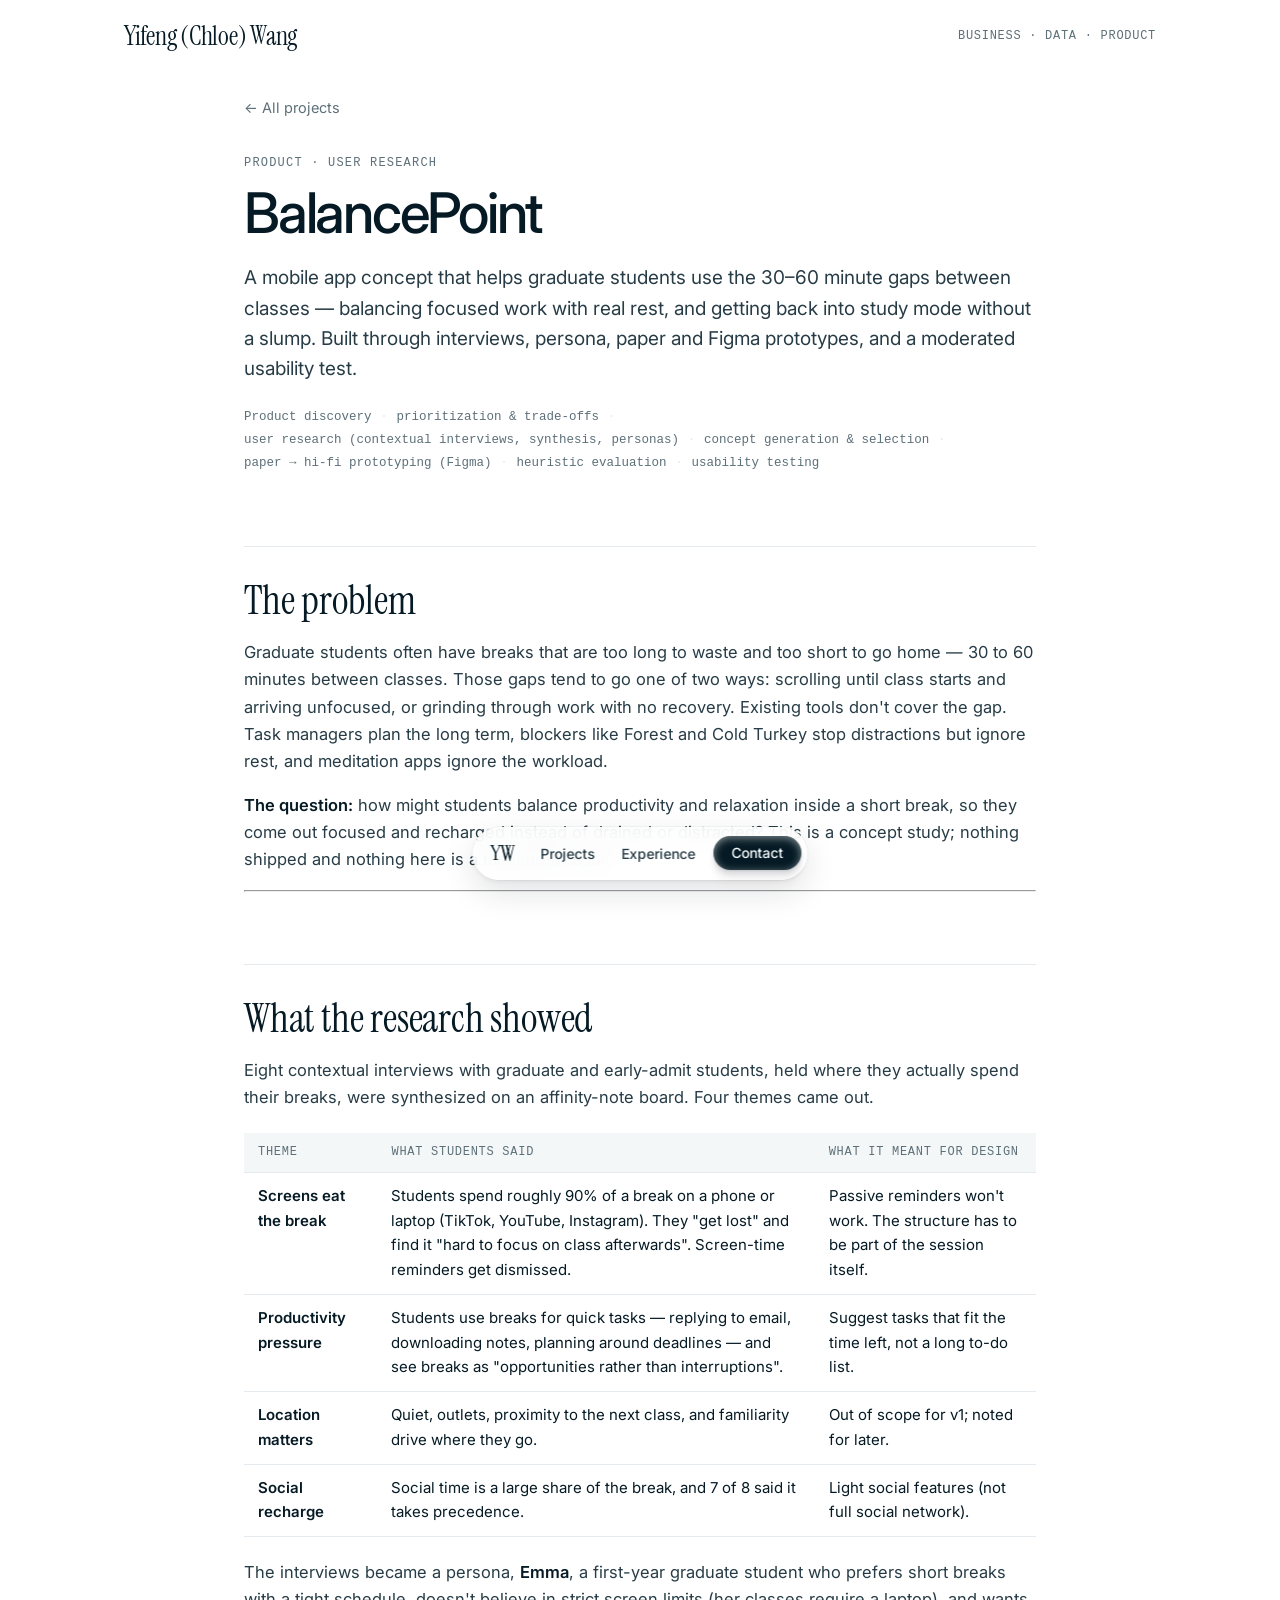
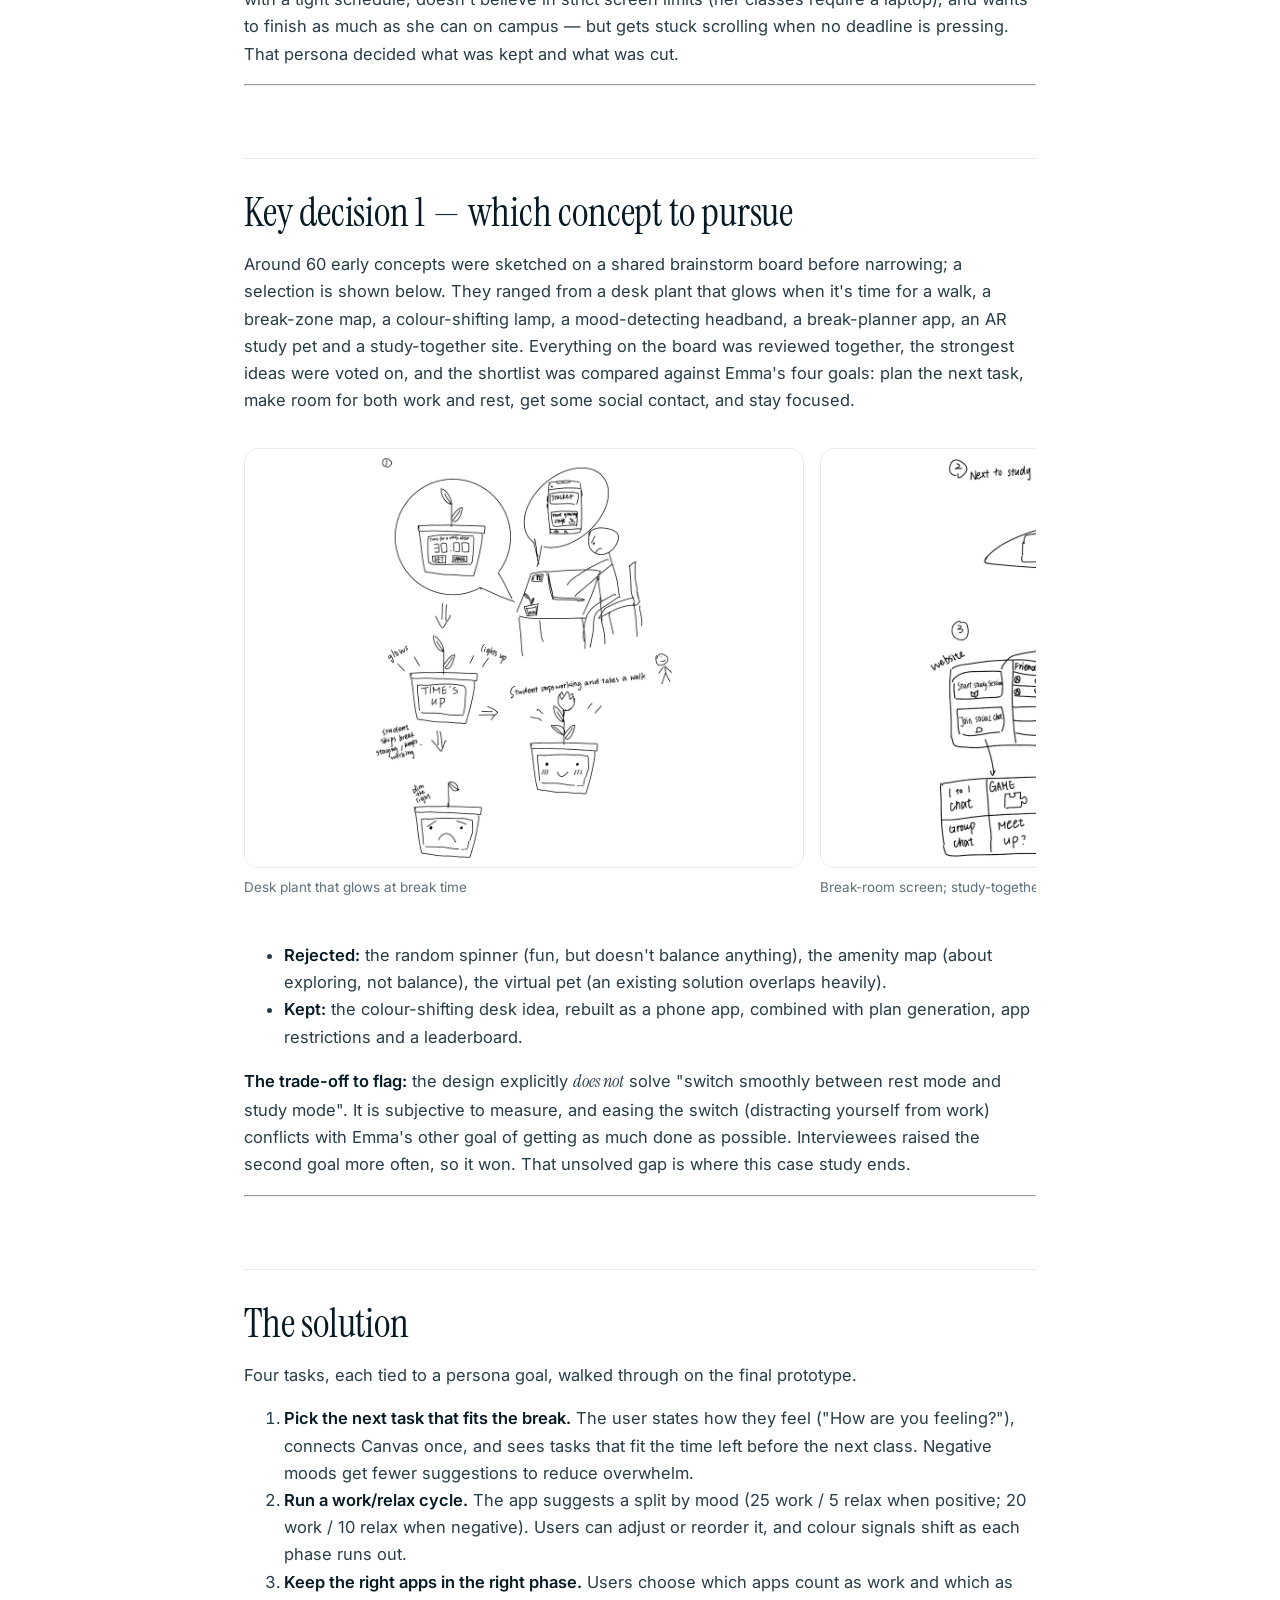
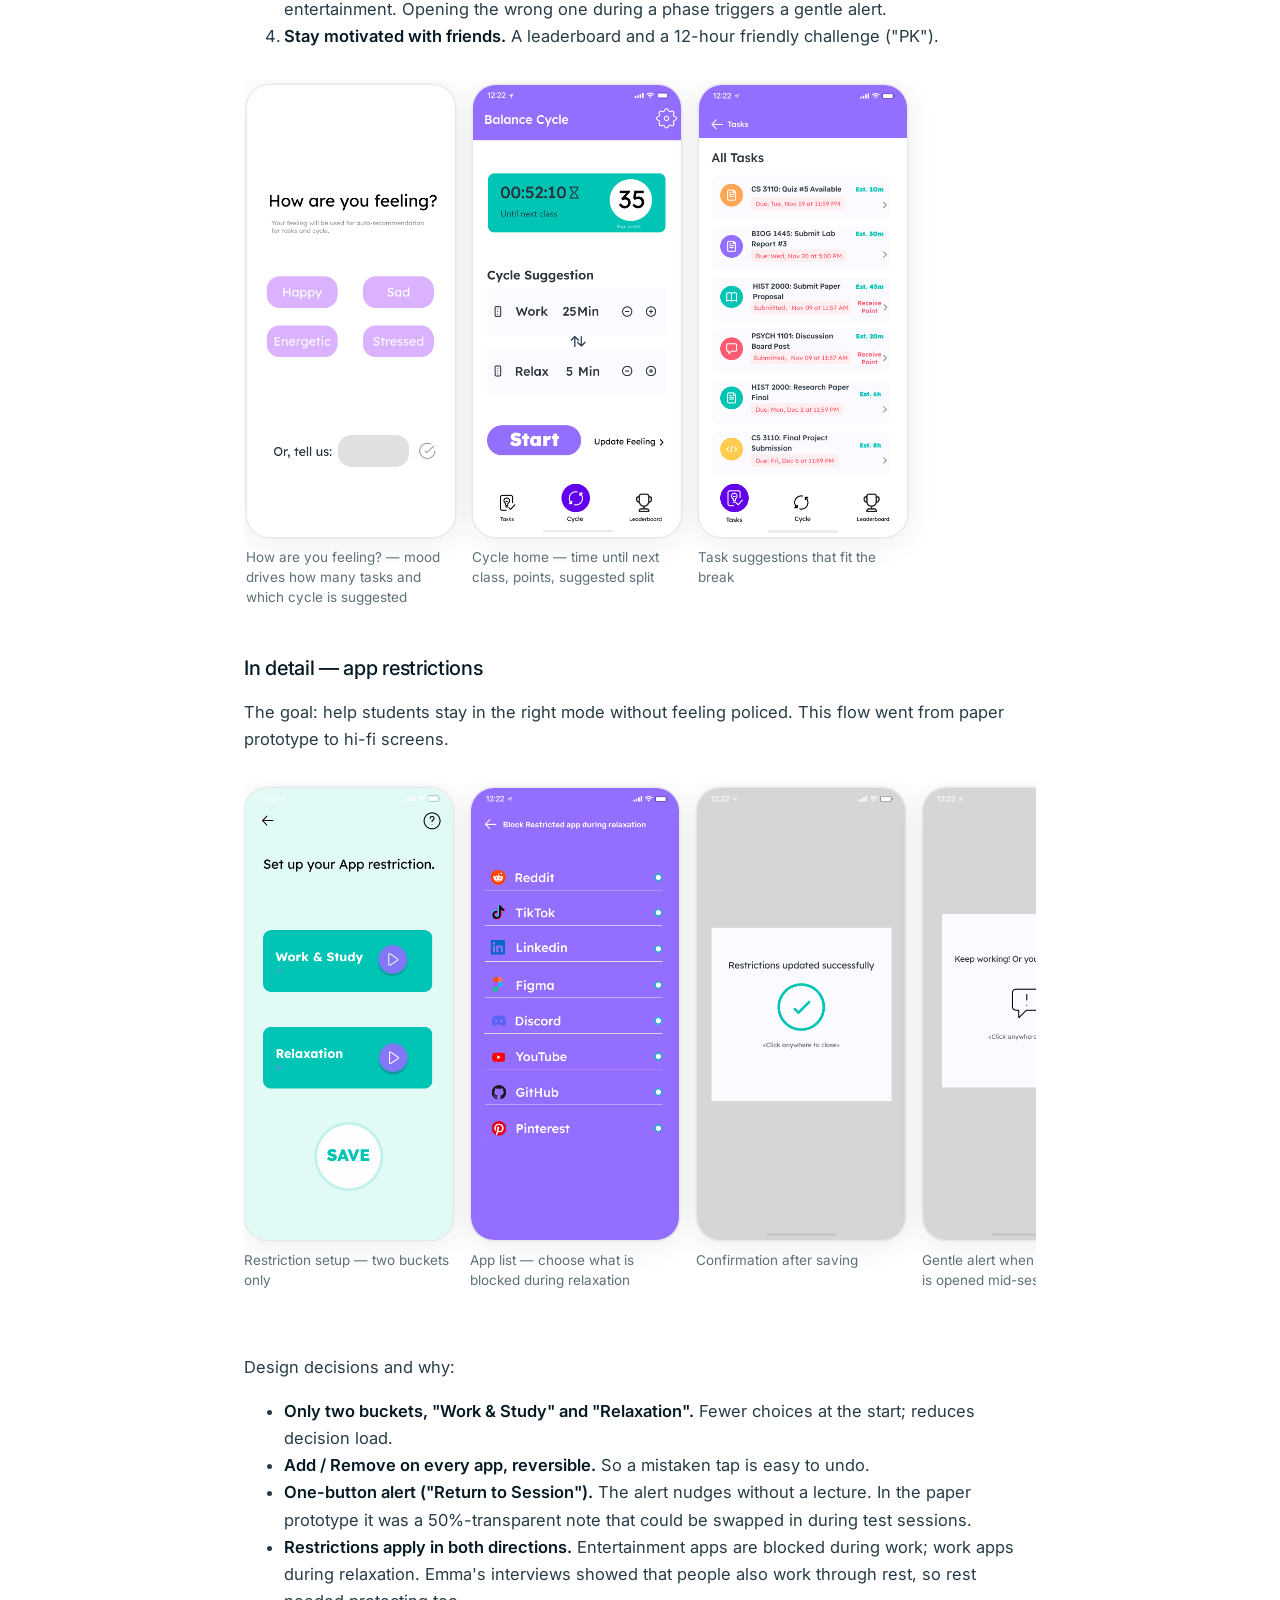
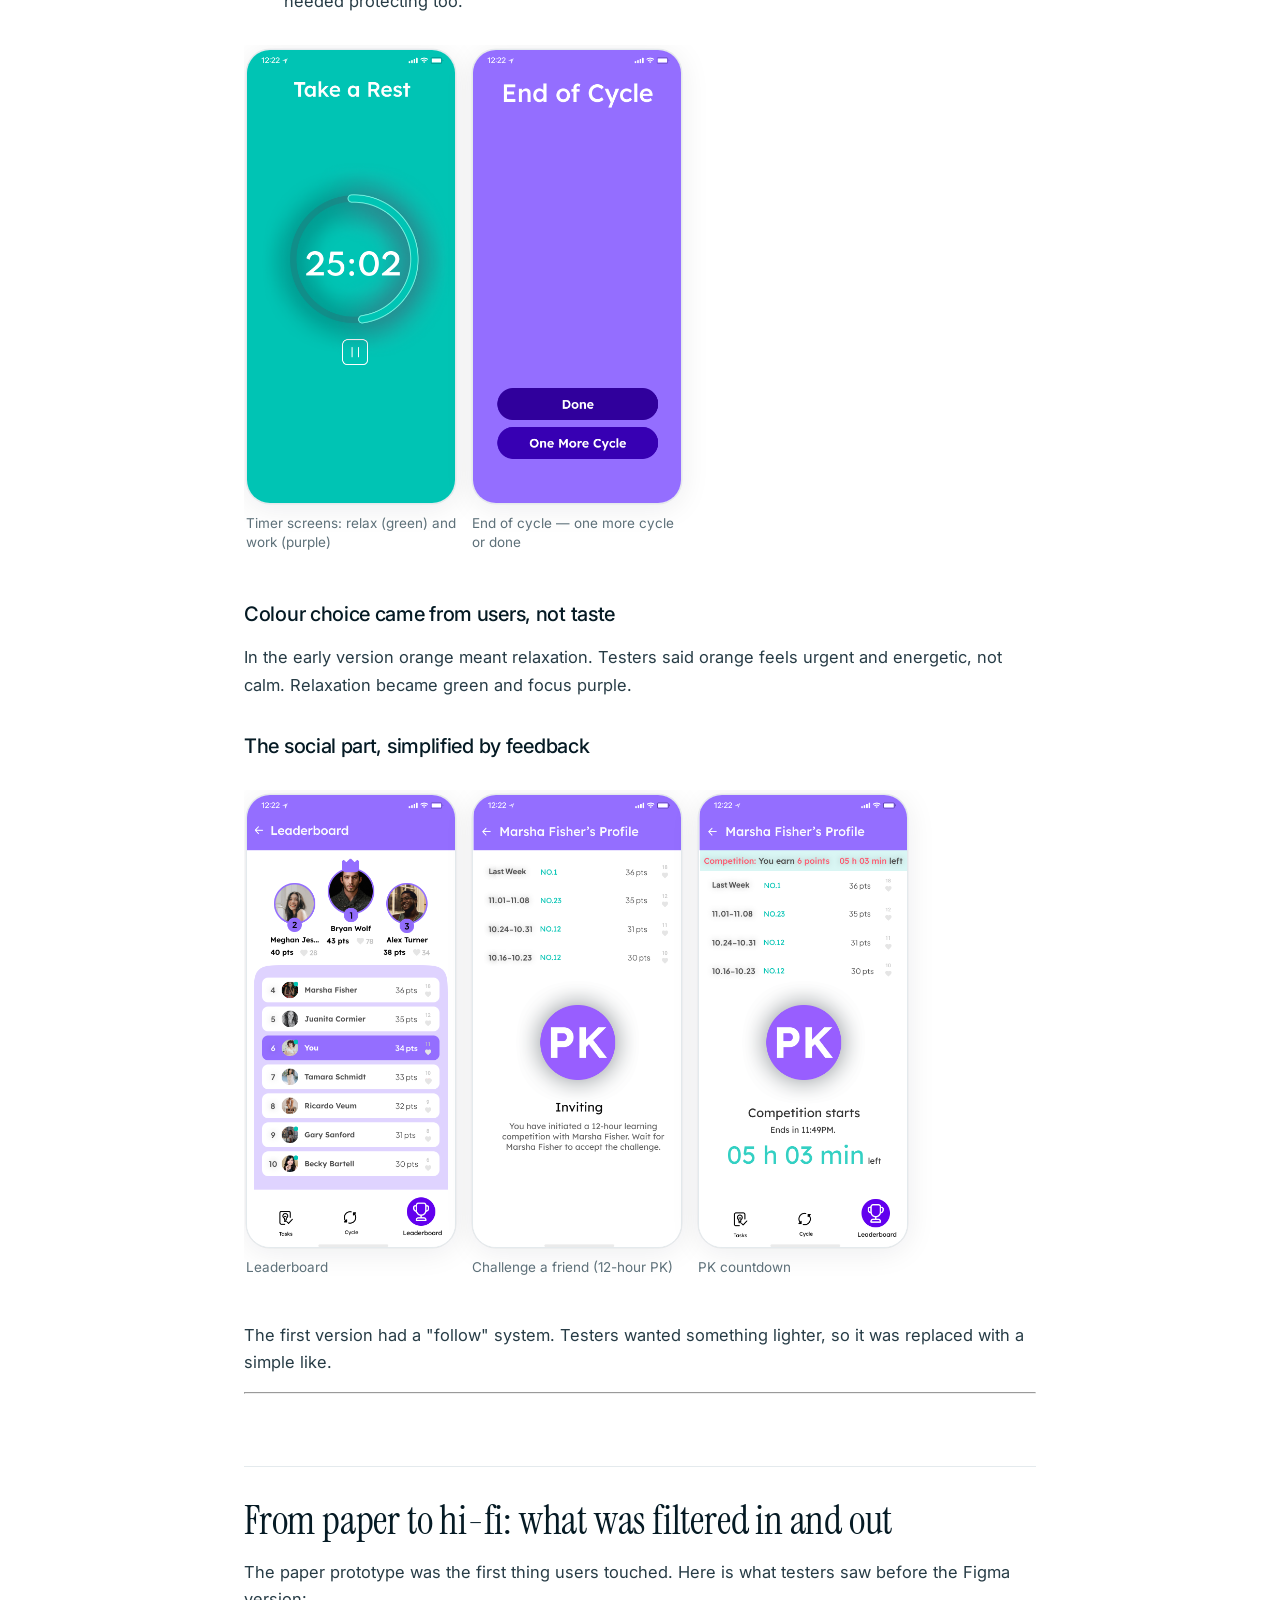
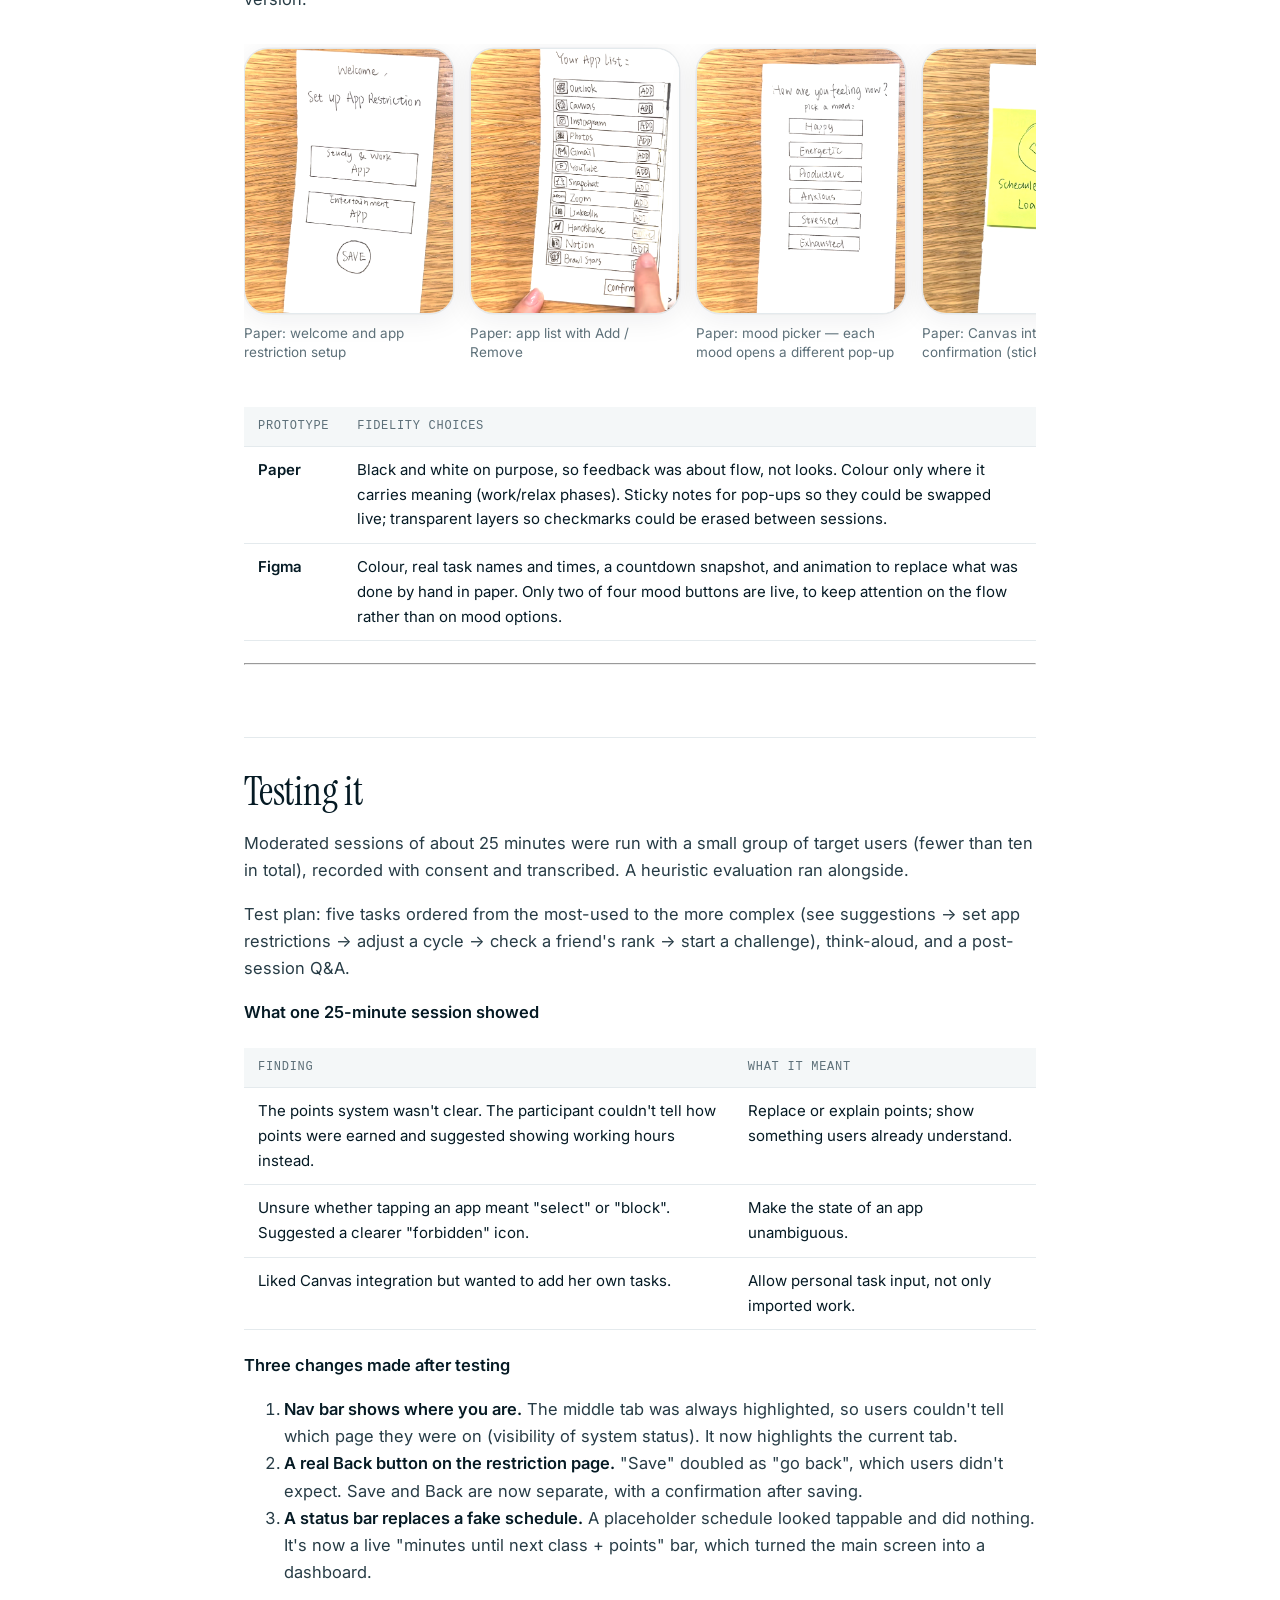
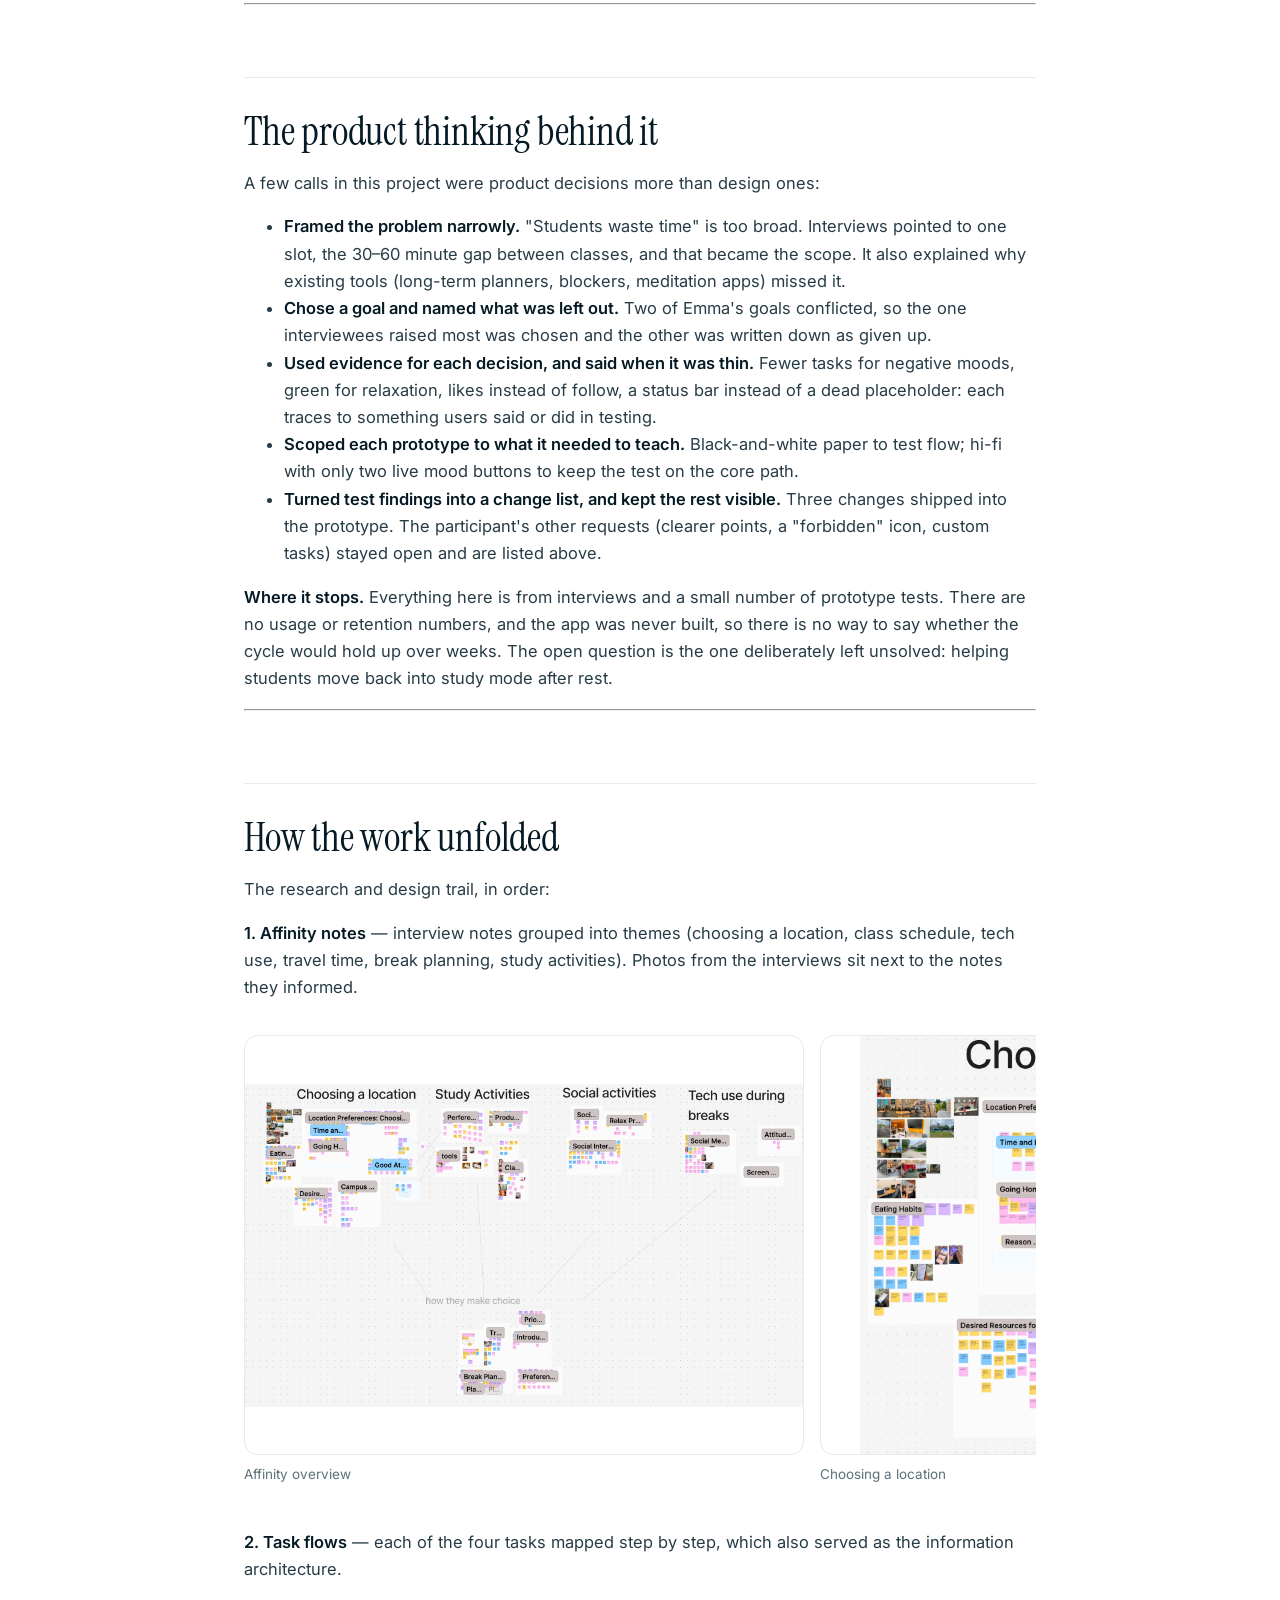
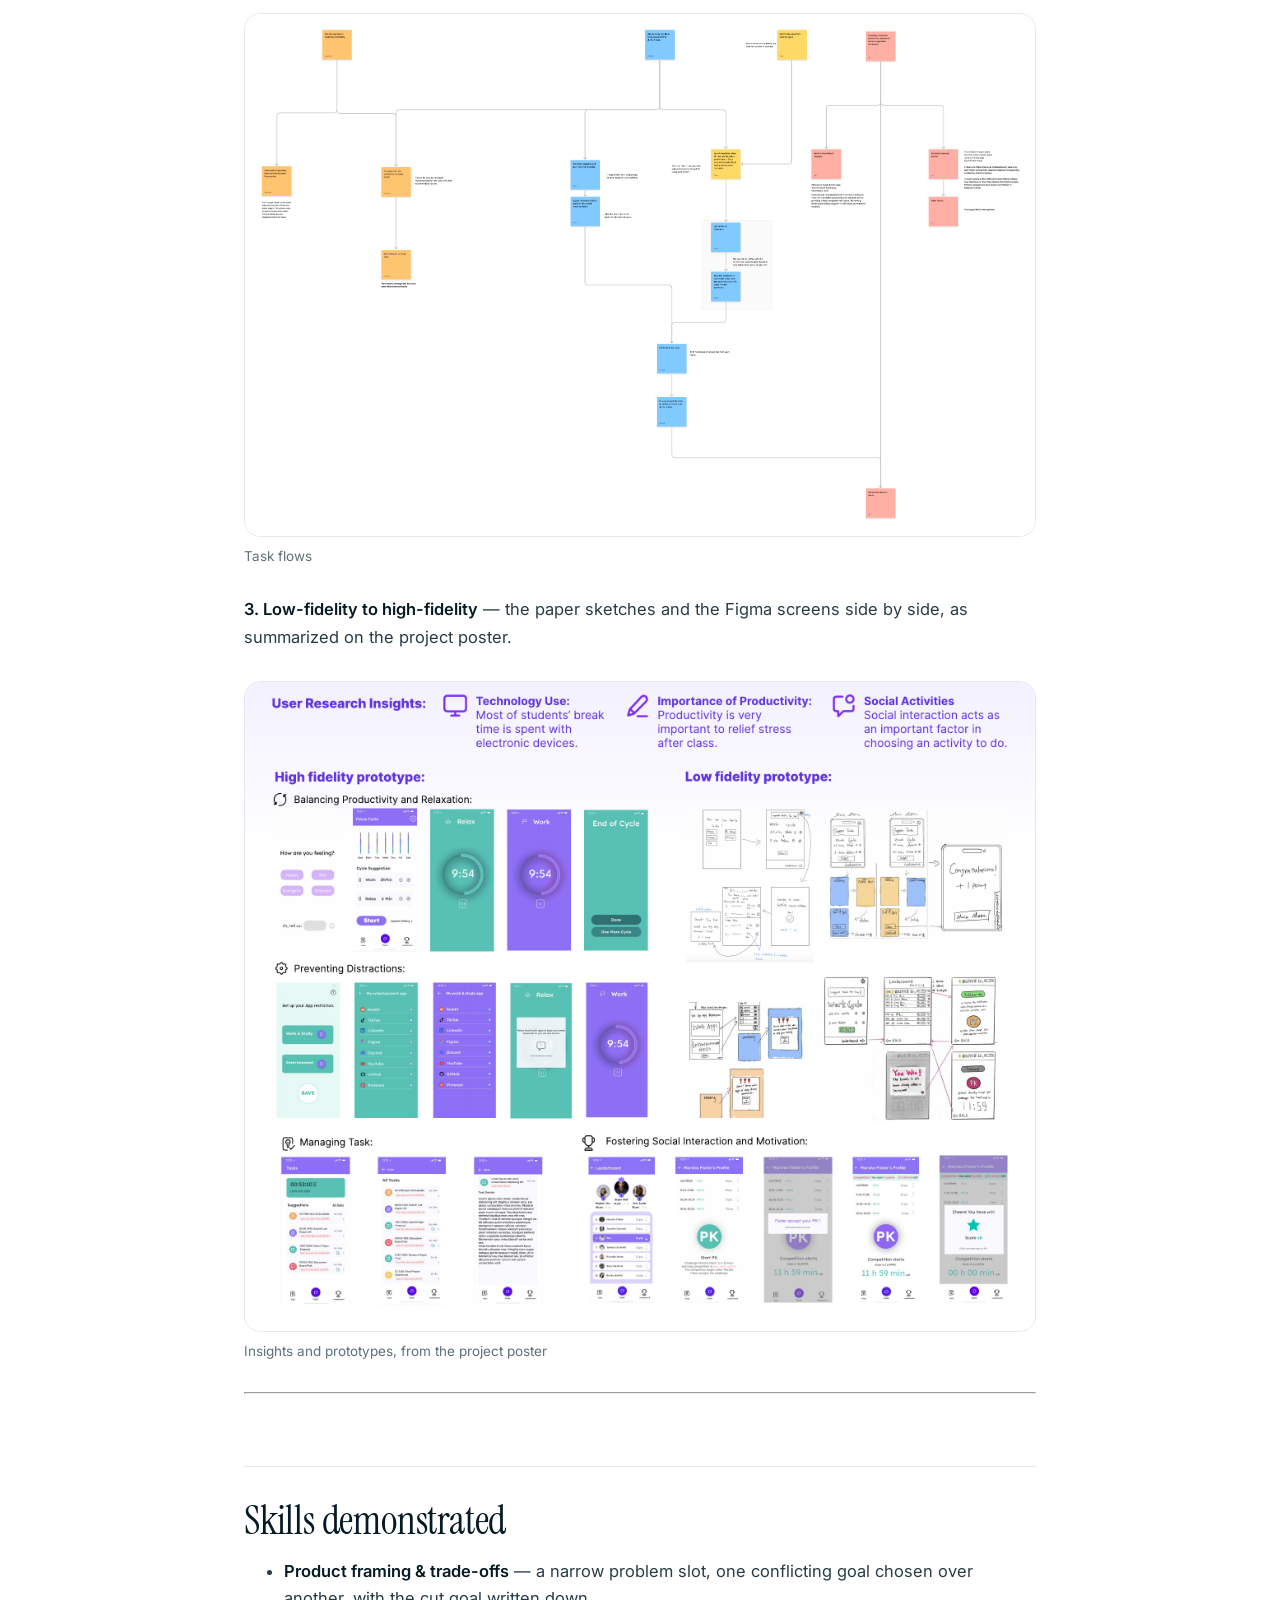
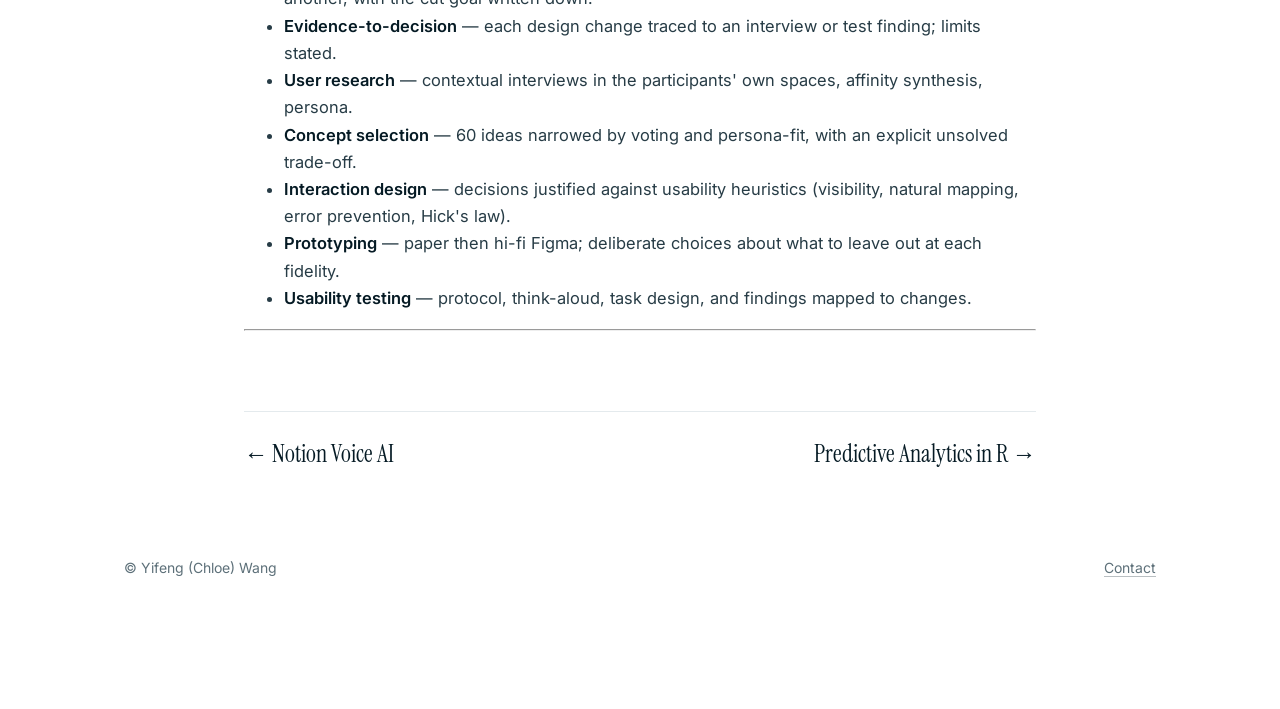
==== projects/balancepoint.html @ a1a8a7e7 "Portfolio site: editorial redesign, 8 case studies Co-Authored-By: Claude Sonnet 5.5 <noreply@anthro" ====
<!doctype html>
<html lang="en">
<head>
<meta charset="utf-8"><meta name="viewport" content="width=device-width, initial-scale=1">
<title>BalancePoint · Yifeng (Chloe) Wang</title>
<meta name="description" content="A mobile app concept that helps graduate students use the 30–60 minute gaps between classes — balancing focused work with real rest, and getting back into study mode without a slump. Built through int">
<link rel="preconnect" href="https://fonts.googleapis.com"><link rel="preconnect" href="https://fonts.gstatic.com" crossorigin>
<link rel="stylesheet" href="https://fonts.googleapis.com/css2?family=Inter:wght@400;500;600&family=Instrument+Serif:ital@0;1&display=swap">
<link rel="stylesheet" href="../css/style.css">
<script>document.documentElement.classList.add('js');setTimeout(function(){if(!window.__revealReady)document.documentElement.classList.add('reveal-fallback')},3000)</script>
</head>
<body>
<header class="site-header"><div class="wrap bar">
<a class="brand" href="../index.html">Yifeng (Chloe) Wang</a>
<span class="top-note">Business · Data · Product</span>
</div></header>
<main class="wrap article">
<p class="back"><a href="../index.html#projects">← All projects</a></p>
<p class="kicker reveal">Product · User research</p>
<h1 class="reveal" style="--d:.08s">BalancePoint</h1>
<div class="lead reveal" style="--d:.16s"><p>A mobile app concept that helps graduate students use the 30–60 minute gaps between classes — balancing focused work with real rest, and getting back into study mode without a slump. Built through interviews, persona, paper and Figma prototypes, and a moderated usability test.</p></div>
<ul class="chips reveal" style="--d:.24s"><li>Product discovery</li><li>prioritization &amp; trade-offs</li><li>user research (contextual interviews, synthesis, personas)</li><li>concept generation &amp; selection</li><li>paper → hi-fi prototyping (Figma)</li><li>heuristic evaluation</li><li>usability testing</li></ul>
<div class="prose">
<h2>The problem</h2>
<p>Graduate students often have breaks that are too long to waste and too short to go home — 30 to 60 minutes between classes. Those gaps tend to go one of two ways: scrolling until class starts and arriving unfocused, or grinding through work with no recovery. Existing tools don't cover the gap. Task managers plan the long term, blockers like Forest and Cold Turkey stop distractions but ignore rest, and meditation apps ignore the workload.</p>
<p><strong>The question:</strong> how might students balance productivity and relaxation inside a short break, so they come out focused and recharged instead of drained or distracted? This is a concept study; nothing shipped and nothing here is a measured result.</p>
<hr />
<h2>What the research showed</h2>
<p>Eight contextual interviews with graduate and early-admit students, held where they actually spend their breaks, were synthesized on an affinity-note board. Four themes came out.</p>
<div class="table-scroll"><table>
<thead>
<tr>
<th>Theme</th>
<th>What students said</th>
<th>What it meant for design</th>
</tr>
</thead>
<tbody>
<tr>
<td><strong>Screens eat the break</strong></td>
<td>Students spend roughly 90% of a break on a phone or laptop (TikTok, YouTube, Instagram). They "get lost" and find it "hard to focus on class afterwards". Screen-time reminders get dismissed.</td>
<td>Passive reminders won't work. The structure has to be part of the session itself.</td>
</tr>
<tr>
<td><strong>Productivity pressure</strong></td>
<td>Students use breaks for quick tasks — replying to email, downloading notes, planning around deadlines — and see breaks as "opportunities rather than interruptions".</td>
<td>Suggest tasks that fit the time left, not a long to-do list.</td>
</tr>
<tr>
<td><strong>Location matters</strong></td>
<td>Quiet, outlets, proximity to the next class, and familiarity drive where they go.</td>
<td>Out of scope for v1; noted for later.</td>
</tr>
<tr>
<td><strong>Social recharge</strong></td>
<td>Social time is a large share of the break, and 7 of 8 said it takes precedence.</td>
<td>Light social features (not full social network).</td>
</tr>
</tbody>
</table></div>
<p>The interviews became a persona, <strong>Emma</strong>, a first-year graduate student who prefers short breaks with a tight schedule, doesn't believe in strict screen limits (her classes require a laptop), and wants to finish as much as she can on campus — but gets stuck scrolling when no deadline is pressing. That persona decided what was kept and what was cut.</p>
<hr />
<h2>Key decision 1 — which concept to pursue</h2>
<p>Around 60 early concepts were sketched on a shared brainstorm board before narrowing; a selection is shown below. They ranged from a desk plant that glows when it's time for a walk, a break-zone map, a colour-shifting lamp, a mood-detecting headband, a break-planner app, an AR study pet and a study-together site. Everything on the board was reviewed together, the strongest ideas were voted on, and the shortlist was compared against Emma's four goals: plan the next task, make room for both work and rest, get some social contact, and stay focused.</p>
<div class="gallery" tabindex="0" aria-label="Scrollable image gallery"><figure><img loading="lazy" loading="lazy" src="../assets/info5355/sketches/sketch-01.png" alt="Desk plant that glows at break time" width="1200" height="900"><figcaption>Desk plant that glows at break time</figcaption></figure><figure><img loading="lazy" loading="lazy" src="../assets/info5355/sketches/sketch-02.png" alt="Break-room screen; study-together site" width="1200" height="900"><figcaption>Break-room screen; study-together site</figcaption></figure><figure><img loading="lazy" loading="lazy" src="../assets/info5355/sketches/sketch-03.png" alt="Dynamic wall; headphone modes; relax-activity extension" width="1200" height="900"><figcaption>Dynamic wall; headphone modes; relax-activity extension</figcaption></figure><figure><img loading="lazy" loading="lazy" src="../assets/info5355/sketches/sketch-04.png" alt="Break-planner app; task prioritization" width="1200" height="900"><figcaption>Break-planner app; task prioritization</figcaption></figure><figure><img loading="lazy" loading="lazy" src="../assets/info5355/sketches/sketch-05.png" alt="VR scenes; bathroom mirror" width="1200" height="900"><figcaption>VR scenes; bathroom mirror</figcaption></figure><figure><img loading="lazy" loading="lazy" src="../assets/info5355/sketches/sketch-06.png" alt="Smart desk; colour-shifting lamp" width="1200" height="900"><figcaption>Smart desk; colour-shifting lamp</figcaption></figure><figure><img loading="lazy" loading="lazy" src="../assets/info5355/sketches/sketch-07.png" alt="Reclining chair; mood-detection headband" width="1200" height="900"><figcaption>Reclining chair; mood-detection headband</figcaption></figure><figure><img loading="lazy" loading="lazy" src="../assets/info5355/sketches/sketch-08.png" alt="Campus map of break zones" width="1200" height="900"><figcaption>Campus map of break zones</figcaption></figure><figure><img loading="lazy" loading="lazy" src="../assets/info5355/sketches/sketch-09.png" alt="Power nap, focus session, playlist" width="1200" height="900"><figcaption>Power nap, focus session, playlist</figcaption></figure><figure><img loading="lazy" loading="lazy" src="../assets/info5355/sketches/sketch-10.png" alt="Meditation humidifier; AR study pet" width="1200" height="900"><figcaption>Meditation humidifier; AR study pet</figcaption></figure><figure><img loading="lazy" loading="lazy" src="../assets/info5355/sketches/sketch-11.png" alt="Social-mode study timer; sensor board" width="1200" height="900"><figcaption>Social-mode study timer; sensor board</figcaption></figure></div>
<ul>
<li><strong>Rejected:</strong> the random spinner (fun, but doesn't balance anything), the amenity map (about exploring, not balance), the virtual pet (an existing solution overlaps heavily).</li>
<li><strong>Kept:</strong> the colour-shifting desk idea, rebuilt as a phone app, combined with plan generation, app restrictions and a leaderboard.</li>
</ul>
<p><strong>The trade-off to flag:</strong> the design explicitly <em>does not</em> solve "switch smoothly between rest mode and study mode". It is subjective to measure, and easing the switch (distracting yourself from work) conflicts with Emma's other goal of getting as much done as possible. Interviewees raised the second goal more often, so it won. That unsolved gap is where this case study ends.</p>
<hr />
<h2>The solution</h2>
<p>Four tasks, each tied to a persona goal, walked through on the final prototype.</p>
<ol>
<li><strong>Pick the next task that fits the break.</strong> The user states how they feel ("How are you feeling?"), connects Canvas once, and sees tasks that fit the time left before the next class. Negative moods get fewer suggestions to reduce overwhelm.</li>
<li><strong>Run a work/relax cycle.</strong> The app suggests a split by mood (25 work / 5 relax when positive; 20 work / 10 relax when negative). Users can adjust or reorder it, and colour signals shift as each phase runs out.</li>
<li><strong>Keep the right apps in the right phase.</strong> Users choose which apps count as work and which as entertainment. Opening the wrong one during a phase triggers a gentle alert.</li>
<li><strong>Stay motivated with friends.</strong> A leaderboard and a 12-hour friendly challenge ("PK").</li>
</ol>
<div class="gallery phones" tabindex="0" aria-label="Scrollable image gallery"><figure><img loading="lazy" loading="lazy" src="../assets/info5355/figma/01-feeling.png" alt="How are you feeling? — mood drives how many tasks and which cycle is suggested" width="804" height="1748"><figcaption>How are you feeling? — mood drives how many tasks and which cycle is suggested</figcaption></figure><figure><img loading="lazy" loading="lazy" src="../assets/info5355/figma/03-cycle-home-happy.png" alt="Cycle home — time until next class, points, suggested split" width="804" height="1748"><figcaption>Cycle home — time until next class, points, suggested split</figcaption></figure><figure><img loading="lazy" loading="lazy" src="../assets/info5355/figma/06-tasks-all.png" alt="Task suggestions that fit the break" width="804" height="1748"><figcaption>Task suggestions that fit the break</figcaption></figure></div>
<h3>In detail — app restrictions</h3>
<p>The goal: help students stay in the right mode without feeling policed. This flow went from paper prototype to hi-fi screens.</p>
<div class="gallery phones" tabindex="0" aria-label="Scrollable image gallery"><figure><img loading="lazy" loading="lazy" src="../assets/info5355/figma/08-restriction-setup.png" alt="Restriction setup — two buckets only" width="804" height="1748"><figcaption>Restriction setup — two buckets only</figcaption></figure><figure><img loading="lazy" loading="lazy" src="../assets/info5355/figma/09-app-list-block-during-relax.png" alt="App list — choose what is blocked during relaxation" width="804" height="1748"><figcaption>App list — choose what is blocked during relaxation</figcaption></figure><figure><img loading="lazy" loading="lazy" src="../assets/info5355/figma/11-restriction-saved.png" alt="Confirmation after saving" width="804" height="1748"><figcaption>Confirmation after saving</figcaption></figure><figure><img loading="lazy" loading="lazy" src="../assets/info5355/figma/14-alert-work.png" alt="Gentle alert when a blocked app is opened mid-session" width="804" height="1748"><figcaption>Gentle alert when a blocked app is opened mid-session</figcaption></figure><figure><img loading="lazy" loading="lazy" src="../assets/info5355/figma/15-alert-relax.png" alt="The same rule applies the other way — work apps during a break" width="804" height="1748"><figcaption>The same rule applies the other way — work apps during a break</figcaption></figure></div>
<p>Design decisions and why:</p>
<ul>
<li><strong>Only two buckets, "Work &amp; Study" and "Relaxation".</strong> Fewer choices at the start; reduces decision load.</li>
<li><strong>Add / Remove on every app, reversible.</strong> So a mistaken tap is easy to undo.</li>
<li><strong>One-button alert ("Return to Session").</strong> The alert nudges without a lecture. In the paper prototype it was a 50%-transparent note that could be swapped in during test sessions.</li>
<li><strong>Restrictions apply in both directions.</strong> Entertainment apps are blocked during work; work apps during relaxation. Emma's interviews showed that people also work through rest, so rest needed protecting too.</li>
</ul>
<div class="gallery phones" tabindex="0" aria-label="Scrollable image gallery"><figure><img loading="lazy" loading="lazy" src="../assets/info5355/figma/12-relax-timer.png" alt="Timer screens: relax (green) and work (purple)" width="804" height="1748"><figcaption>Timer screens: relax (green) and work (purple)</figcaption></figure><figure><img loading="lazy" loading="lazy" src="../assets/info5355/figma/16-end-of-cycle.png" alt="End of cycle — one more cycle or done" width="804" height="1748"><figcaption>End of cycle — one more cycle or done</figcaption></figure></div>
<h3>Colour choice came from users, not taste</h3>
<p>In the early version orange meant relaxation. Testers said orange feels urgent and energetic, not calm. Relaxation became green and focus purple.</p>
<h3>The social part, simplified by feedback</h3>
<div class="gallery phones" tabindex="0" aria-label="Scrollable image gallery"><figure><img loading="lazy" loading="lazy" src="../assets/info5355/figma/PROFILE.png" alt="Leaderboard" width="804" height="1748"><figcaption>Leaderboard</figcaption></figure><figure><img loading="lazy" loading="lazy" src="../assets/info5355/figma/PK.png" alt="Challenge a friend (12-hour PK)" width="804" height="1748"><figcaption>Challenge a friend (12-hour PK)</figcaption></figure><figure><img loading="lazy" loading="lazy" src="../assets/info5355/figma/PK---02.png" alt="PK countdown" width="804" height="1748"><figcaption>PK countdown</figcaption></figure></div>
<p>The first version had a "follow" system. Testers wanted something lighter, so it was replaced with a simple like.</p>
<hr />
<h2>From paper to hi-fi: what was filtered in and out</h2>
<p>The paper prototype was the first thing users touched. Here is what testers saw before the Figma version:</p>
<div class="gallery phones" tabindex="0" aria-label="Scrollable image gallery"><figure><img loading="lazy" loading="lazy" src="../assets/info5355/paper/01-restriction-setup.png" alt="Paper: welcome and app restriction setup" width="640" height="813"><figcaption>Paper: welcome and app restriction setup</figcaption></figure><figure><img loading="lazy" loading="lazy" src="../assets/info5355/paper/02-app-list.png" alt="Paper: app list with Add / Remove" width="640" height="813"><figcaption>Paper: app list with Add / Remove</figcaption></figure><figure><img loading="lazy" loading="lazy" src="../assets/info5355/paper/03-mood.png" alt="Paper: mood picker — each mood opens a different pop-up" width="640" height="813"><figcaption>Paper: mood picker — each mood opens a different pop-up</figcaption></figure><figure><img loading="lazy" loading="lazy" src="../assets/info5355/paper/05-canvas-loaded.png" alt="Paper: Canvas integration confirmation (sticky note)" width="640" height="813"><figcaption>Paper: Canvas integration confirmation (sticky note)</figcaption></figure><figure><img loading="lazy" loading="lazy" src="../assets/info5355/paper/06-task-suggestions.png" alt="Paper: task suggestions — short vs. longer tasks" width="640" height="813"><figcaption>Paper: task suggestions — short vs. longer tasks</figcaption></figure><figure><img loading="lazy" loading="lazy" src="../assets/info5355/paper/07-work-cycle.png" alt="Paper: work cycle with adjustable durations" width="640" height="813"><figcaption>Paper: work cycle with adjustable durations</figcaption></figure><figure><img loading="lazy" loading="lazy" src="../assets/info5355/paper/08-colour-shift.png" alt="Paper: colour shift simulated by sliding a pink sheet" width="640" height="813"><figcaption>Paper: colour shift simulated by sliding a pink sheet</figcaption></figure><figure><img loading="lazy" loading="lazy" src="../assets/info5355/paper/09-end-of-cycle.png" alt="Paper: end of cycle — Done or Need more" width="640" height="813"><figcaption>Paper: end of cycle — Done or Need more</figcaption></figure></div>
<div class="table-scroll"><table>
<thead>
<tr>
<th>Prototype</th>
<th>Fidelity choices</th>
</tr>
</thead>
<tbody>
<tr>
<td><strong>Paper</strong></td>
<td>Black and white on purpose, so feedback was about flow, not looks. Colour only where it carries meaning (work/relax phases). Sticky notes for pop-ups so they could be swapped live; transparent layers so checkmarks could be erased between sessions.</td>
</tr>
<tr>
<td><strong>Figma</strong></td>
<td>Colour, real task names and times, a countdown snapshot, and animation to replace what was done by hand in paper. Only two of four mood buttons are live, to keep attention on the flow rather than on mood options.</td>
</tr>
</tbody>
</table></div>
<hr />
<h2>Testing it</h2>
<p>Moderated sessions of about 25 minutes were run with a small group of target users (fewer than ten in total), recorded with consent and transcribed. A heuristic evaluation ran alongside.</p>
<p>Test plan: five tasks ordered from the most-used to the more complex (see suggestions → set app restrictions → adjust a cycle → check a friend's rank → start a challenge), think-aloud, and a post-session Q&amp;A.</p>
<p><strong>What one 25-minute session showed</strong></p>
<div class="table-scroll"><table>
<thead>
<tr>
<th>Finding</th>
<th>What it meant</th>
</tr>
</thead>
<tbody>
<tr>
<td>The points system wasn't clear. The participant couldn't tell how points were earned and suggested showing working hours instead.</td>
<td>Replace or explain points; show something users already understand.</td>
</tr>
<tr>
<td>Unsure whether tapping an app meant "select" or "block". Suggested a clearer "forbidden" icon.</td>
<td>Make the state of an app unambiguous.</td>
</tr>
<tr>
<td>Liked Canvas integration but wanted to add her own tasks.</td>
<td>Allow personal task input, not only imported work.</td>
</tr>
</tbody>
</table></div>
<p><strong>Three changes made after testing</strong></p>
<ol>
<li><strong>Nav bar shows where you are.</strong> The middle tab was always highlighted, so users couldn't tell which page they were on (visibility of system status). It now highlights the current tab.</li>
<li><strong>A real Back button on the restriction page.</strong> "Save" doubled as "go back", which users didn't expect. Save and Back are now separate, with a confirmation after saving.</li>
<li><strong>A status bar replaces a fake schedule.</strong> A placeholder schedule looked tappable and did nothing. It's now a live "minutes until next class + points" bar, which turned the main screen into a dashboard.</li>
</ol>
<hr />
<h2>The product thinking behind it</h2>
<p>A few calls in this project were product decisions more than design ones:</p>
<ul>
<li><strong>Framed the problem narrowly.</strong> "Students waste time" is too broad. Interviews pointed to one slot, the 30–60 minute gap between classes, and that became the scope. It also explained why existing tools (long-term planners, blockers, meditation apps) missed it.</li>
<li><strong>Chose a goal and named what was left out.</strong> Two of Emma's goals conflicted, so the one interviewees raised most was chosen and the other was written down as given up.</li>
<li><strong>Used evidence for each decision, and said when it was thin.</strong> Fewer tasks for negative moods, green for relaxation, likes instead of follow, a status bar instead of a dead placeholder: each traces to something users said or did in testing.</li>
<li><strong>Scoped each prototype to what it needed to teach.</strong> Black-and-white paper to test flow; hi-fi with only two live mood buttons to keep the test on the core path.</li>
<li><strong>Turned test findings into a change list, and kept the rest visible.</strong> Three changes shipped into the prototype. The participant's other requests (clearer points, a "forbidden" icon, custom tasks) stayed open and are listed above.</li>
</ul>
<p><strong>Where it stops.</strong> Everything here is from interviews and a small number of prototype tests. There are no usage or retention numbers, and the app was never built, so there is no way to say whether the cycle would hold up over weeks. The open question is the one deliberately left unsolved: helping students move back into study mode after rest.</p>
<hr />
<h2>How the work unfolded</h2>
<p>The research and design trail, in order:</p>
<p><strong>1. Affinity notes</strong> — interview notes grouped into themes (choosing a location, class schedule, tech use, travel time, break planning, study activities). Photos from the interviews sit next to the notes they informed.</p>
<div class="gallery" tabindex="0" aria-label="Scrollable image gallery"><figure><img loading="lazy" loading="lazy" src="../assets/info5355/process/notes-01-affinity-overview.png" alt="Affinity overview" width="1854" height="1072"><figcaption>Affinity overview</figcaption></figure><figure><img loading="lazy" loading="lazy" src="../assets/info5355/process/notes-02-choosing-a-location.png" alt="Choosing a location" width="1432" height="1248"><figcaption>Choosing a location</figcaption></figure><figure><img loading="lazy" loading="lazy" src="../assets/info5355/process/notes-03-class-schedule.png" alt="Class schedule" width="994" height="1262"><figcaption>Class schedule</figcaption></figure><figure><img loading="lazy" loading="lazy" src="../assets/info5355/process/notes-04-study-tools.png" alt="Study tools" width="1932" height="986"><figcaption>Study tools</figcaption></figure><figure><img loading="lazy" loading="lazy" src="../assets/info5355/process/notes-05-tech-use.png" alt="Tech use during breaks" width="1496" height="1232"><figcaption>Tech use during breaks</figcaption></figure><figure><img loading="lazy" loading="lazy" src="../assets/info5355/process/notes-06-travel-and-transport.png" alt="Travel and transportation" width="756" height="1230"><figcaption>Travel and transportation</figcaption></figure><figure><img loading="lazy" loading="lazy" src="../assets/info5355/process/notes-07-break-planning.png" alt="Break-planning considerations" width="1548" height="1202"><figcaption>Break-planning considerations</figcaption></figure><figure><img loading="lazy" loading="lazy" src="../assets/info5355/process/notes-08-study-activities.png" alt="Study activities" width="1300" height="1276"><figcaption>Study activities</figcaption></figure></div>
<p><strong>2. Task flows</strong> — each of the four tasks mapped step by step, which also served as the information architecture.</p>
<div class="figwrap"><figure><img loading="lazy" loading="lazy" src="../assets/info5355/process/ia-task-flow.png" alt="Task flows" width="2139" height="1412"><figcaption>Task flows</figcaption></figure></div>
<p><strong>3. Low-fidelity to high-fidelity</strong> — the paper sketches and the Figma screens side by side, as summarized on the project poster.</p>
<div class="figwrap"><figure><img loading="lazy" loading="lazy" src="../assets/info5355/process/poster-insights-and-prototypes.png" alt="Insights and prototypes, from the project poster" width="1920" height="1578"><figcaption>Insights and prototypes, from the project poster</figcaption></figure></div>
<hr />
<h2>Skills demonstrated</h2>
<ul>
<li><strong>Product framing &amp; trade-offs</strong> — a narrow problem slot, one conflicting goal chosen over another, with the cut goal written down.</li>
<li><strong>Evidence-to-decision</strong> — each design change traced to an interview or test finding; limits stated.</li>
<li><strong>User research</strong> — contextual interviews in the participants' own spaces, affinity synthesis, persona.</li>
<li><strong>Concept selection</strong> — 60 ideas narrowed by voting and persona-fit, with an explicit unsolved trade-off.</li>
<li><strong>Interaction design</strong> — decisions justified against usability heuristics (visibility, natural mapping, error prevention, Hick's law).</li>
<li><strong>Prototyping</strong> — paper then hi-fi Figma; deliberate choices about what to leave out at each fidelity.</li>
<li><strong>Usability testing</strong> — protocol, think-aloud, task design, and findings mapped to changes.</li>
</ul>
<hr />
</div>
<nav class="pager"><a href="notion-voice-ai.html">← Notion Voice AI</a><a href="pta-r-analytics.html">Predictive Analytics in R →</a></nav>
</main>
<footer class="site-footer"><div class="wrap"><span>© Yifeng (Chloe) Wang</span><a href="../index.html#contact">Contact</a></div></footer>
<nav class="dock" aria-label="Sections">
<a class="mark" href="../index.html" aria-label="Home">YW</a>
<a href="../index.html#projects">Projects</a>
<a class="hide-sm" href="../index.html#experience">Experience</a>
<a class="btn primary small" href="../index.html#contact">Contact</a>
</nav>
<script src="../js/main.js" defer></script>
</body>
</html>
---- css/style.css ----
/* Quiet editorial: ink on white, serif-italic accents, restrained motion. */
:root{
  --bg:#ffffff; --ink:#051a24; --ink-2:#273c46; --muted:#5d7079; --line:#e4eaed; --tint:#f4f7f8;
  --btn-bg:#051a24; --btn-ink:#f6fcff;
  --shadow-primary:0 1px 2px 0 rgba(5,26,36,.1),0 4px 4px 0 rgba(5,26,36,.09),0 9px 6px 0 rgba(5,26,36,.05),0 17px 7px 0 rgba(5,26,36,.01),0 26px 7px 0 rgba(5,26,36,0),inset 0 2px 8px 0 rgba(255,255,255,.5);
  --shadow-soft:0 0 0 .5px rgba(5,26,36,.06),0 4px 30px rgba(5,26,36,.08);
  --shadow-photo:0 1px 2px rgba(5,26,36,.06),0 24px 60px rgba(5,26,36,.14);
  --serif:"Instrument Serif","Iowan Old Style",Georgia,"Times New Roman",serif;
  --sans:"Inter",-apple-system,BlinkMacSystemFont,"Segoe UI",Roboto,Helvetica,Arial,sans-serif;
  --mono:ui-monospace,"SF Mono","JetBrains Mono",Menlo,Consolas,monospace;
  --ease:cubic-bezier(.2,.7,.2,1);
}
@media (prefers-color-scheme:dark){
  :root{--bg:#061018; --ink:#eef6f9; --ink-2:#c3d2d8; --muted:#8fa4ad; --line:#1b2c35; --tint:#0c1a22;
    --btn-bg:#eef6f9; --btn-ink:#051a24;
    --shadow-primary:0 1px 2px rgba(0,0,0,.4),0 6px 18px rgba(0,0,0,.35);
    --shadow-soft:0 0 0 .5px rgba(255,255,255,.08),0 4px 30px rgba(0,0,0,.4);
    --shadow-photo:0 1px 2px rgba(0,0,0,.4),0 24px 60px rgba(0,0,0,.5);}
}
*{box-sizing:border-box}
html{scroll-behavior:smooth;scroll-padding-top:24px}
body{margin:0;background:var(--bg);color:var(--ink);font:400 16.5px/1.65 var(--sans);
  -webkit-font-smoothing:antialiased;text-rendering:optimizeLegibility}
a{color:var(--ink);text-decoration:underline;text-decoration-color:color-mix(in srgb,var(--ink) 28%,transparent);
  text-underline-offset:3px;transition:opacity .2s,text-decoration-color .2s}
a:hover{text-decoration-color:currentColor}
img{max-width:100%;height:auto;display:block}
em{font-family:var(--serif);font-style:italic;font-weight:400;font-size:1.08em;letter-spacing:0}
:focus-visible{outline:2px solid var(--ink);outline-offset:3px;border-radius:6px}
.wrap{max-width:1080px;margin:0 auto;padding:0 24px}

/* top bar (static, quiet) */
.site-header .bar{display:flex;align-items:center;justify-content:space-between;height:72px;gap:16px}
.brand{font:400 26px/1 var(--serif);letter-spacing:-.01em;text-decoration:none}
.brand:hover{opacity:.7}
.top-note{font:12px/1 var(--mono);letter-spacing:.06em;color:var(--muted);text-transform:uppercase}
@media(max-width:560px){.top-note{display:none}}

/* eyebrow + kicker labels */
.eyebrow,.kicker{font:12px/1.2 var(--mono);letter-spacing:.1em;text-transform:uppercase;color:var(--muted);margin:0 0 14px}

/* buttons */
.btn{display:inline-flex;align-items:center;gap:8px;padding:12px 24px;border-radius:999px;border:0;font:500 15px/1 var(--sans);
  color:var(--ink);background:var(--bg);box-shadow:var(--shadow-soft);text-decoration:none;
  transition:transform .25s var(--ease),box-shadow .25s,opacity .2s}
.btn:hover{transform:translateY(-1px);opacity:.92;text-decoration:none}
.btn.primary{background:var(--btn-bg);color:var(--btn-ink);box-shadow:var(--shadow-primary)}
.btn.small{padding:10px 18px;font-size:14px}
.btn .avatar{width:32px;height:32px;margin:-8px 2px -8px -14px;border-radius:50%;object-fit:cover;object-position:50% 18%}
.btn.has-avatar{padding-left:20px}

/* hero */
.hero{padding:40px 24px 56px;display:grid;grid-template-columns:minmax(0,1.2fr) minmax(0,.8fr);gap:64px;align-items:center}
.hero h1{font:500 clamp(36px,5.6vw,60px)/1.06 var(--sans);letter-spacing:-.04em;margin:0 0 22px;max-width:17ch;text-wrap:balance}
.hero h1 em{font-weight:400}
.hero p.sub{font-size:clamp(17px,1.9vw,19px);color:var(--ink-2);max-width:56ch;margin:0 0 30px}
.cta{display:flex;flex-wrap:wrap;gap:12px}
.facts{display:grid;gap:6px;margin-top:40px;padding-top:22px;border-top:1px solid var(--line);color:var(--muted);font-size:14.5px;max-width:56ch}
.facts b{color:var(--ink);font-weight:500}
.hero-photo{margin:0;border-radius:28px;overflow:hidden;box-shadow:var(--shadow-photo);aspect-ratio:4/5;background:var(--tint)}
.hero-photo img{width:100%;height:100%;object-fit:cover;object-position:50% 30%;transform:scale(1.08);will-change:transform}
@media(max-width:860px){
  .hero{grid-template-columns:1fr;gap:36px;padding-top:12px}
  .hero-photo{order:-1;max-width:320px;aspect-ratio:1/1;border-radius:24px}
  .hero-photo img{object-position:50% 22%}
}

/* skill marquee */
.marquee{overflow:hidden;border-block:1px solid var(--line);padding:22px 0;
  -webkit-mask-image:linear-gradient(90deg,transparent,#000 8%,#000 92%,transparent);
  mask-image:linear-gradient(90deg,transparent,#000 8%,#000 92%,transparent)}
.marquee .track{display:flex;width:max-content;animation:marquee 70s linear infinite}
.marquee:hover .track{animation-play-state:paused}
.marquee ul{display:flex;gap:44px;margin:0;padding:0 44px 0 0;list-style:none;white-space:nowrap}
.marquee li{font:italic 400 clamp(26px,3.4vw,38px)/1 var(--serif);color:var(--ink-2);display:flex;align-items:center;gap:44px}
.marquee li::after{content:"";width:6px;height:6px;border-radius:50%;background:var(--line);flex:none}
@keyframes marquee{to{transform:translateX(-50%)}}

/* sections */
section{padding:88px 0 8px}
section h2{font:500 clamp(32px,4.6vw,46px)/1.05 var(--sans);letter-spacing:-.035em;margin:0 0 14px}
section h2 em{font-weight:400}
section .section-sub{color:var(--ink-2);margin:0 0 36px;max-width:60ch}

/* filters */
.filters{display:flex;flex-wrap:wrap;gap:8px;margin-bottom:40px}
.filters button{font:500 13.5px/1 var(--sans);padding:10px 16px;border-radius:999px;border:0;cursor:pointer;
  background:var(--bg);color:var(--ink-2);box-shadow:var(--shadow-soft);transition:background .2s,color .2s}
.filters button:hover{color:var(--ink)}
.filters button[aria-pressed="true"]{background:var(--btn-bg);color:var(--btn-ink);box-shadow:var(--shadow-primary)}

/* projects: editorial, borderless */
.grid{display:grid;grid-template-columns:repeat(2,minmax(0,1fr));gap:64px 40px;counter-reset:proj}
.card{display:flex;flex-direction:column;gap:20px;color:inherit;text-decoration:none;counter-increment:proj}
.card[hidden]{display:none}
.card .thumb{aspect-ratio:16/10;border-radius:22px;overflow:hidden;background:var(--tint);
  box-shadow:0 0 0 1px var(--line);transition:box-shadow .4s var(--ease)}
.card .thumb img{width:100%;height:100%;object-fit:cover;object-position:top left;transition:transform .7s var(--ease)}
a.card:hover .thumb{box-shadow:0 0 0 1px var(--line),0 18px 44px rgba(5,26,36,.12)}
a.card:hover .thumb img{transform:scale(1.045)}
.card .body{display:flex;flex-direction:column;gap:10px;flex:1}
.card .kicker{margin:0}
.card .kicker::before{content:counter(proj,decimal-leading-zero) "  /  ";color:var(--ink)}
.card h3{margin:0;font:400 clamp(28px,3.2vw,36px)/1.05 var(--serif);letter-spacing:-.005em}
.card p{margin:0;color:var(--ink-2);font-size:15.5px;line-height:1.6}
.card .more{margin-top:auto;padding-top:6px;font-weight:500;font-size:15px;display:inline-flex;gap:8px;align-items:center}
.card .more::after{content:"→";transition:transform .3s var(--ease)}
a.card:hover .more::after{transform:translateX(5px)}
@media(max-width:760px){.grid{grid-template-columns:1fr;gap:52px}}

/* skills */
.skill-rows{margin:0}
.skill-rows>div{display:grid;grid-template-columns:220px 1fr;gap:6px 32px;padding:22px 0;border-top:1px solid var(--line)}
.skill-rows>div:last-child{border-bottom:1px solid var(--line)}
.skill-rows dt{font:12px/1.5 var(--mono);letter-spacing:.08em;text-transform:uppercase;color:var(--muted);padding-top:4px}
.skill-rows dd{margin:0;display:flex;flex-wrap:wrap;gap:2px 0;color:var(--ink-2);font-size:16px}
.skill-rows dd span:not(:last-child)::after{content:"/";margin:0 .7em;color:var(--line)}
@media(max-width:700px){.skill-rows>div{grid-template-columns:1fr}}

/* experience */
.timeline{list-style:none;margin:0;padding:0}
.timeline li{display:grid;grid-template-columns:170px 1fr;gap:6px 32px;padding:28px 0;border-top:1px solid var(--line)}
.timeline li:last-child{border-bottom:1px solid var(--line)}
.timeline .when{font:12px/1.6 var(--mono);letter-spacing:.06em;text-transform:uppercase;color:var(--muted);padding-top:6px}
.timeline h3{margin:0;font:500 19px/1.35 var(--sans);letter-spacing:-.015em}
.timeline .org{color:var(--muted);font-weight:400}
.timeline p{margin:8px 0 0;color:var(--ink-2);font-size:15.5px;max-width:68ch}
.timeline .tags{display:flex;flex-wrap:wrap;gap:2px 0;margin-top:12px;font:12.5px/1.7 var(--mono);color:var(--muted)}
.timeline .tags span:not(:last-child)::after{content:"·";margin:0 .7em;color:var(--line)}
.timeline p .more{font-weight:500;white-space:nowrap}
@media(max-width:700px){.timeline li{grid-template-columns:1fr}}

/* contact */
#contact{padding-bottom:40px}
#contact .wrap{text-align:center;padding-block:32px 24px}
#contact h2{font-size:clamp(44px,8vw,88px);letter-spacing:-.04em;margin-bottom:18px}
#contact .section-sub{margin-inline:auto}
.contact-row{display:flex;flex-wrap:wrap;gap:12px;justify-content:center}
.site-footer{padding:48px 0 130px;color:var(--muted);font-size:14px}
.site-footer .wrap{display:flex;justify-content:space-between;gap:16px;flex-wrap:wrap}
.site-footer a{color:var(--muted)}

/* floating dock */
.dock{position:fixed;z-index:50;left:50%;bottom:20px;transform:translateX(-50%);display:flex;align-items:center;gap:2px;
  padding:6px 6px 6px 8px;border-radius:999px;background:color-mix(in srgb,var(--bg) 88%,transparent);
  -webkit-backdrop-filter:blur(14px);backdrop-filter:blur(14px);
  box-shadow:0 0 0 .5px rgba(5,26,36,.08),0 2px 4px rgba(5,26,36,.05),0 12px 32px rgba(5,26,36,.12);white-space:nowrap}
.dock .mark{font:400 22px/1 var(--serif);padding:6px 12px 6px 10px;text-decoration:none;letter-spacing:-.02em}
.dock a:not(.mark):not(.btn){font-size:14px;font-weight:500;color:var(--ink-2);text-decoration:none;padding:9px 12px;border-radius:999px;transition:background .2s,color .2s}
.dock a:not(.mark):not(.btn):hover{background:var(--tint);color:var(--ink)}
.dock a[aria-current="true"]:not(.btn){color:var(--ink);background:var(--tint)}
.dock .btn{box-shadow:var(--shadow-primary);margin-left:4px}
@media(max-width:520px){.dock .hide-sm{display:none}.dock{bottom:14px}.dock a:not(.mark):not(.btn){padding:9px 10px}}

/* scroll reveal (only when JS is on; content stays visible without it) */
.js .reveal{opacity:0}
.js .reveal.in{animation:fadeUp .9s var(--ease) both;animation-delay:var(--d,0s)}
.js .hero-photo.reveal.in{animation-name:fadeIn}
/* fail-safes: never leave content hidden if the animation clock stalls or main.js is missing */
.js .reveal.done{opacity:1;animation:none;transform:none}
.reveal-fallback .reveal{opacity:1 !important;animation:none !important;transform:none !important}
@keyframes fadeUp{from{opacity:0;transform:translateY(28px)}to{opacity:1;transform:none}}
@keyframes fadeIn{from{opacity:0}to{opacity:1}}
@media(prefers-reduced-motion:reduce){
  html{scroll-behavior:auto}
  .js .reveal{opacity:1}
  .js .reveal.in{animation:none}
  .marquee .track{animation:none}
  .marquee{overflow-x:auto;-webkit-mask-image:none;mask-image:none}
  .hero-photo img{transform:none}
  *{transition-duration:.01ms !important}
}

/* project/article pages */
.article{max-width:800px;padding-top:24px;padding-bottom:40px}
.back{margin:0 0 36px;font-size:14.5px}
.back a{color:var(--muted);text-decoration:none}
.back a:hover{color:var(--ink)}
.article h1{font:500 clamp(34px,5.4vw,56px)/1.05 var(--sans);letter-spacing:-.04em;margin:0 0 20px;text-wrap:balance}
.lead{font-size:19px;color:var(--ink-2);line-height:1.6}
.lead p{margin:0 0 14px}
.chips{display:flex;flex-wrap:wrap;gap:2px 0;list-style:none;padding:0;margin:22px 0 8px;font:12.5px/1.7 var(--mono);color:var(--muted)}
.chips li:not(:last-child)::after{content:"·";margin:0 .7em;color:var(--line)}
.prose{margin-top:32px}
.prose h2{font:400 clamp(30px,4vw,40px)/1.08 var(--serif);letter-spacing:-.005em;margin:72px 0 14px;padding-top:32px;border-top:1px solid var(--line)}
.prose h3{font:500 20px/1.35 var(--sans);letter-spacing:-.015em;margin:34px 0 8px}
.prose p,.prose li{color:var(--ink-2)}
.prose strong{color:var(--ink);font-weight:600}
.prose a{color:var(--ink)}
.prose img{margin:26px 0;border:1px solid var(--line);border-radius:16px;background:#fff}
.prose code{font:.88em var(--mono);background:var(--tint);padding:2px 6px;border-radius:6px}
.prose pre{overflow:auto;padding:18px;border-radius:14px;background:var(--tint)}
.prose blockquote{margin:22px 0;padding:2px 0 2px 20px;border-left:2px solid var(--ink)}
.table-scroll{overflow-x:auto;margin:22px 0}
.prose table{border-collapse:collapse;width:100%;font-size:15px;min-width:520px}
.prose th,.prose td{text-align:left;padding:11px 14px;border-bottom:1px solid var(--line);vertical-align:top}
.prose th{font:12px/1.4 var(--mono);letter-spacing:.06em;text-transform:uppercase;color:var(--muted);font-weight:500;background:var(--tint)}
.pager{display:flex;justify-content:space-between;gap:16px;margin-top:80px;padding-top:28px;border-top:1px solid var(--line);font:400 24px/1.2 var(--serif)}
.pager a{text-decoration:none}
.pager a:hover{opacity:.6}
@media(max-width:560px){.pager{flex-direction:column}}

/* image galleries (opt-in per project page) */
.prose .figwrap{margin:30px 0}
.prose figure{margin:0}
.prose figcaption{font-size:13.5px;line-height:1.45;color:var(--muted);margin-top:10px}
.prose .figwrap img{margin:0;width:100%}
.gallery{display:flex;gap:16px;overflow-x:auto;scroll-snap-type:x mandatory;margin:30px 0;padding:4px 2px 14px;
  -webkit-overflow-scrolling:touch;scrollbar-width:thin;scrollbar-color:var(--line) transparent;outline-offset:4px}
.gallery figure{flex:0 0 min(88%,560px);scroll-snap-align:start}
.gallery img{margin:0 !important;width:100%;aspect-ratio:4/3;object-fit:contain;border-radius:14px}
.gallery.phones figure{flex:0 0 auto;width:210px}
.gallery.phones img{aspect-ratio:auto;height:auto;border-radius:24px;box-shadow:var(--shadow-soft)}
.gallery::after{content:"";flex:0 0 1px}
@media(min-width:900px){.article{max-width:840px}}

/* in-progress project */
.badge{display:inline-block;font-size:11.5px;font-weight:700;letter-spacing:.06em;text-transform:uppercase;
  padding:3px 10px;border-radius:999px;background:color-mix(in srgb,var(--warm) 16%,transparent);color:var(--warm);margin-left:8px;vertical-align:middle}
.card .thumb.empty span{font-weight:650;letter-spacing:-.01em}
.card .thumb.empty{display:grid;place-items:center;color:var(--muted);font-size:15px}
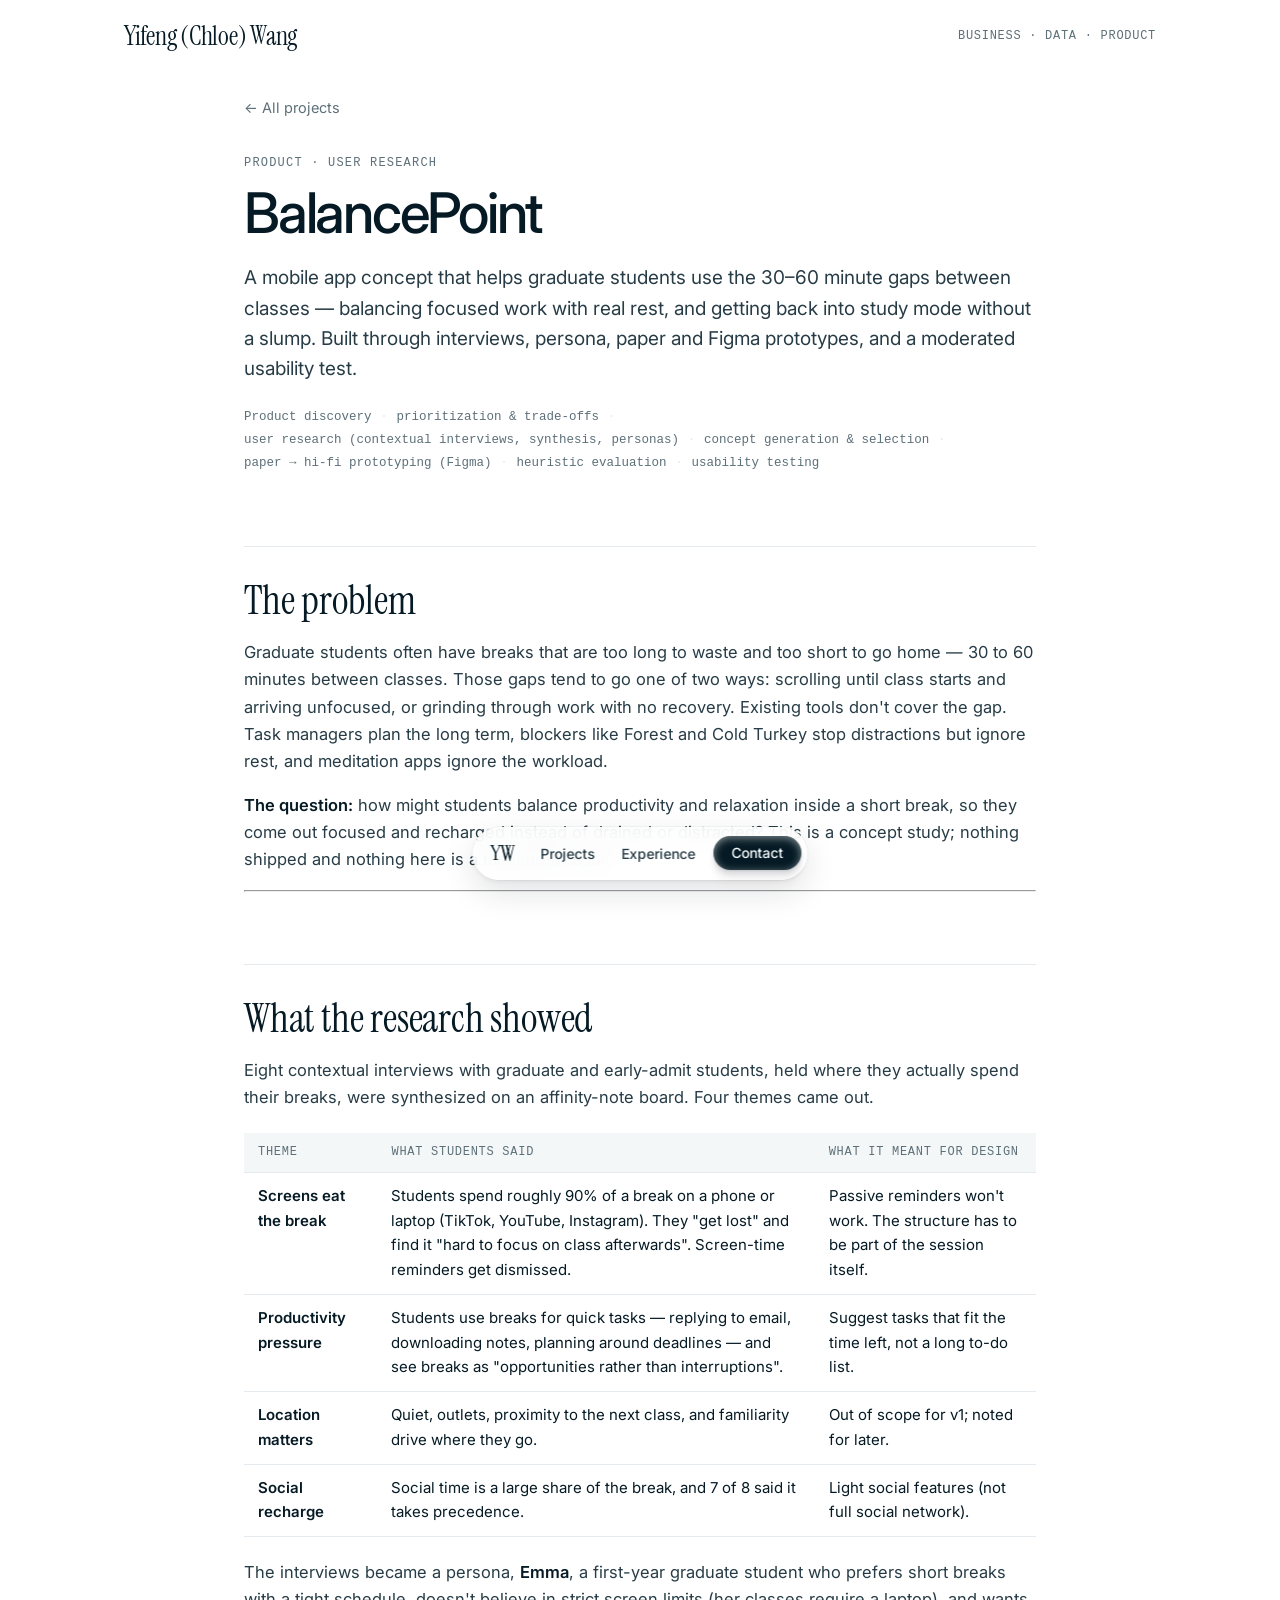
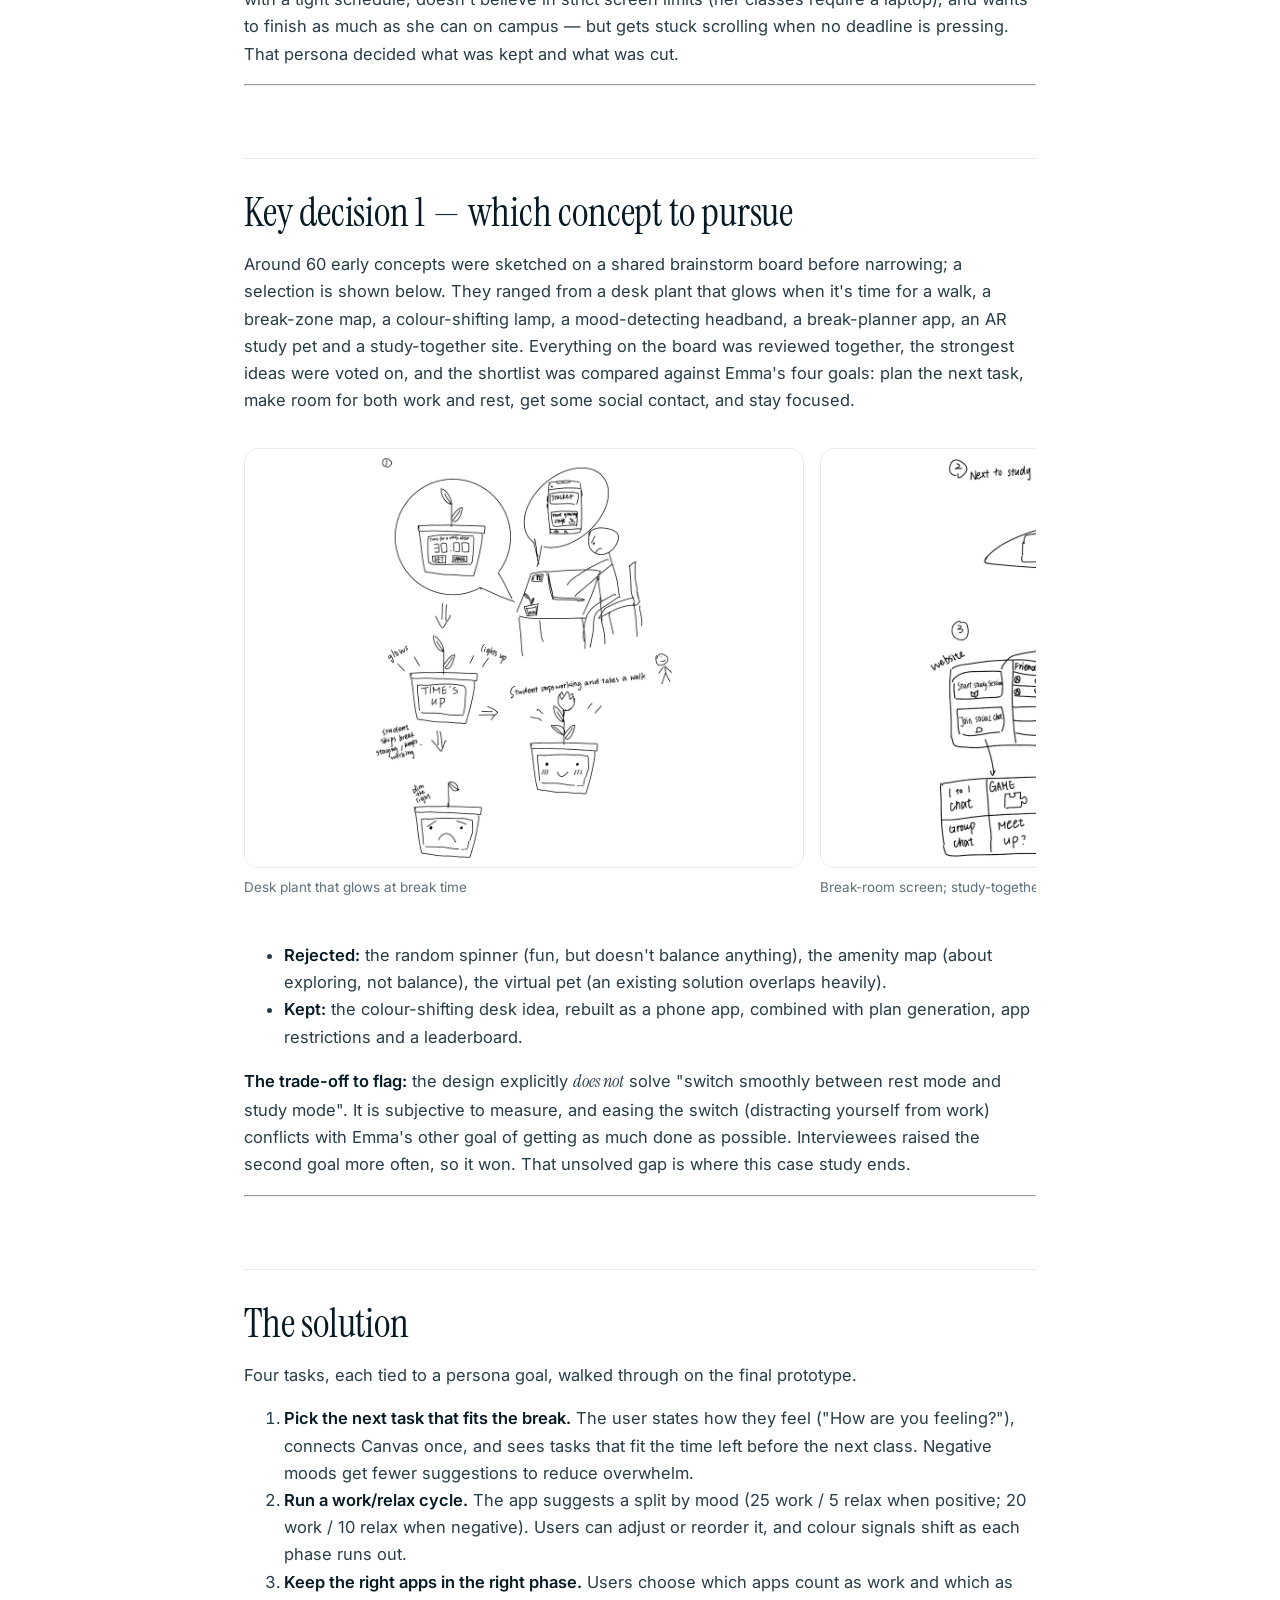
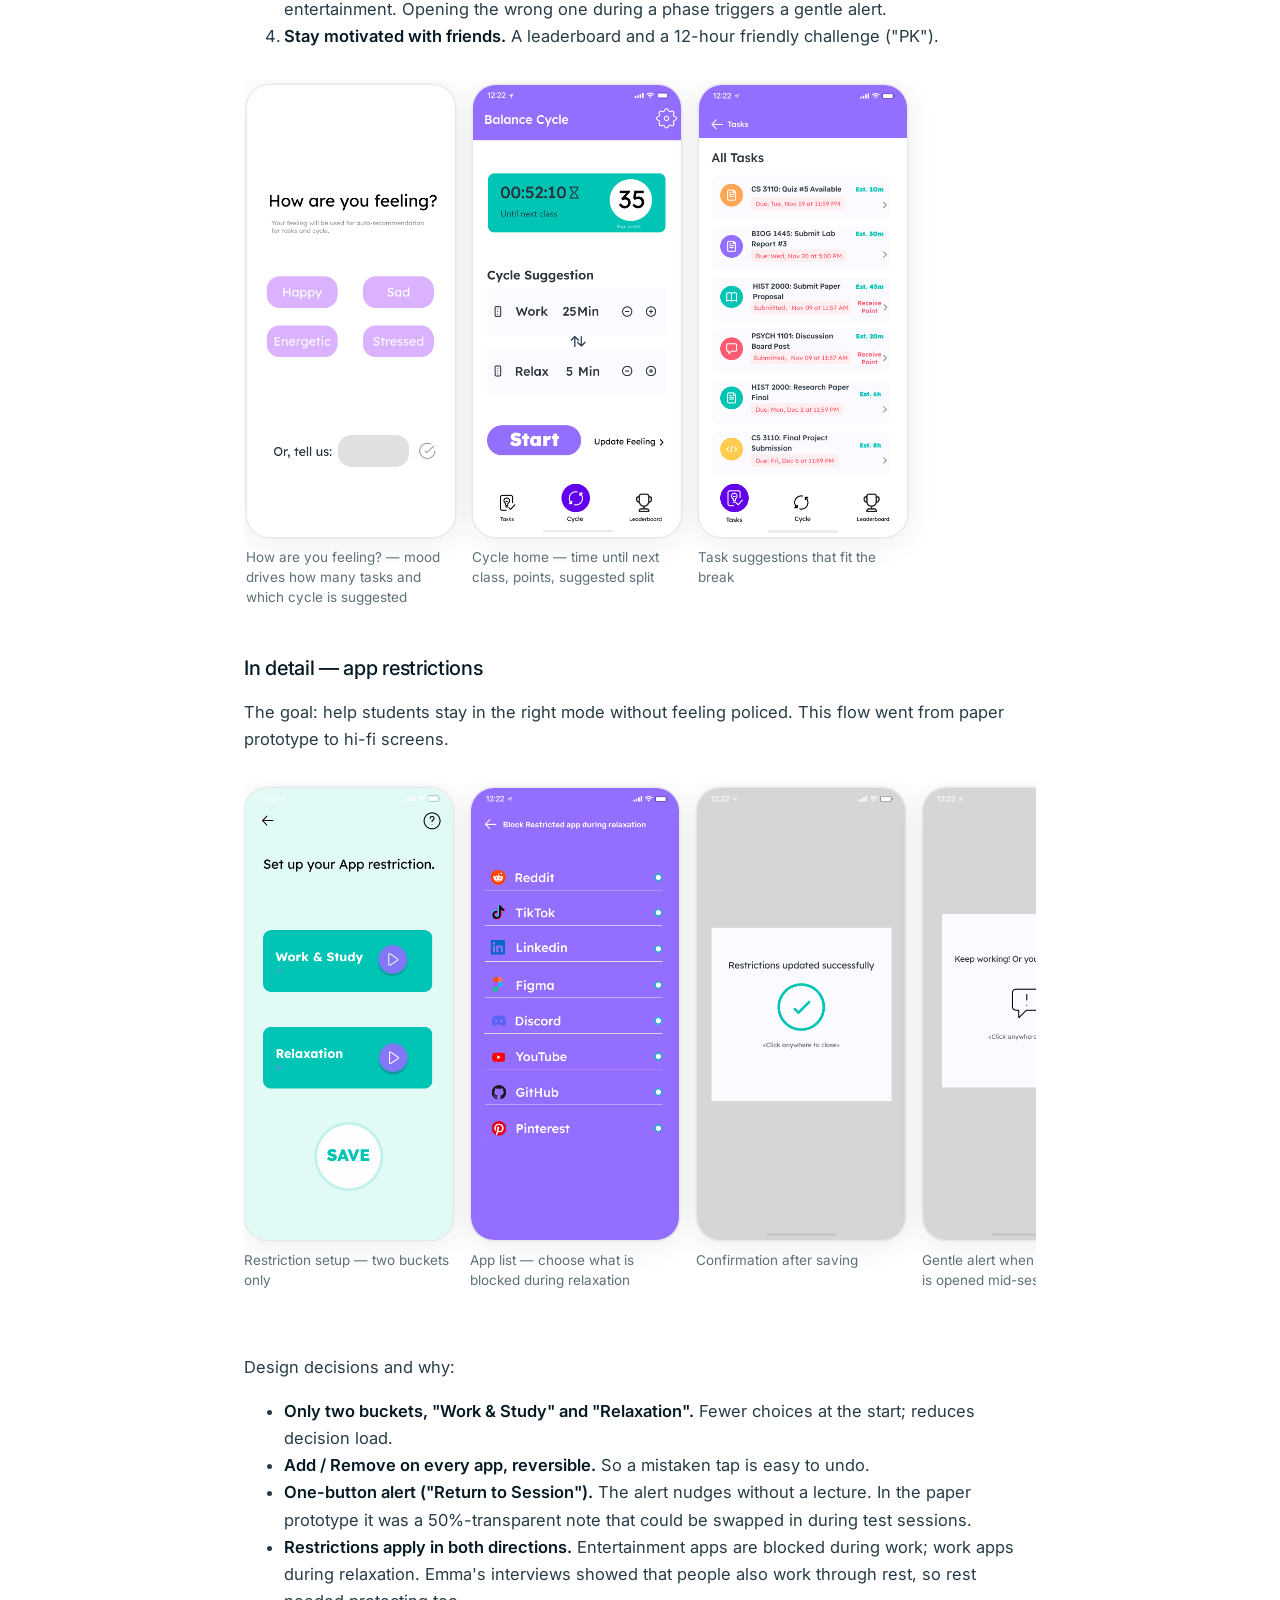
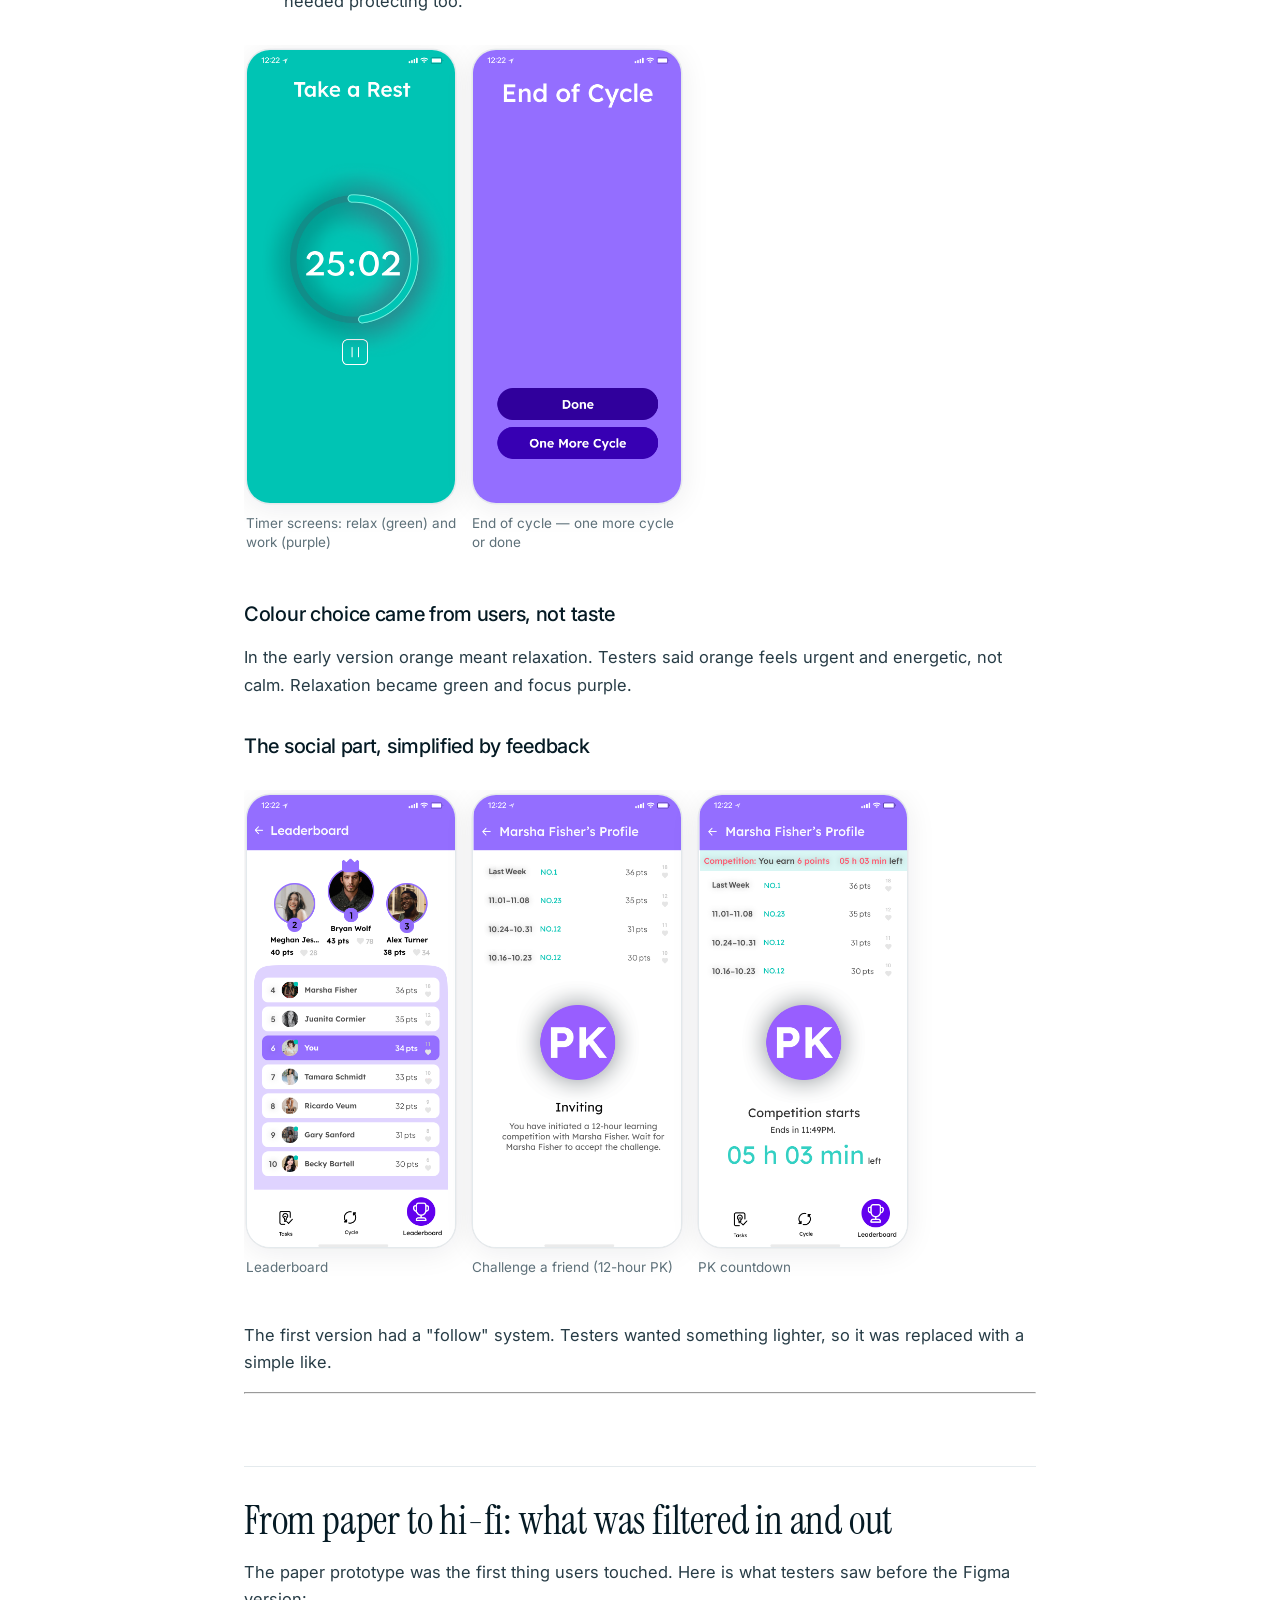
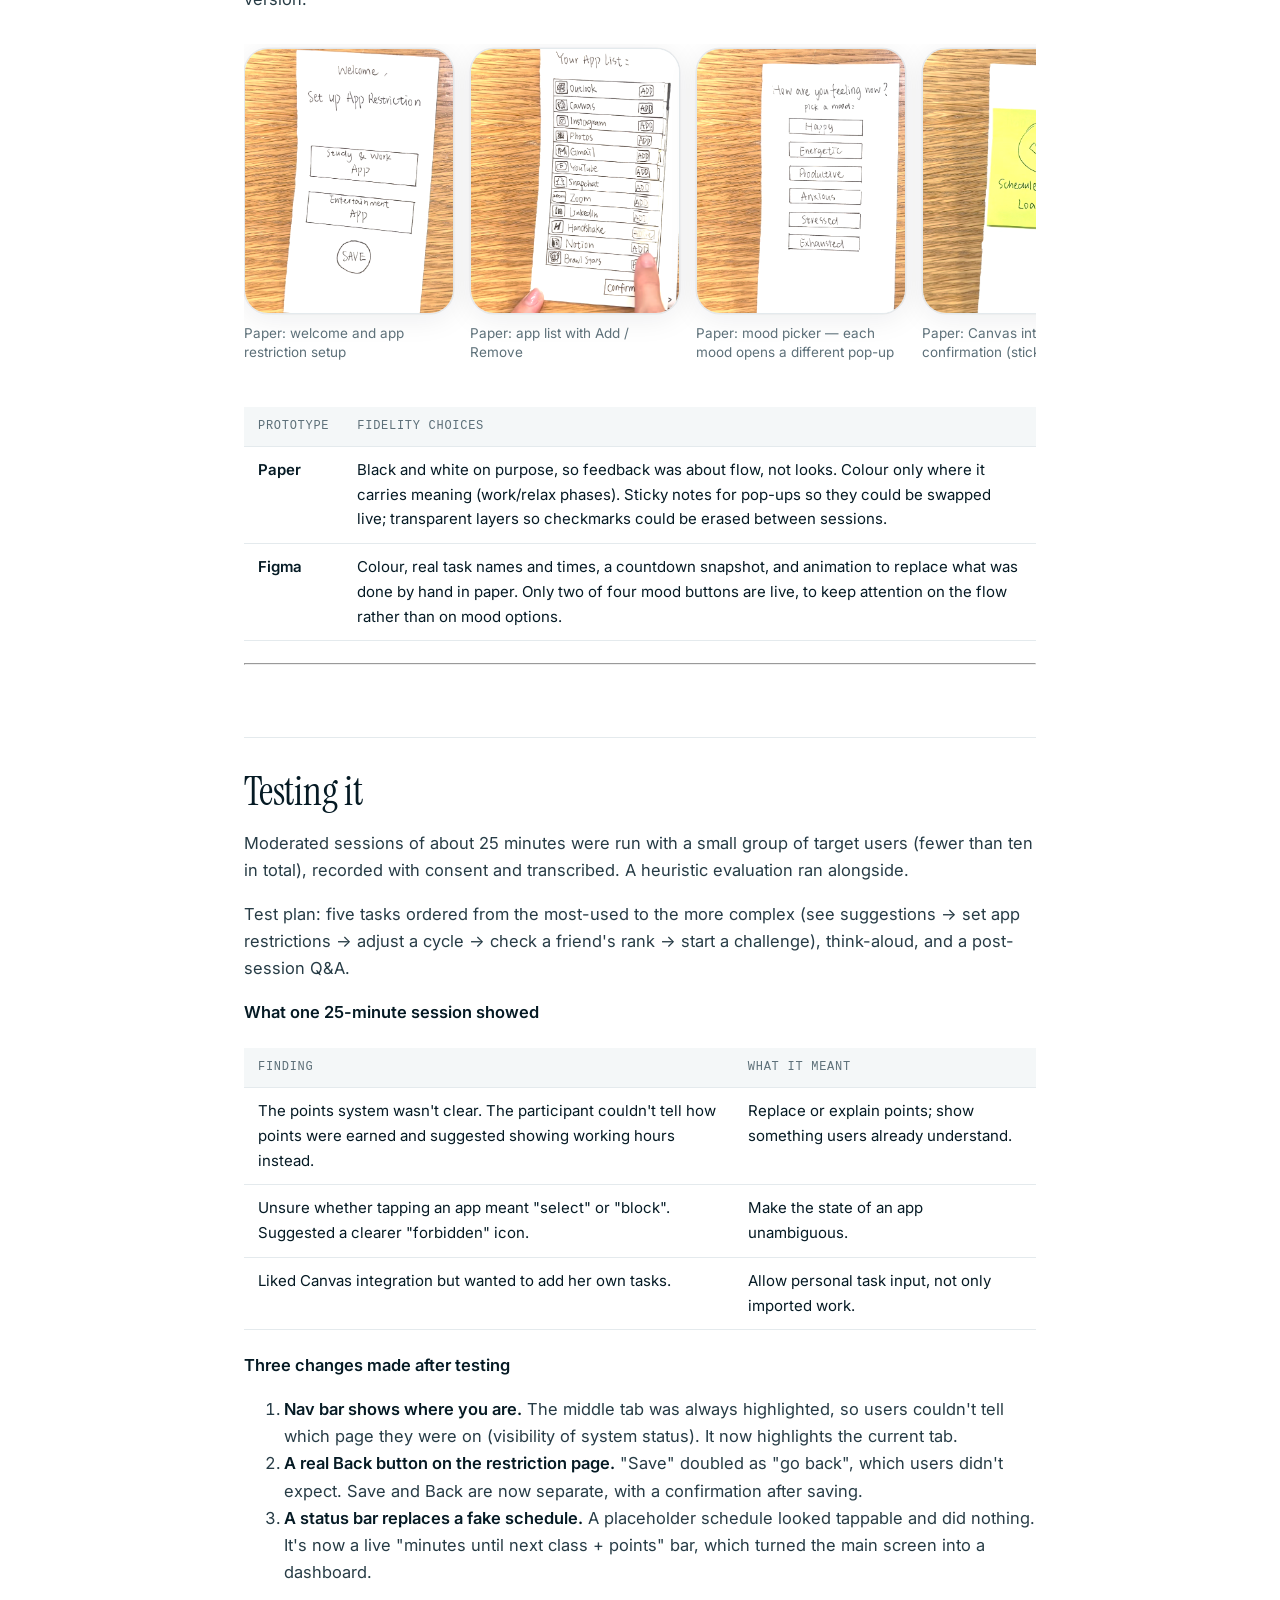
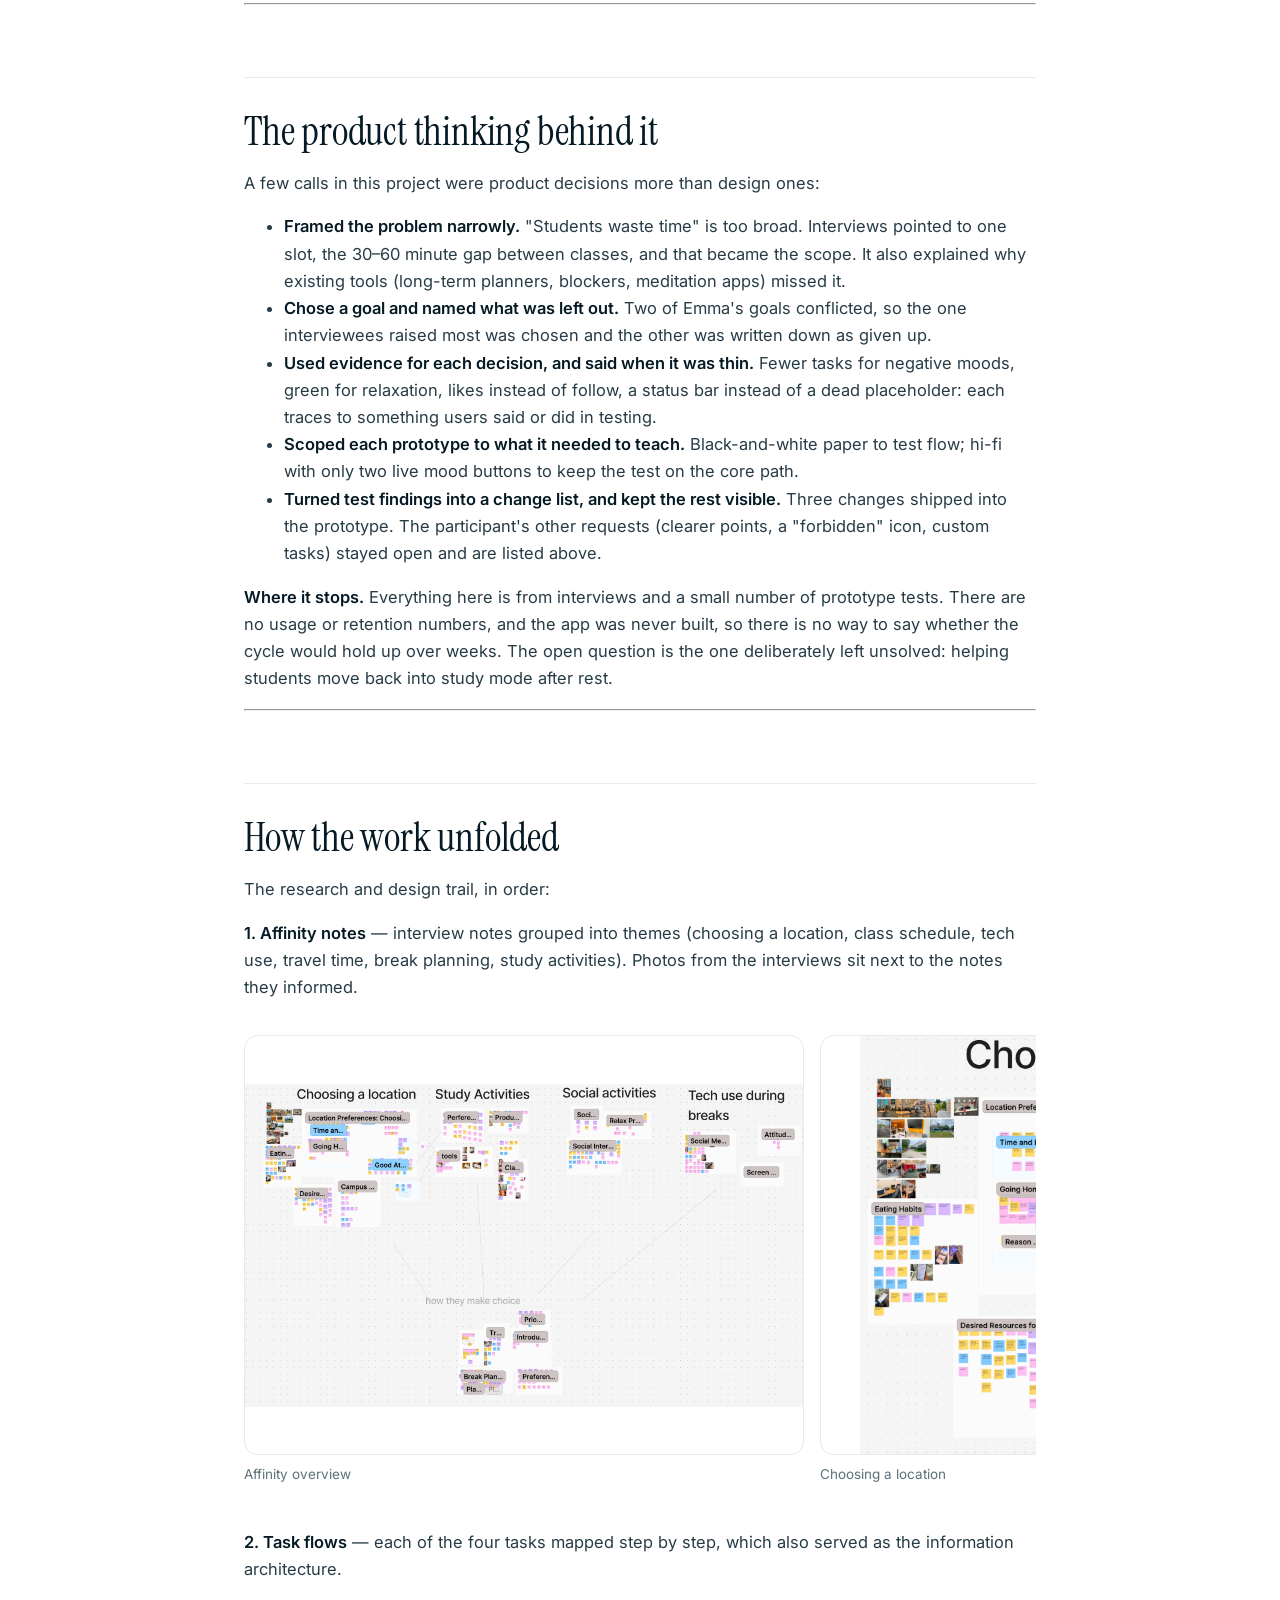
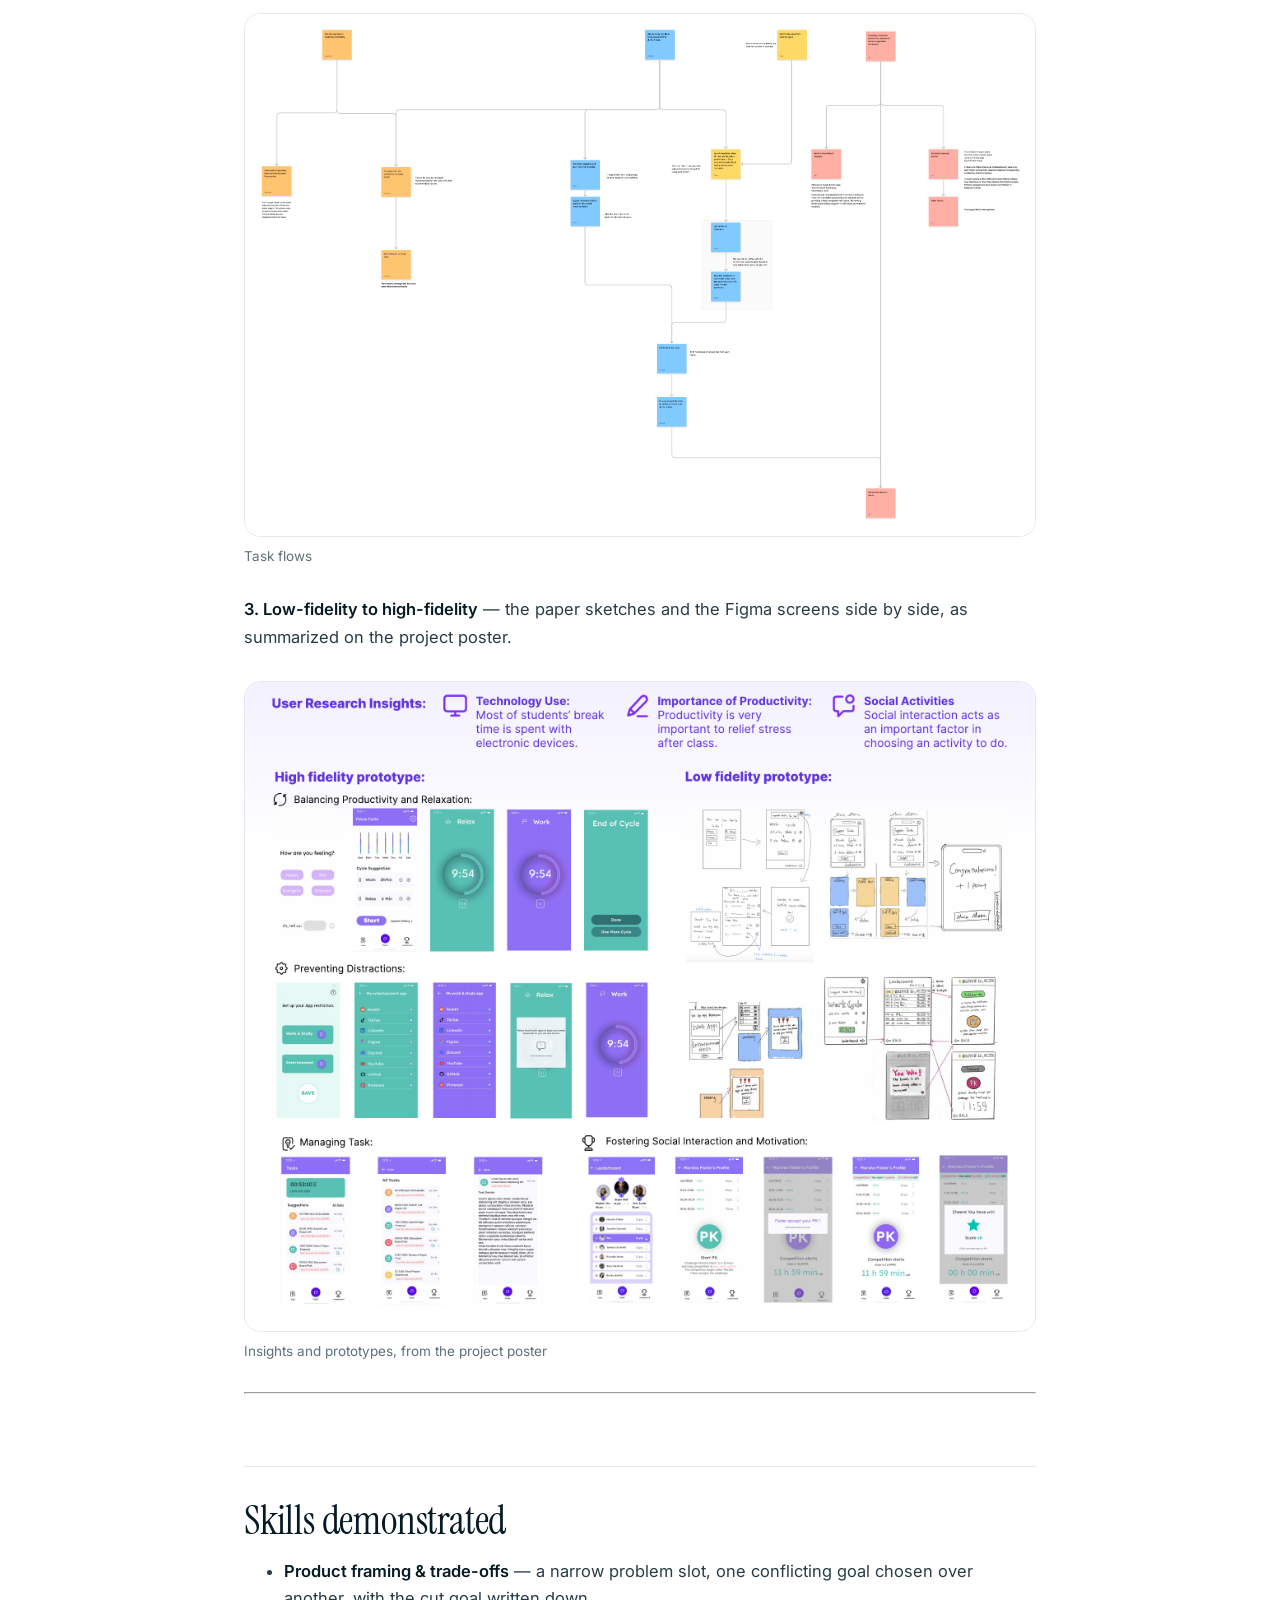
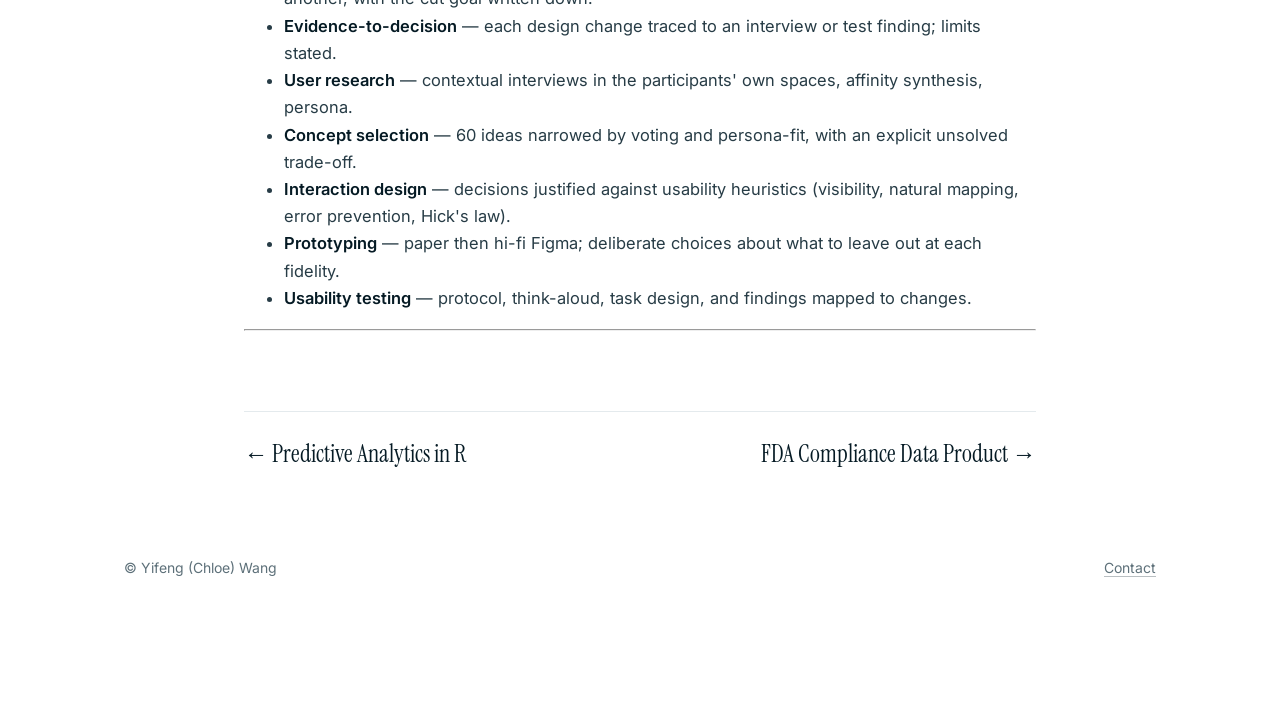
==== commit 7a5198a8: "Add Growth & Retention Analytics project; reorder projects; rewrite card summaries Co-Authored-By: C" ====
--- a/projects/balancepoint.html
+++ b/projects/balancepoint.html
@@ -182,7 +182,7 @@
 </ul>
 <hr />
 </div>
-<nav class="pager"><a href="notion-voice-ai.html">← Notion Voice AI</a><a href="pta-r-analytics.html">Predictive Analytics in R →</a></nav>
+<nav class="pager"><a href="pta-r-analytics.html">← Predictive Analytics in R</a><a href="ecolab-fda-data-product.html">FDA Compliance Data Product →</a></nav>
 </main>
 <footer class="site-footer"><div class="wrap"><span>© Yifeng (Chloe) Wang</span><a href="../index.html#contact">Contact</a></div></footer>
 <nav class="dock" aria-label="Sections">
--- a/css/style.css
+++ b/css/style.css
@@ -214,8 +214,38 @@
 .gallery::after{content:"";flex:0 0 1px}
 @media(min-width:900px){.article{max-width:840px}}
 
-/* in-progress project */
-.badge{display:inline-block;font-size:11.5px;font-weight:700;letter-spacing:.06em;text-transform:uppercase;
-  padding:3px 10px;border-radius:999px;background:color-mix(in srgb,var(--warm) 16%,transparent);color:var(--warm);margin-left:8px;vertical-align:middle}
-.card .thumb.empty span{font-weight:650;letter-spacing:-.01em}
-.card .thumb.empty{display:grid;place-items:center;color:var(--muted);font-size:15px}
+/* in-progress project: visible but not clickable */
+.card.coming{cursor:default}
+.card.coming .thumb.empty{display:grid;place-items:center;background:var(--tint);
+  background-image:repeating-linear-gradient(135deg,transparent 0 11px,color-mix(in srgb,var(--line) 70%,transparent) 11px 12px)}
+.card.coming .thumb.empty span{font:italic 400 clamp(28px,3.4vw,38px)/1 var(--serif);color:var(--muted);
+  background:var(--bg);padding:10px 22px;border-radius:999px;box-shadow:var(--shadow-soft)}
+.card.coming h3,.card.coming p{opacity:.7}
+.card .more.soon{color:var(--muted);font-weight:400}
+.card .more.soon::after{content:none}
+
+/* project picker: categories on the left, a compact scroller on the right */
+.picker{display:grid;grid-template-columns:190px minmax(0,1fr);gap:40px;margin-top:36px;align-items:start}
+.cats{display:grid;gap:8px}
+.cats button{all:unset;box-sizing:border-box;cursor:pointer;display:block;padding:12px 18px;border-radius:999px;
+  box-shadow:0 0 0 1px var(--line);transition:box-shadow .3s var(--ease),background .3s,transform .3s var(--ease)}
+.cats button:hover{box-shadow:0 0 0 1px var(--ink-2)}
+.cats button:focus-visible{outline:2px solid var(--ink);outline-offset:3px}
+.cats button[aria-selected="true"]{background:var(--btn-bg);color:var(--btn-ink);box-shadow:var(--shadow-primary)}
+.cats .t{display:block;font:400 21px/1.15 var(--serif);letter-spacing:-.005em;white-space:nowrap}
+.cats .t em{font-size:1em}
+.panel[hidden]{display:none}
+.panel .grid{display:flex;gap:20px;overflow-x:auto;scroll-snap-type:x proximity;padding:4px 2px 18px;margin:0 -2px;
+  scrollbar-width:thin;scrollbar-color:var(--line) transparent;
+  -webkit-mask-image:linear-gradient(90deg,#000 94%,transparent);mask-image:linear-gradient(90deg,#000 94%,transparent)}
+.panel .card{flex:0 0 clamp(230px,26vw,270px);scroll-snap-align:start;gap:14px}
+.panel .card .thumb{border-radius:16px}
+.panel .card h3{font-size:25px}
+.panel .card p{font-size:14px;line-height:1.55;display:-webkit-box;-webkit-line-clamp:4;-webkit-box-orient:vertical;overflow:hidden}
+.panel .card .kicker{font-size:11px;margin:0}
+.js .panel:not([hidden]){animation:fadeIn .45s var(--ease)}
+@media(max-width:860px){
+  .picker{grid-template-columns:minmax(0,1fr);gap:24px}
+  .cats{grid-template-columns:repeat(2,minmax(0,1fr))}
+  .cats .t{font-size:18px;text-align:center;white-space:normal}
+}
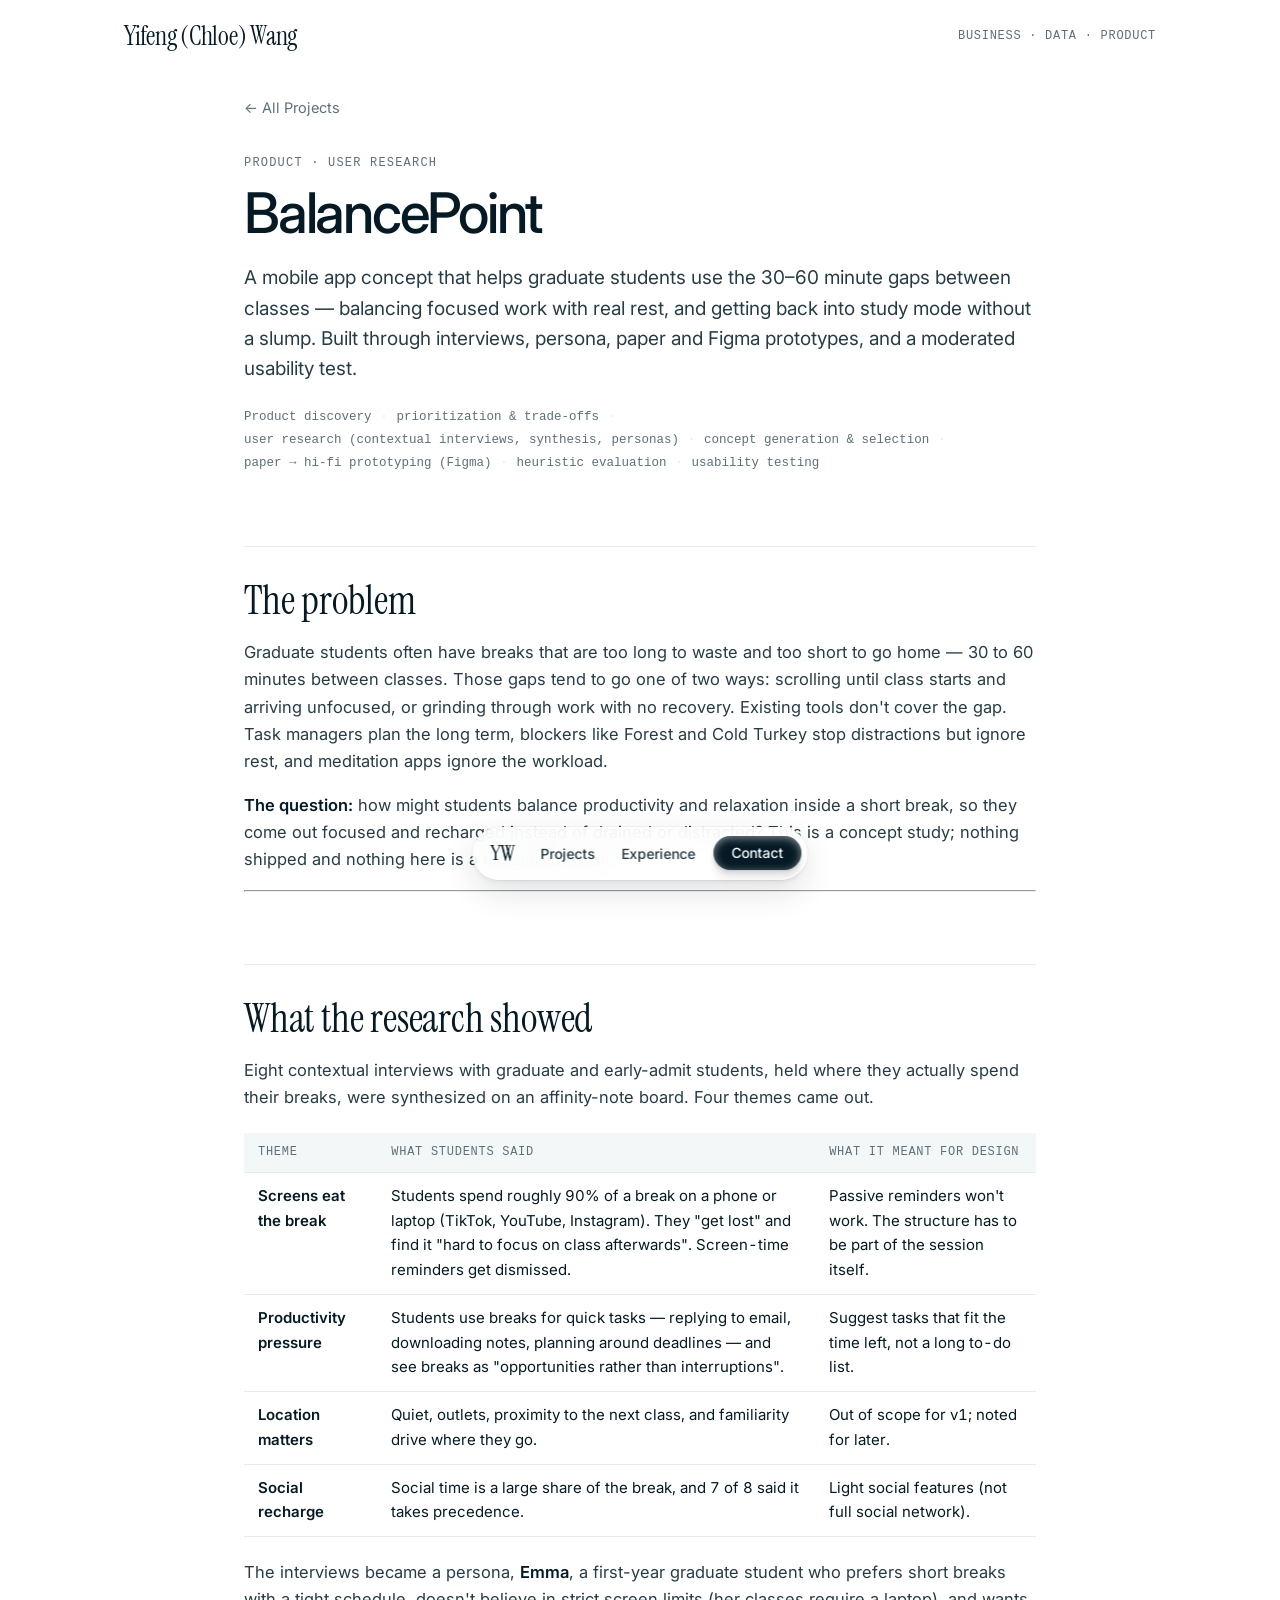
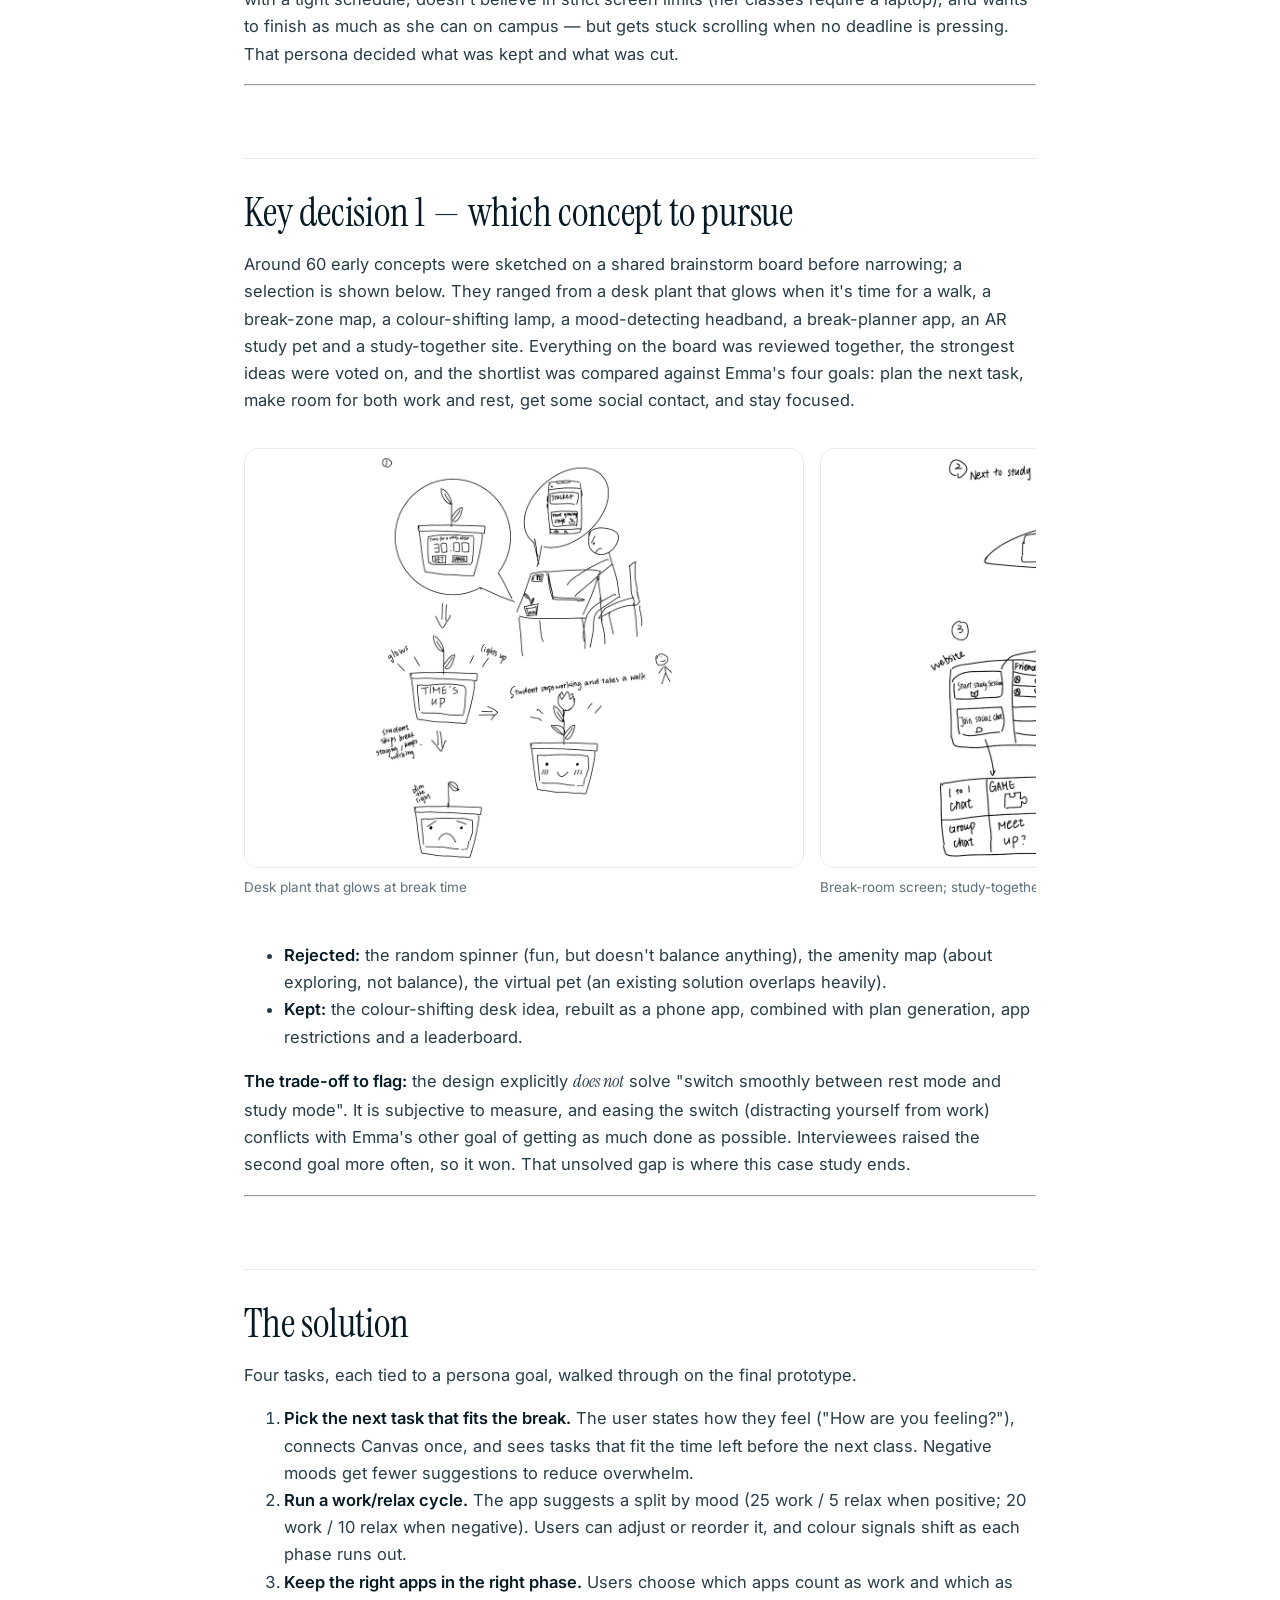
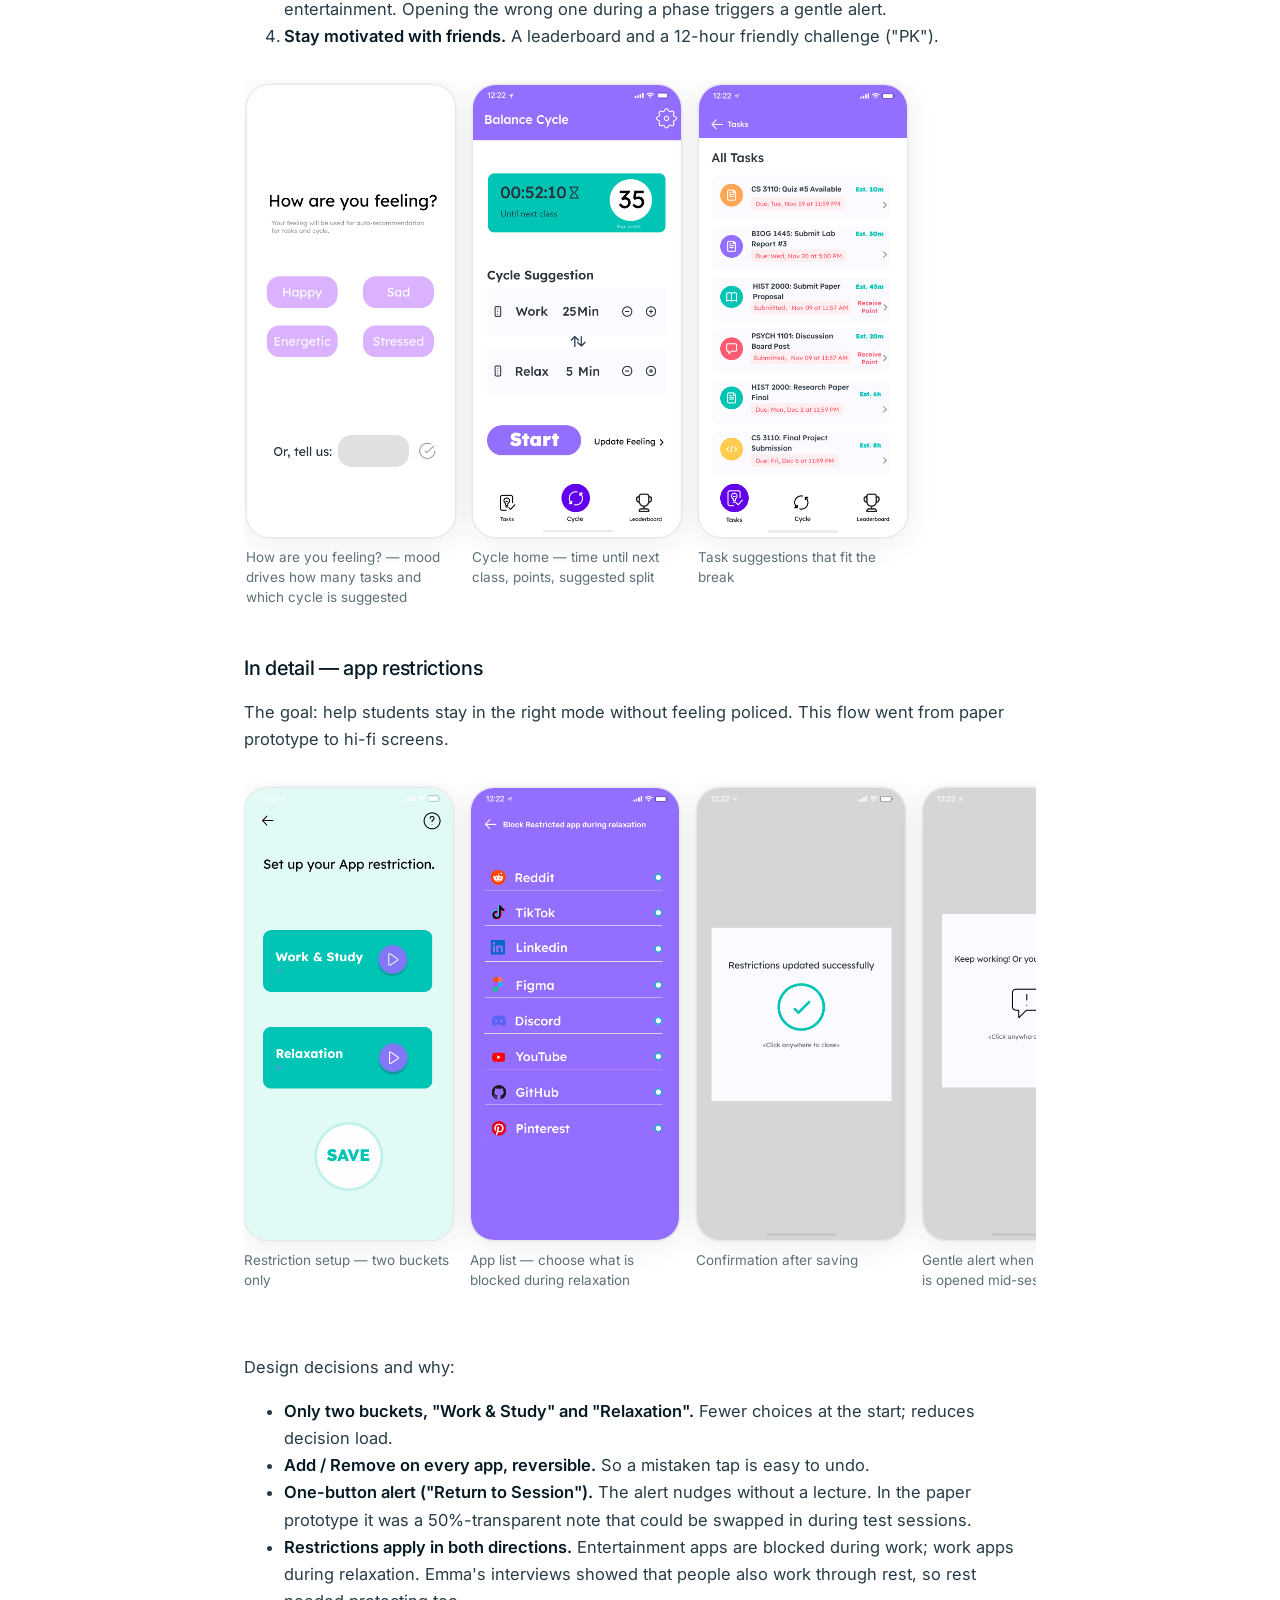
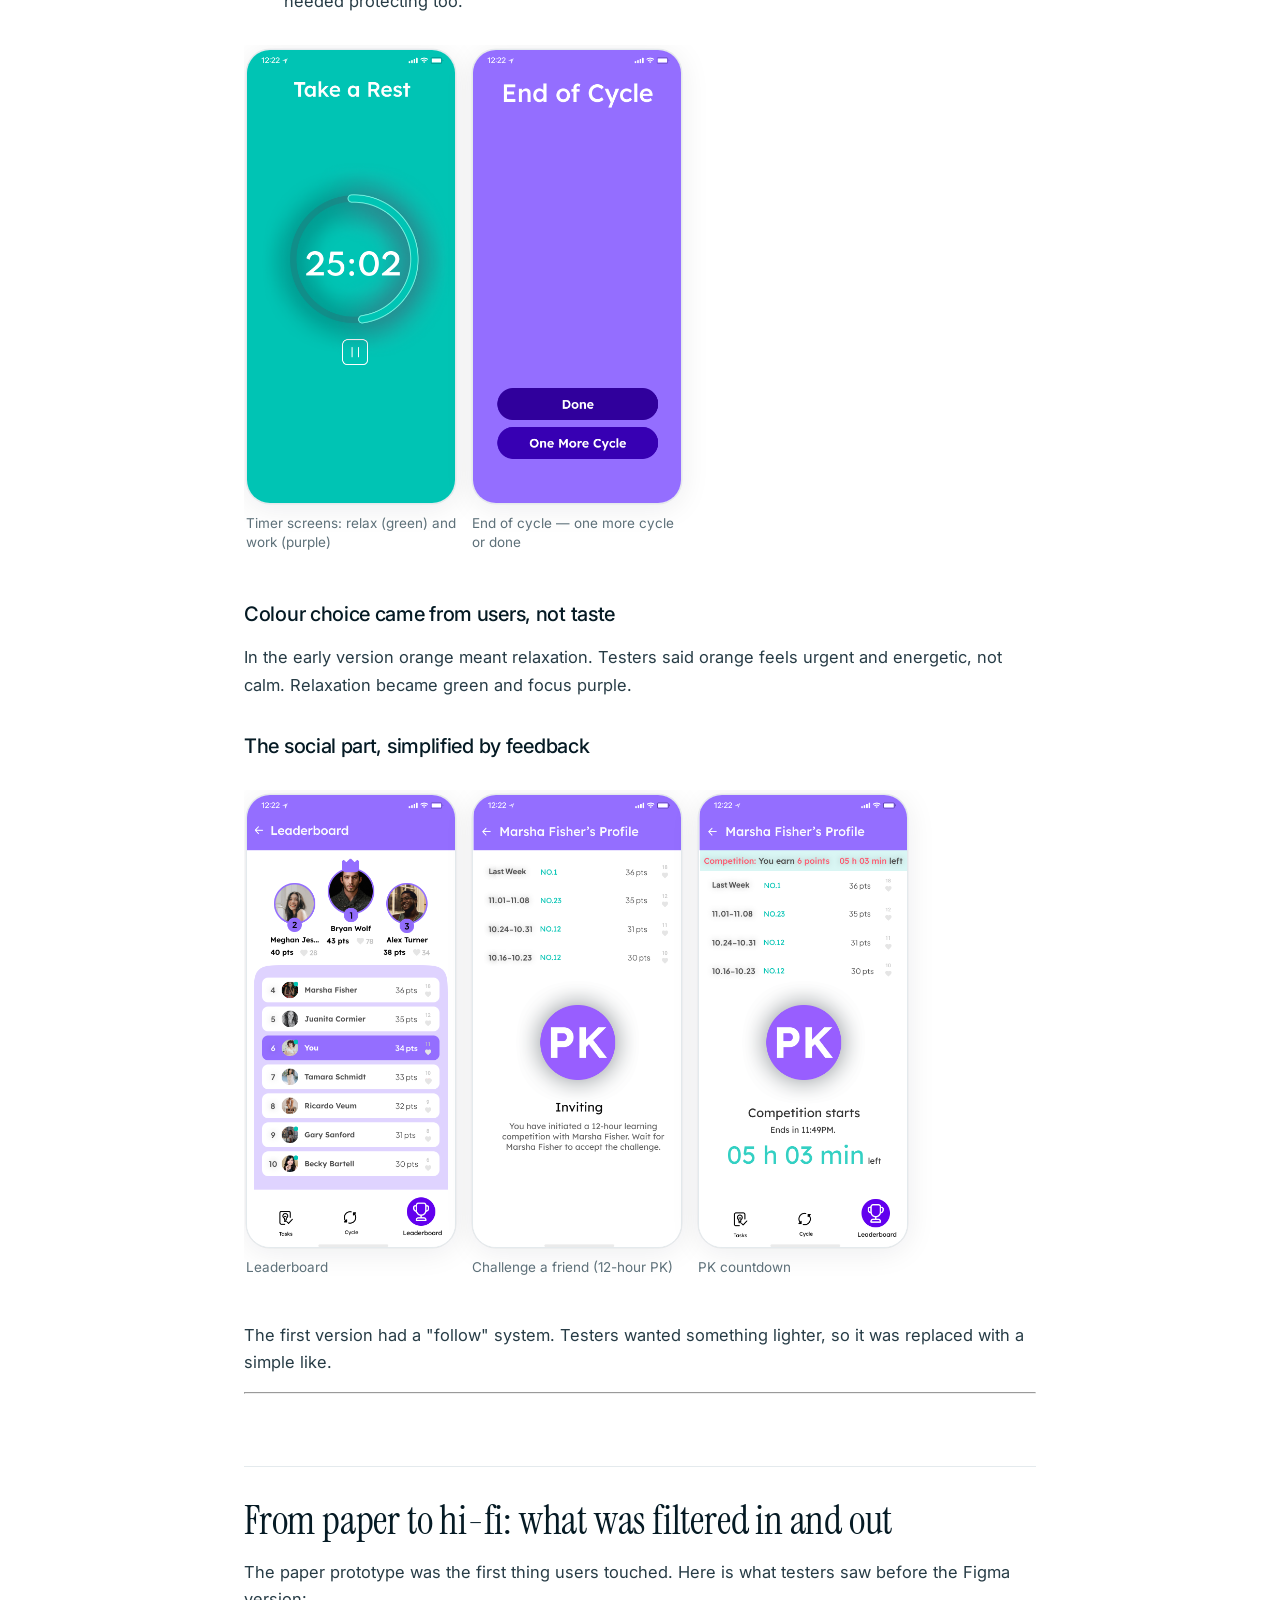
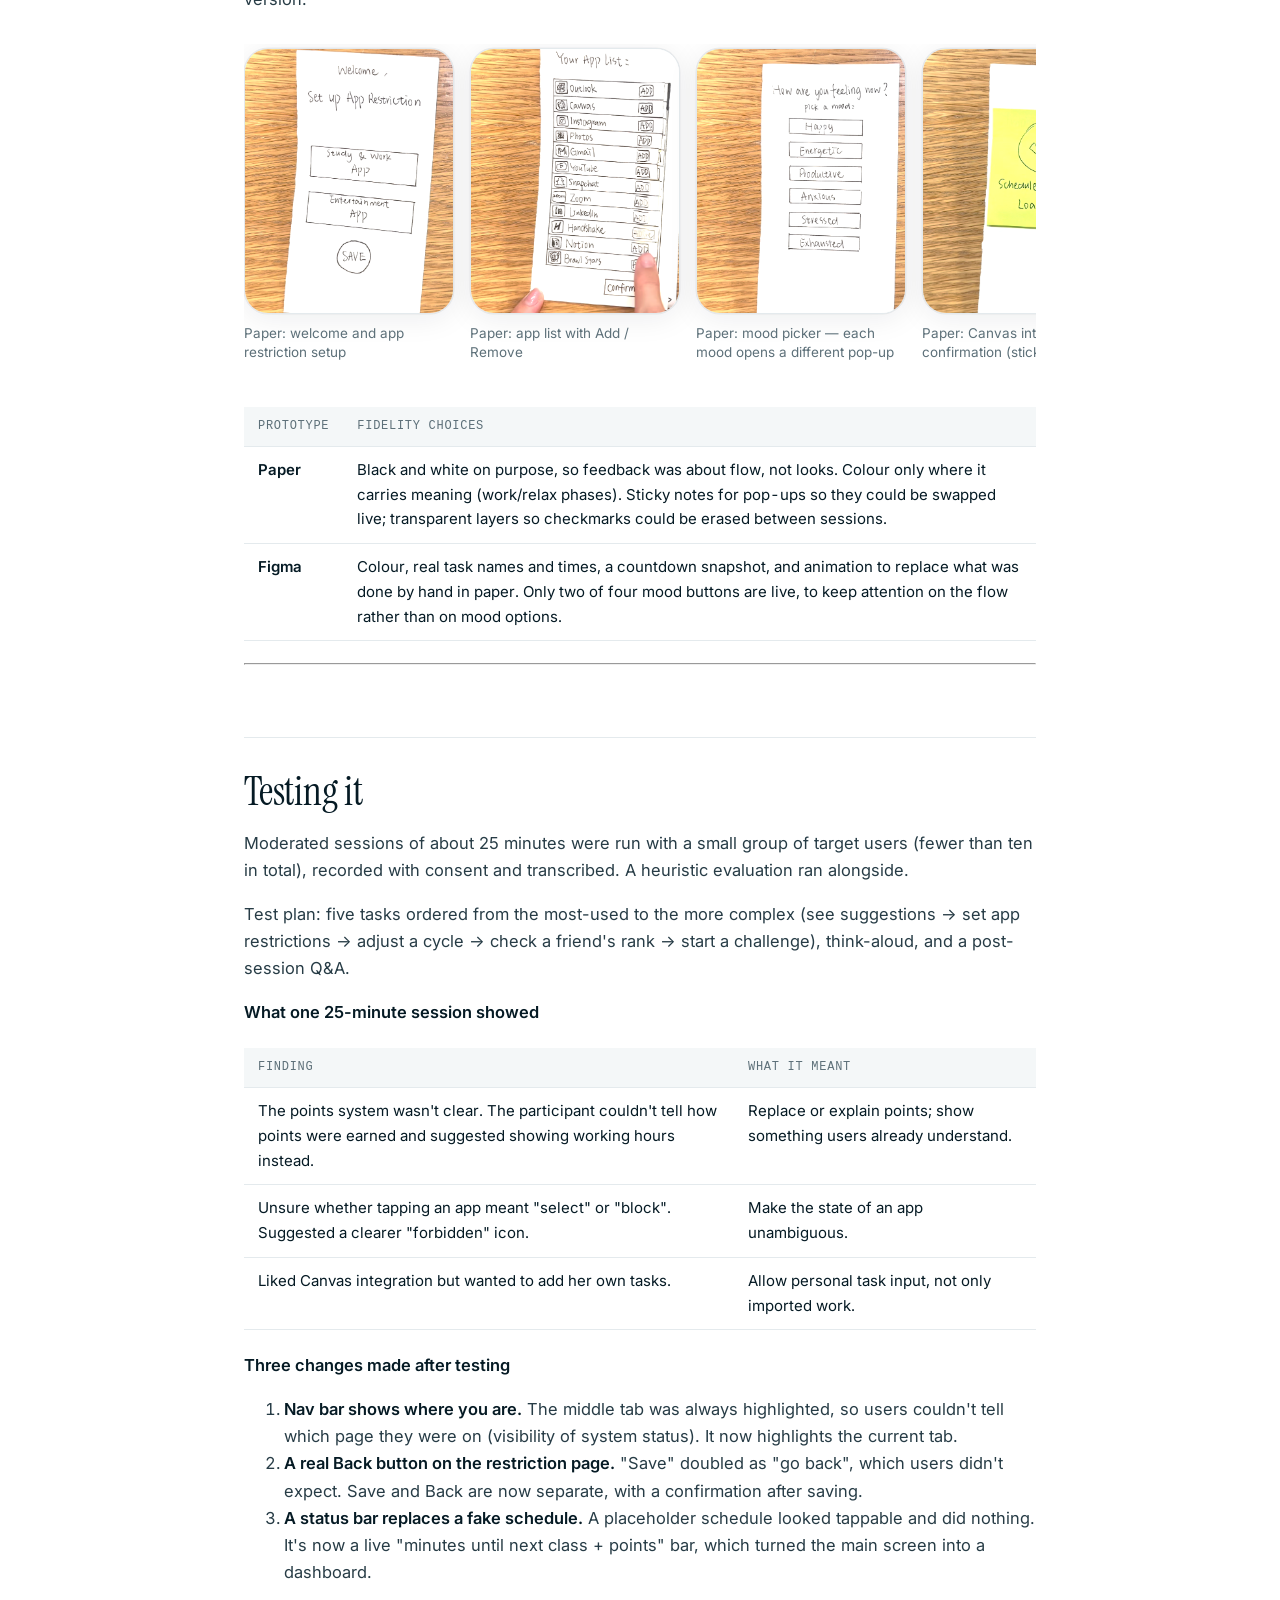
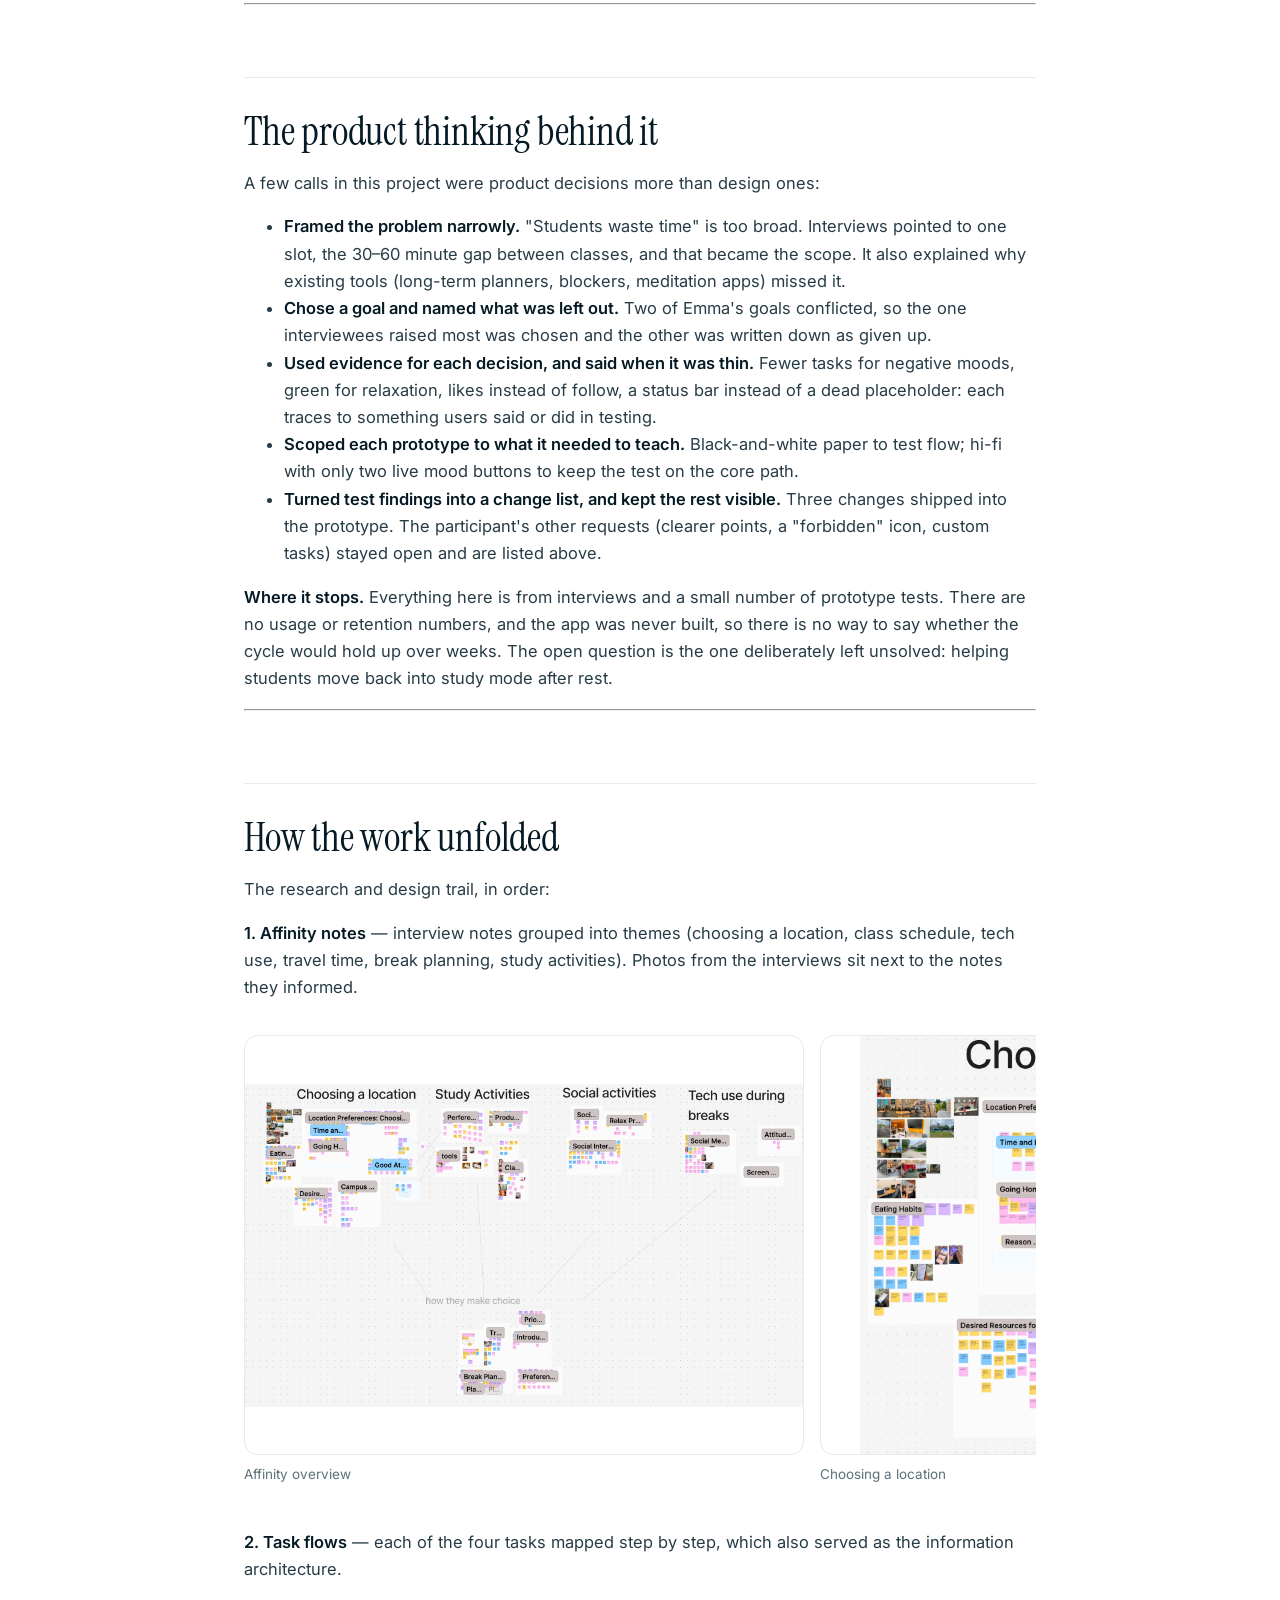
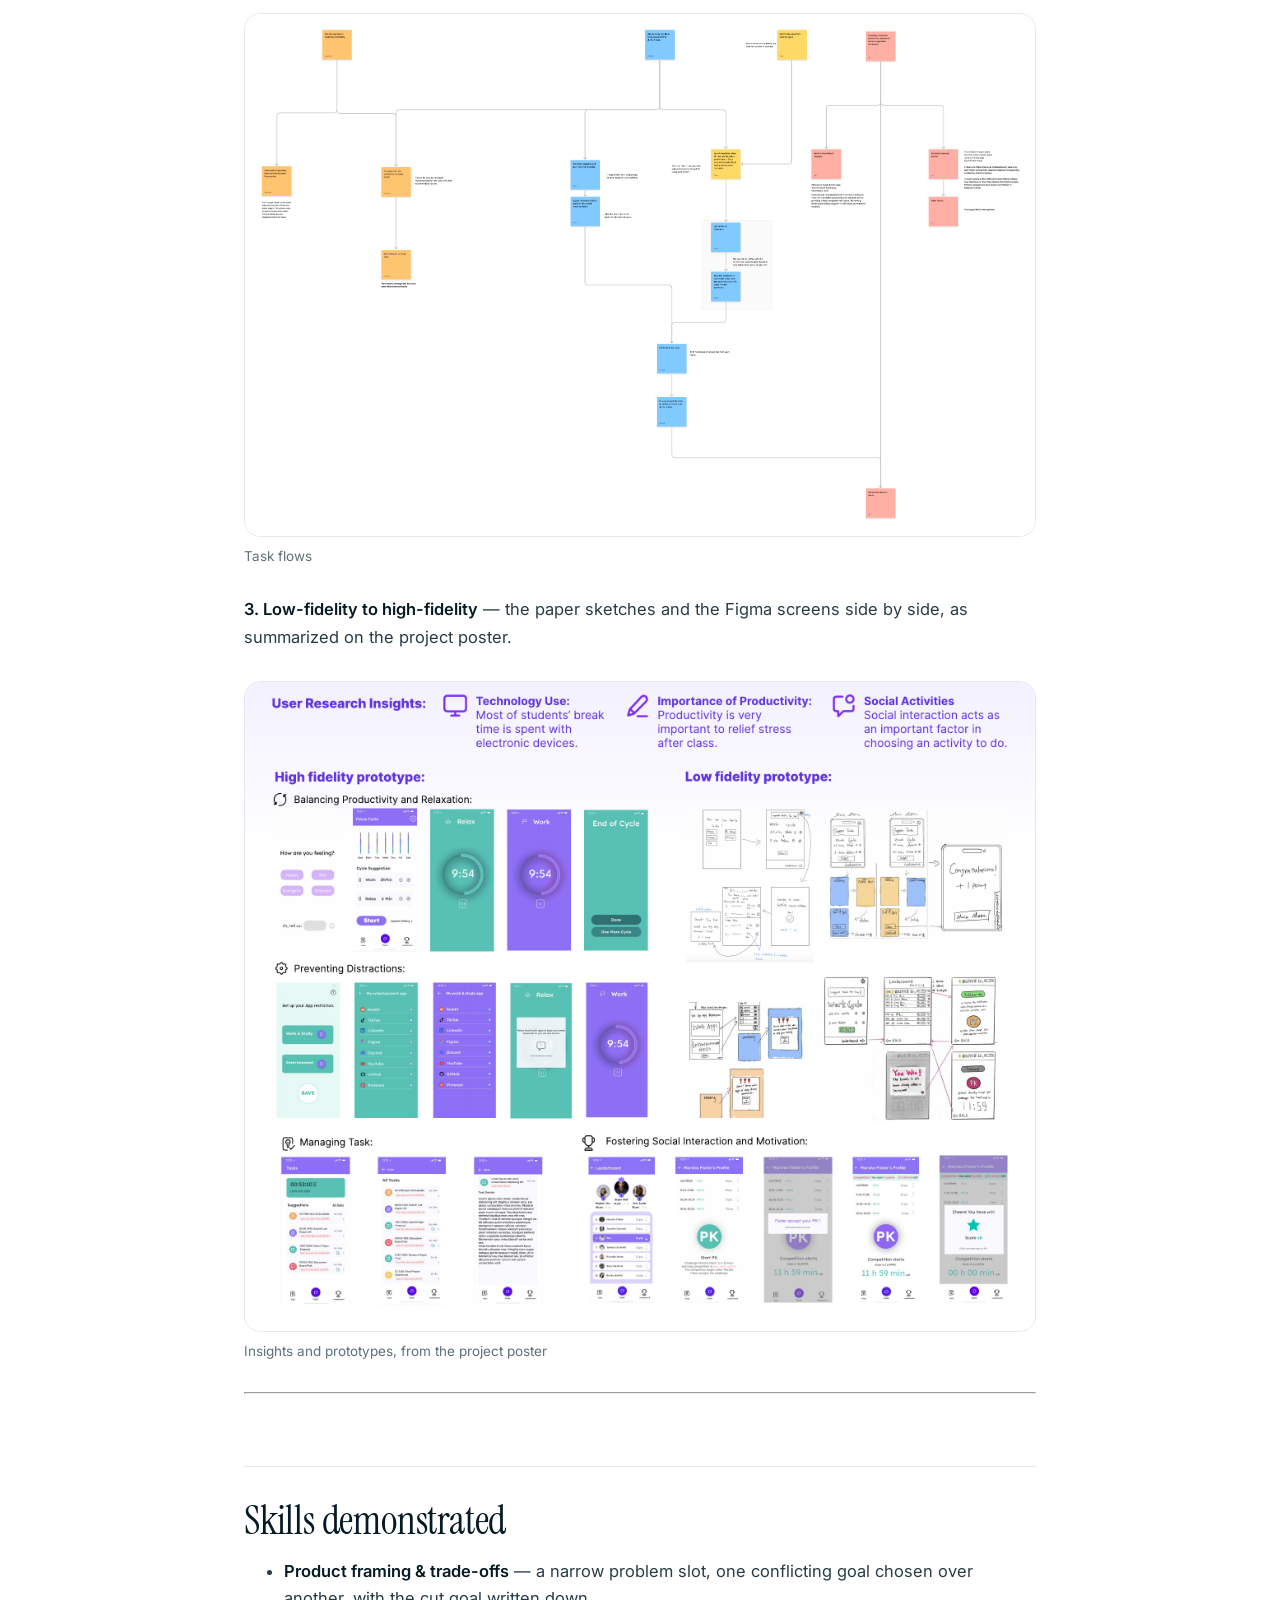
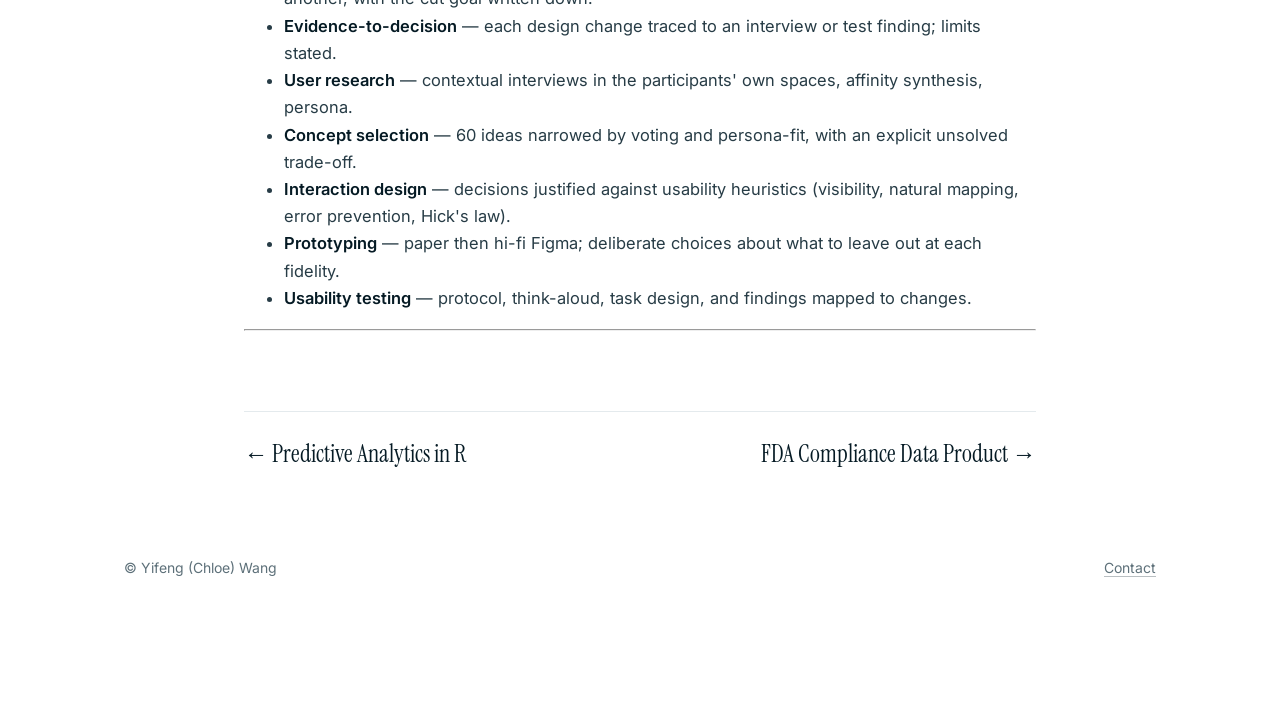
==== commit 13d3757f: "New project covers, name-badge hero, accessibility and tab fixes, cropped portrait Co-Authored-By: C" ====
--- a/projects/balancepoint.html
+++ b/projects/balancepoint.html
@@ -2,20 +2,22 @@
 <html lang="en">
 <head>
 <meta charset="utf-8"><meta name="viewport" content="width=device-width, initial-scale=1">
+<meta name="color-scheme" content="light dark">
 <title>BalancePoint · Yifeng (Chloe) Wang</title>
-<meta name="description" content="A mobile app concept that helps graduate students use the 30–60 minute gaps between classes — balancing focused work with real rest, and getting back into study mode without a slump. Built through int">
+<meta name="description" content="A mobile app concept that helps graduate students use the 30–60 minute gaps between classes — balancing focused work with real rest, and getting back into study mode without a slump.">
 <link rel="preconnect" href="https://fonts.googleapis.com"><link rel="preconnect" href="https://fonts.gstatic.com" crossorigin>
 <link rel="stylesheet" href="https://fonts.googleapis.com/css2?family=Inter:wght@400;500;600&family=Instrument+Serif:ital@0;1&display=swap">
 <link rel="stylesheet" href="../css/style.css">
 <script>document.documentElement.classList.add('js');setTimeout(function(){if(!window.__revealReady)document.documentElement.classList.add('reveal-fallback')},3000)</script>
 </head>
 <body>
+<a class="skip" href="#main">Skip to main content</a>
 <header class="site-header"><div class="wrap bar">
 <a class="brand" href="../index.html">Yifeng (Chloe) Wang</a>
 <span class="top-note">Business · Data · Product</span>
 </div></header>
-<main class="wrap article">
-<p class="back"><a href="../index.html#projects">← All projects</a></p>
+<main id="main" class="wrap article">
+<p class="back"><a href="../index.html#projects"><span aria-hidden="true">←</span> All Projects</a></p>
 <p class="kicker reveal">Product · User research</p>
 <h1 class="reveal" style="--d:.08s">BalancePoint</h1>
 <div class="lead reveal" style="--d:.16s"><p>A mobile app concept that helps graduate students use the 30–60 minute gaps between classes — balancing focused work with real rest, and getting back into study mode without a slump. Built through interviews, persona, paper and Figma prototypes, and a moderated usability test.</p></div>
@@ -182,7 +184,7 @@
 </ul>
 <hr />
 </div>
-<nav class="pager"><a href="pta-r-analytics.html">← Predictive Analytics in R</a><a href="ecolab-fda-data-product.html">FDA Compliance Data Product →</a></nav>
+<nav class="pager" aria-label="Previous and next project"><a href="pta-r-analytics.html"><span aria-hidden="true">←</span> Predictive Analytics in R</a><a href="ecolab-fda-data-product.html">FDA Compliance Data Product <span aria-hidden="true">→</span></a></nav>
 </main>
 <footer class="site-footer"><div class="wrap"><span>© Yifeng (Chloe) Wang</span><a href="../index.html#contact">Contact</a></div></footer>
 <nav class="dock" aria-label="Sections">
--- a/css/style.css
+++ b/css/style.css
@@ -1,5 +1,6 @@
 /* Quiet editorial: ink on white, serif-italic accents, restrained motion. */
 :root{
+  color-scheme:light dark;
   --bg:#ffffff; --ink:#051a24; --ink-2:#273c46; --muted:#5d7079; --line:#e4eaed; --tint:#f4f7f8;
   --btn-bg:#051a24; --btn-ink:#f6fcff;
   --shadow-primary:0 1px 2px 0 rgba(5,26,36,.1),0 4px 4px 0 rgba(5,26,36,.09),0 9px 6px 0 rgba(5,26,36,.05),0 17px 7px 0 rgba(5,26,36,.01),0 26px 7px 0 rgba(5,26,36,0),inset 0 2px 8px 0 rgba(255,255,255,.5);
@@ -18,7 +19,9 @@
     --shadow-photo:0 1px 2px rgba(0,0,0,.4),0 24px 60px rgba(0,0,0,.5);}
 }
 *{box-sizing:border-box}
-html{scroll-behavior:smooth;scroll-padding-top:24px}
+html{scroll-behavior:smooth;scroll-padding-top:24px;scroll-padding-bottom:96px}
+.skip{position:absolute;left:16px;top:-64px;z-index:100;padding:10px 16px;border-radius:999px;background:var(--btn-bg);color:var(--btn-ink);font:500 14px/1 var(--sans);text-decoration:none;transition:top .2s}
+.skip:focus{top:12px}
 body{margin:0;background:var(--bg);color:var(--ink);font:400 16.5px/1.65 var(--sans);
   -webkit-font-smoothing:antialiased;text-rendering:optimizeLegibility}
 a{color:var(--ink);text-decoration:underline;text-decoration-color:color-mix(in srgb,var(--ink) 28%,transparent);
@@ -57,12 +60,9 @@
 .cta{display:flex;flex-wrap:wrap;gap:12px}
 .facts{display:grid;gap:6px;margin-top:40px;padding-top:22px;border-top:1px solid var(--line);color:var(--muted);font-size:14.5px;max-width:56ch}
 .facts b{color:var(--ink);font-weight:500}
-.hero-photo{margin:0;border-radius:28px;overflow:hidden;box-shadow:var(--shadow-photo);aspect-ratio:4/5;background:var(--tint)}
-.hero-photo img{width:100%;height:100%;object-fit:cover;object-position:50% 30%;transform:scale(1.08);will-change:transform}
 @media(max-width:860px){
   .hero{grid-template-columns:1fr;gap:36px;padding-top:12px}
-  .hero-photo{order:-1;max-width:320px;aspect-ratio:1/1;border-radius:24px}
-  .hero-photo img{object-position:50% 22%}
+  .badge-wrap{order:-1}
 }
 
 /* skill marquee */
@@ -70,7 +70,7 @@
   -webkit-mask-image:linear-gradient(90deg,transparent,#000 8%,#000 92%,transparent);
   mask-image:linear-gradient(90deg,transparent,#000 8%,#000 92%,transparent)}
 .marquee .track{display:flex;width:max-content;animation:marquee 70s linear infinite}
-.marquee:hover .track{animation-play-state:paused}
+.marquee:hover .track,.marquee:focus-visible .track{animation-play-state:paused}
 .marquee ul{display:flex;gap:44px;margin:0;padding:0 44px 0 0;list-style:none;white-space:nowrap}
 .marquee li{font:italic 400 clamp(26px,3.4vw,38px)/1 var(--serif);color:var(--ink-2);display:flex;align-items:center;gap:44px}
 .marquee li::after{content:"";width:6px;height:6px;border-radius:50%;background:var(--line);flex:none}
@@ -78,7 +78,7 @@
 
 /* sections */
 section{padding:88px 0 8px}
-section h2{font:500 clamp(32px,4.6vw,46px)/1.05 var(--sans);letter-spacing:-.035em;margin:0 0 14px}
+section h2{text-wrap:balance;font:500 clamp(32px,4.6vw,46px)/1.05 var(--sans);letter-spacing:-.035em;margin:0 0 14px}
 section h2 em{font-weight:400}
 section .section-sub{color:var(--ink-2);margin:0 0 36px;max-width:60ch}
 
@@ -141,7 +141,7 @@
 .site-footer a{color:var(--muted)}
 
 /* floating dock */
-.dock{position:fixed;z-index:50;left:50%;bottom:20px;transform:translateX(-50%);display:flex;align-items:center;gap:2px;
+.dock{position:fixed;z-index:50;left:50%;bottom:calc(20px + env(safe-area-inset-bottom));transform:translateX(-50%);display:flex;align-items:center;gap:2px;
   padding:6px 6px 6px 8px;border-radius:999px;background:color-mix(in srgb,var(--bg) 88%,transparent);
   -webkit-backdrop-filter:blur(14px);backdrop-filter:blur(14px);
   box-shadow:0 0 0 .5px rgba(5,26,36,.08),0 2px 4px rgba(5,26,36,.05),0 12px 32px rgba(5,26,36,.12);white-space:nowrap}
@@ -167,7 +167,9 @@
   .js .reveal.in{animation:none}
   .marquee .track{animation:none}
   .marquee{overflow-x:auto;-webkit-mask-image:none;mask-image:none}
-  .hero-photo img{transform:none}
+  .badge,.badge-wrap{animation:none !important}
+  .badge{transform:none !important}
+  .glare{display:none}
   *{transition-duration:.01ms !important}
 }
 
@@ -193,7 +195,7 @@
 .prose blockquote{margin:22px 0;padding:2px 0 2px 20px;border-left:2px solid var(--ink)}
 .table-scroll{overflow-x:auto;margin:22px 0}
 .prose table{border-collapse:collapse;width:100%;font-size:15px;min-width:520px}
-.prose th,.prose td{text-align:left;padding:11px 14px;border-bottom:1px solid var(--line);vertical-align:top}
+.prose th,.prose td{font-variant-numeric:tabular-nums;text-align:left;padding:11px 14px;border-bottom:1px solid var(--line);vertical-align:top}
 .prose th{font:12px/1.4 var(--mono);letter-spacing:.06em;text-transform:uppercase;color:var(--muted);font-weight:500;background:var(--tint)}
 .pager{display:flex;justify-content:space-between;gap:16px;margin-top:80px;padding-top:28px;border-top:1px solid var(--line);font:400 24px/1.2 var(--serif)}
 .pager a{text-decoration:none}
@@ -249,3 +251,29 @@
   .cats{grid-template-columns:repeat(2,minmax(0,1fr))}
   .cats .t{font-size:18px;text-align:center;white-space:normal}
 }
+
+/* name badge (hero) */
+.badge-wrap{display:flex;justify-content:center;align-self:start;padding-top:0;perspective:1100px;min-height:470px}
+.badge{--rx:0deg;--ry:0deg;--rz:0deg;--gx:50%;--gy:30%;position:relative;margin:0;width:292px;transform-origin:50% -58px;
+  transform:rotateZ(var(--rz)) rotateX(var(--rx)) rotateY(var(--ry));transform-style:preserve-3d;
+  transition:transform .7s cubic-bezier(.2,.9,.25,1.15);animation:sway 7s ease-in-out infinite;will-change:transform}
+.badge.live{transition:transform .12s ease-out}
+.badge.live,.badge.touched{animation:none}
+@keyframes sway{0%,100%{transform:rotateZ(-1.6deg)}50%{transform:rotateZ(1.6deg)}}
+.strap{position:absolute;left:50%;top:-58px;width:30px;height:66px;margin-left:-15px;background:linear-gradient(90deg,#0a2a3a,var(--ink) 50%,#0a2a3a);
+  border-radius:3px 3px 0 0;-webkit-mask-image:linear-gradient(#0000,#000 22%);mask-image:linear-gradient(#0000,#000 22%)}
+.clip{position:absolute;left:50%;top:-8px;width:44px;height:30px;margin-left:-22px;border-radius:8px 8px 12px 12px;z-index:2;
+  background:linear-gradient(180deg,#e7eef1,#aebbc1);box-shadow:0 2px 6px rgba(5,26,36,.25),inset 0 1px 0 #fff}
+.card-face{position:relative;overflow:hidden;border-radius:22px;padding:30px 14px 16px;background:var(--bg);
+  box-shadow:0 0 0 1px var(--line),var(--shadow-photo)}
+.slot{position:absolute;left:50%;top:11px;width:44px;height:8px;margin-left:-22px;border-radius:999px;background:var(--tint);box-shadow:inset 0 1px 2px rgba(5,26,36,.25)}
+.ph{border-radius:14px;overflow:hidden;aspect-ratio:4/5;background:var(--tint)}
+.ph img{width:100%;height:100%;object-fit:cover;object-position:50% 28%}
+.who{padding:16px 4px 0}
+.who strong{font:400 27px/1.05 var(--serif);letter-spacing:-.005em}
+.who span{font:11.5px/1.3 var(--mono);letter-spacing:.08em;text-transform:uppercase;color:var(--muted)}
+.meta{display:flex;justify-content:space-between;flex-wrap:wrap;gap:6px 12px;padding:14px 4px 0;margin-top:14px;border-top:1px dashed var(--line);font:10.5px/1.2 var(--mono);letter-spacing:.07em;text-transform:uppercase;color:var(--muted)}
+.glare{position:absolute;inset:0;pointer-events:none;opacity:0;transition:opacity .35s;mix-blend-mode:soft-light;
+  background:radial-gradient(420px circle at var(--gx) var(--gy),rgba(255,255,255,.75),transparent 60%)}
+.badge.live .glare{opacity:1}
+@media(max-width:860px){.badge-wrap{min-height:0;padding-top:96px}.badge{width:250px}.who strong{font-size:24px}}
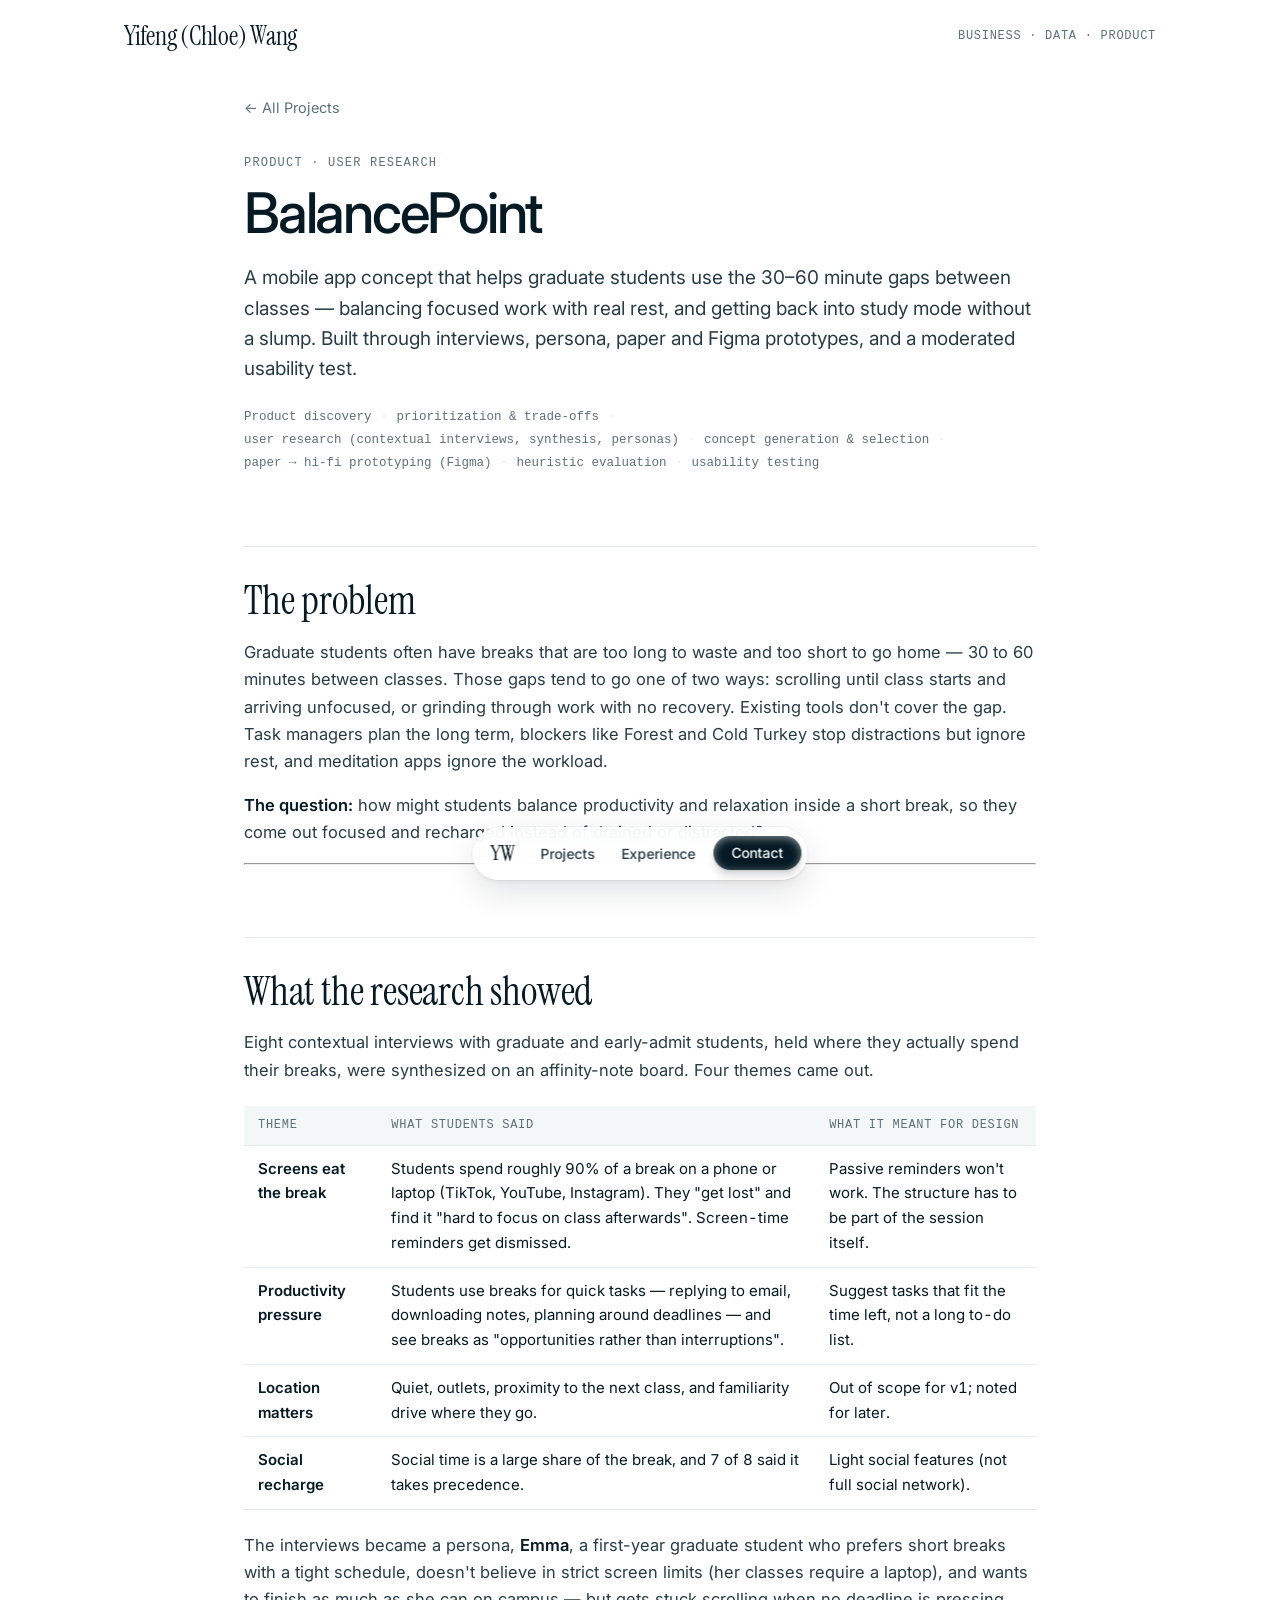
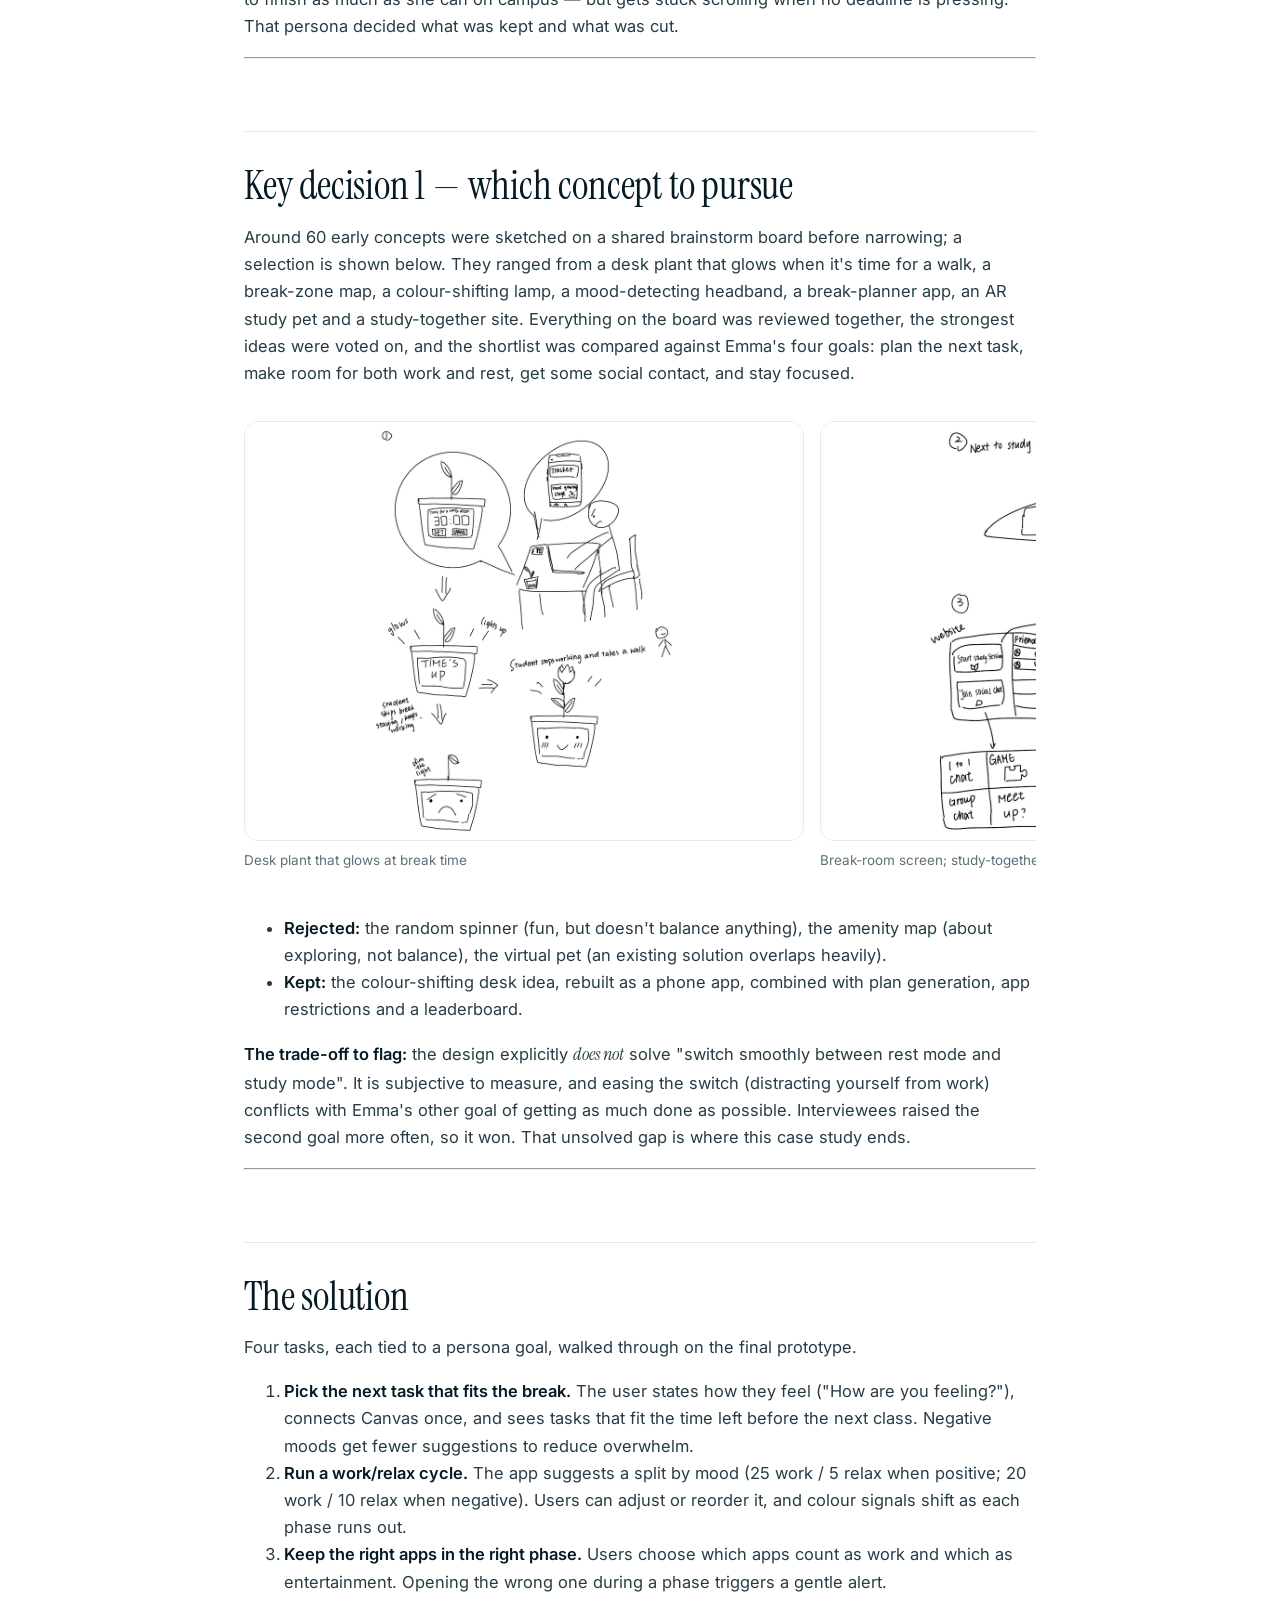
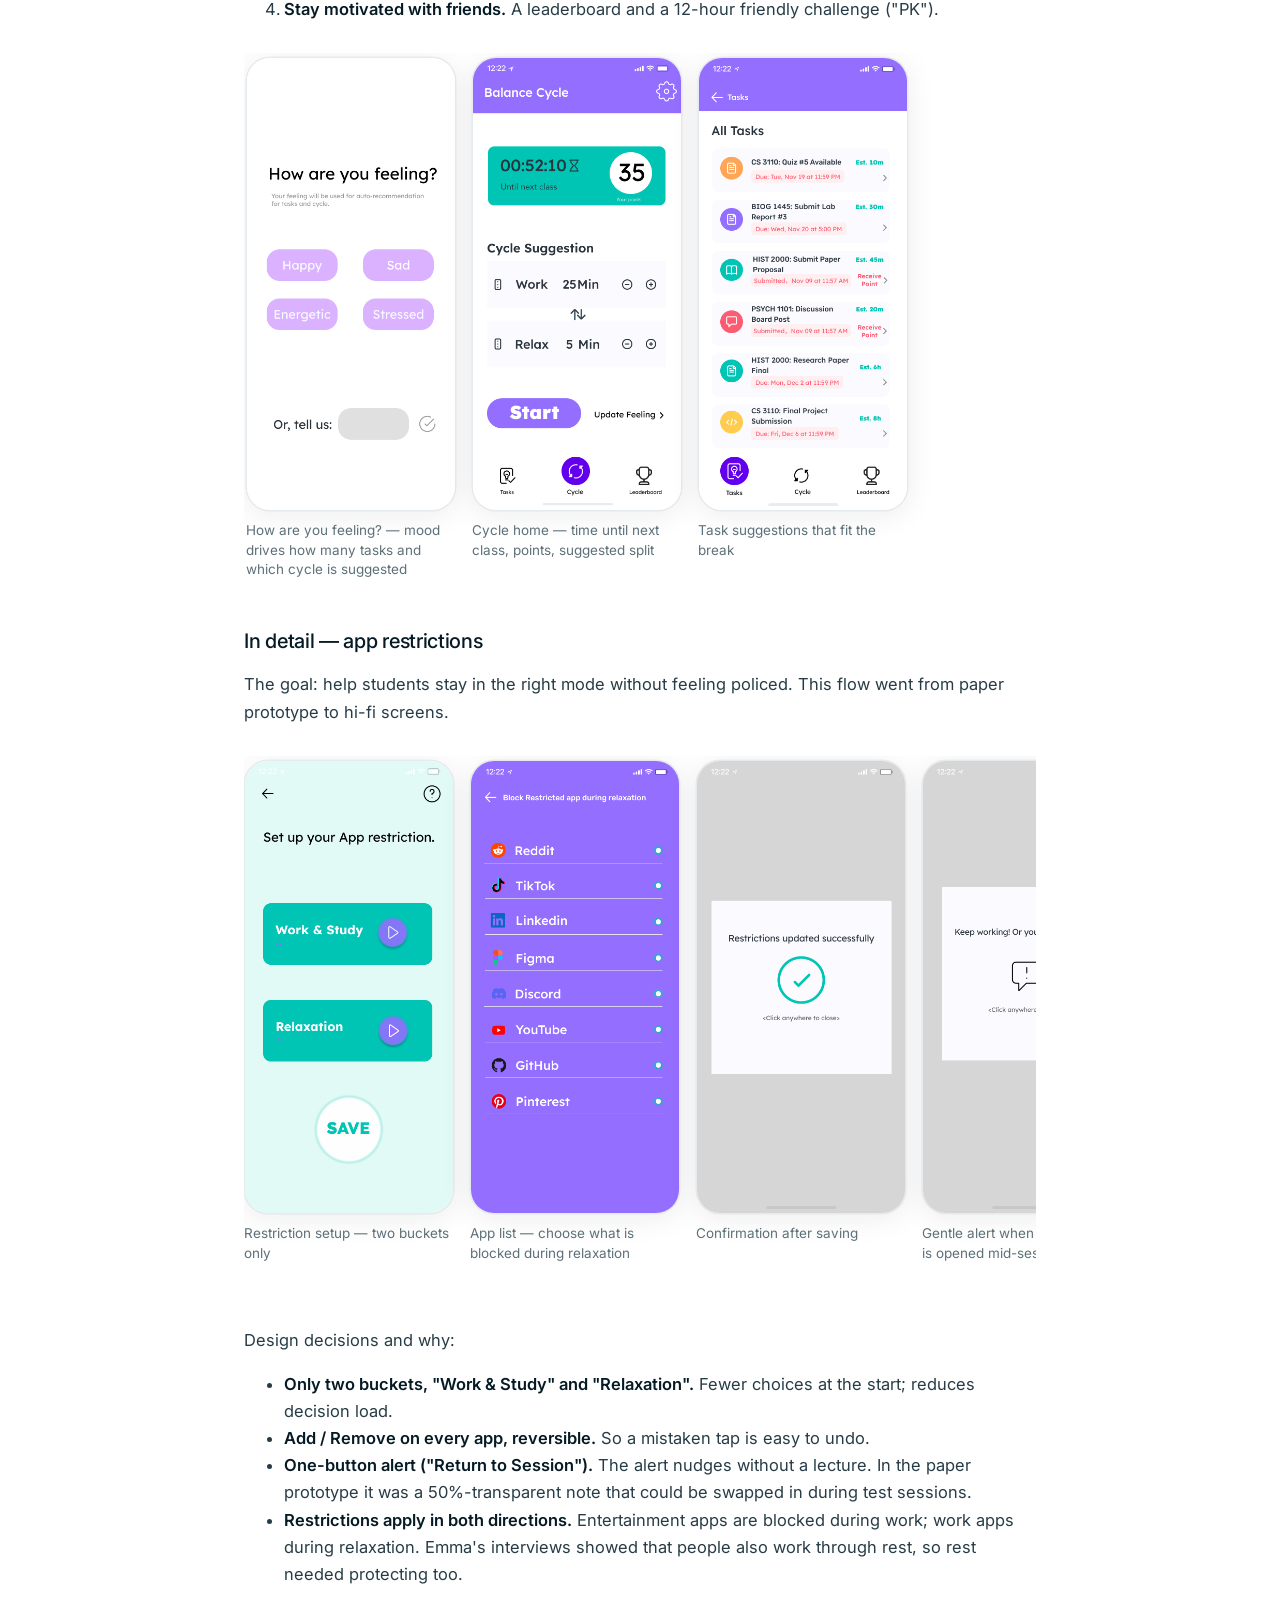
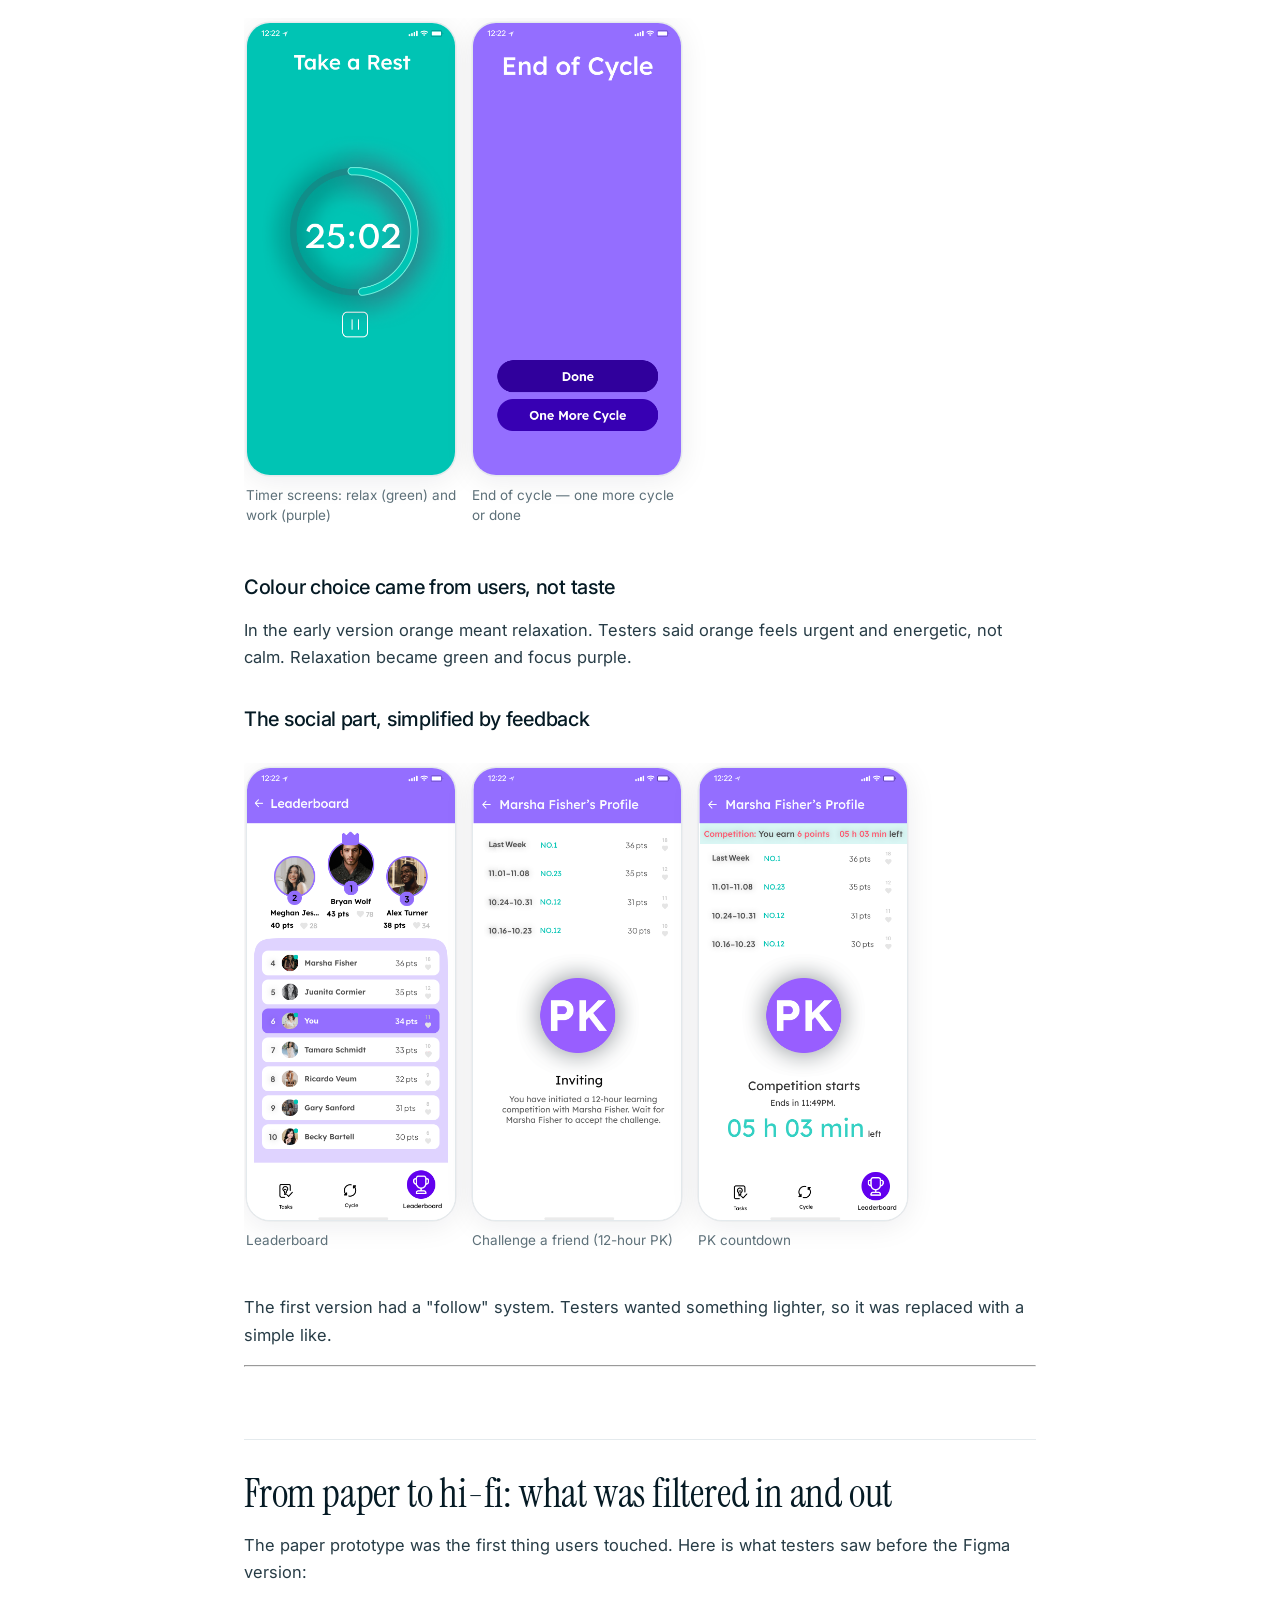
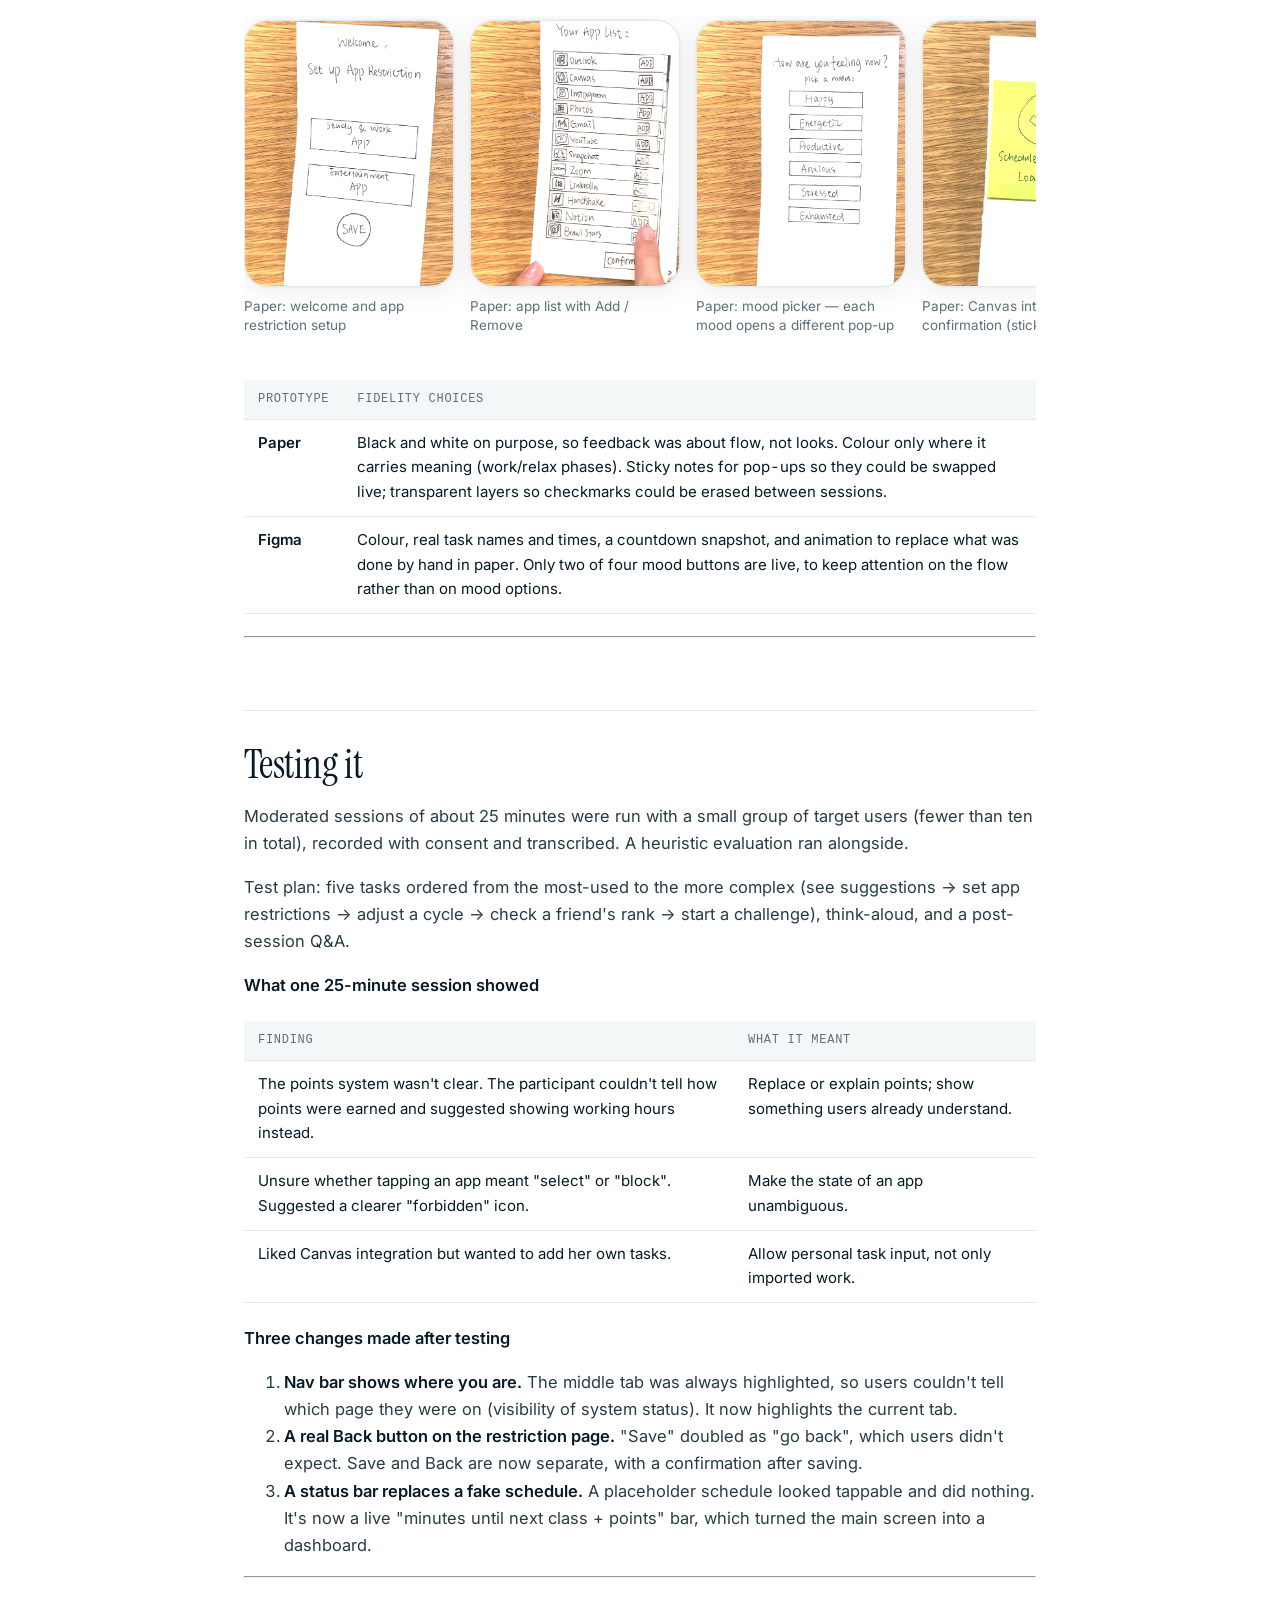
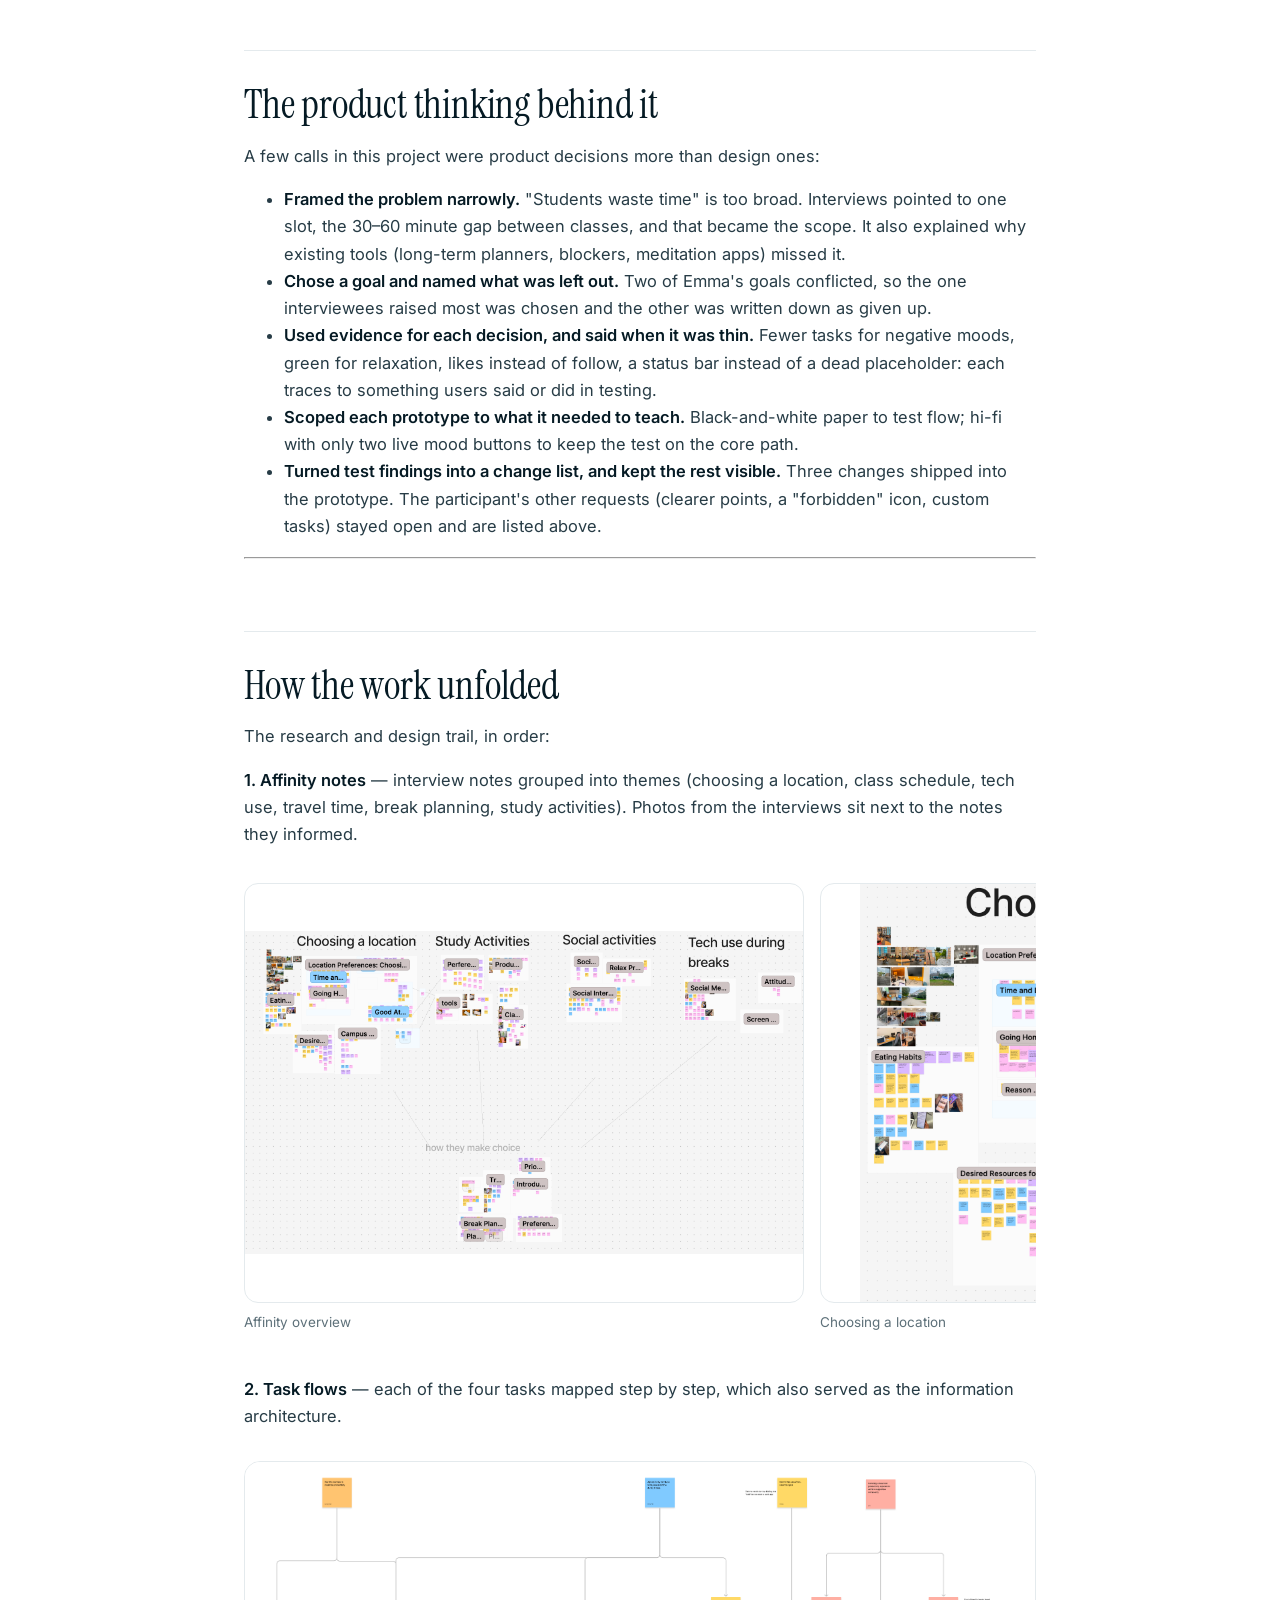
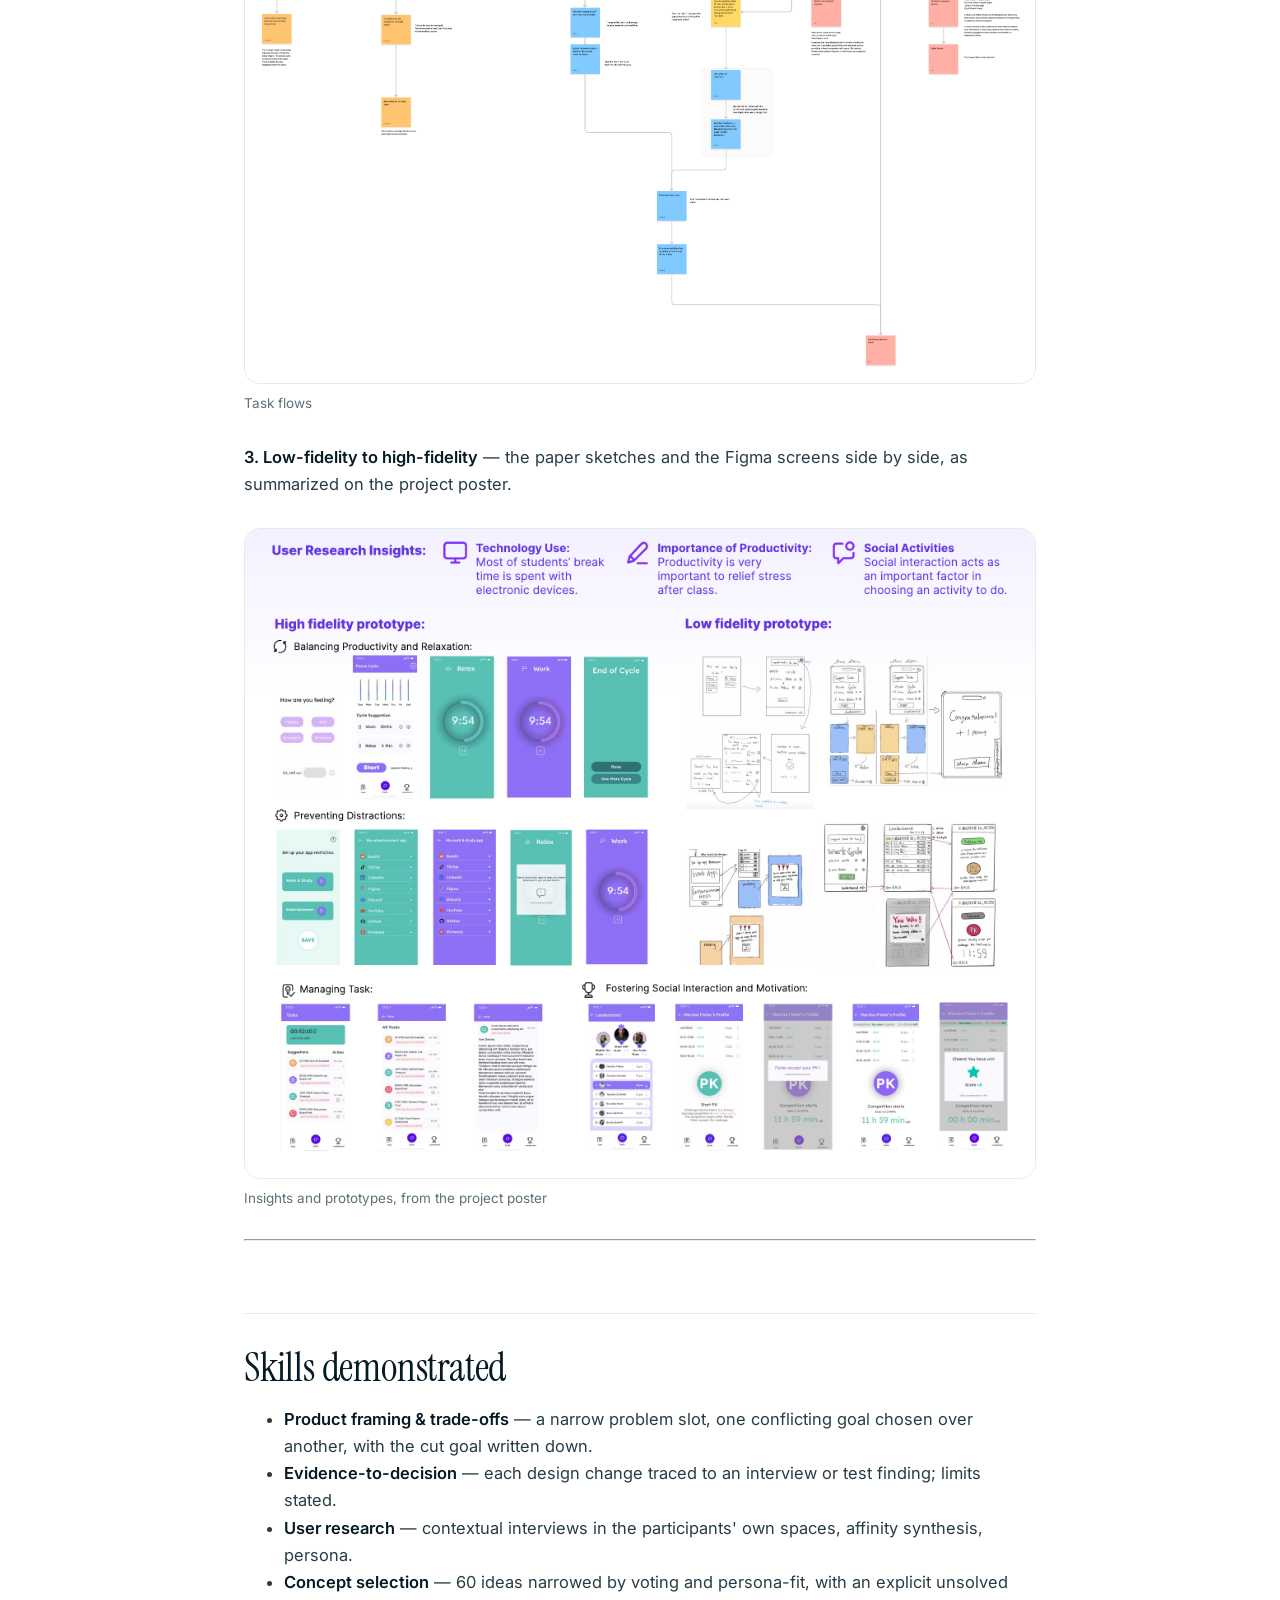
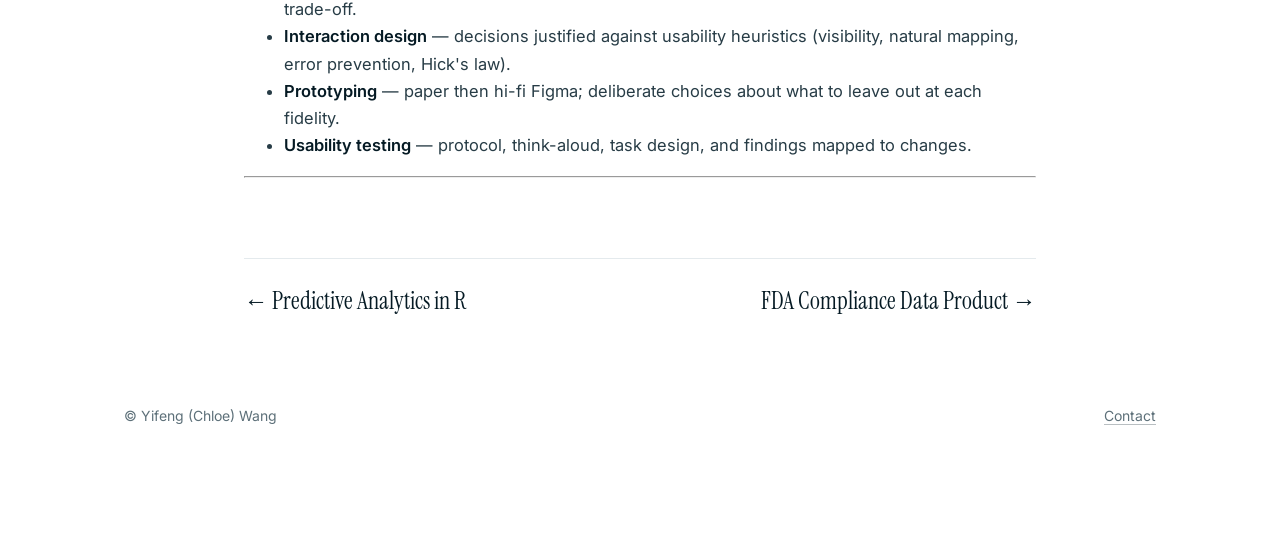
==== commit f64f7fef: "BalancePoint: remove concept-study disclaimer and 'Where it stops' paragraph Co-Authored-By: Claude " ====
--- a/projects/balancepoint.html
+++ b/projects/balancepoint.html
@@ -25,7 +25,7 @@
 <div class="prose">
 <h2>The problem</h2>
 <p>Graduate students often have breaks that are too long to waste and too short to go home — 30 to 60 minutes between classes. Those gaps tend to go one of two ways: scrolling until class starts and arriving unfocused, or grinding through work with no recovery. Existing tools don't cover the gap. Task managers plan the long term, blockers like Forest and Cold Turkey stop distractions but ignore rest, and meditation apps ignore the workload.</p>
-<p><strong>The question:</strong> how might students balance productivity and relaxation inside a short break, so they come out focused and recharged instead of drained or distracted? This is a concept study; nothing shipped and nothing here is a measured result.</p>
+<p><strong>The question:</strong> how might students balance productivity and relaxation inside a short break, so they come out focused and recharged instead of drained or distracted?</p>
 <hr />
 <h2>What the research showed</h2>
 <p>Eight contextual interviews with graduate and early-admit students, held where they actually spend their breaks, were synthesized on an affinity-note board. Four themes came out.</p>
@@ -161,7 +161,6 @@
 <li><strong>Scoped each prototype to what it needed to teach.</strong> Black-and-white paper to test flow; hi-fi with only two live mood buttons to keep the test on the core path.</li>
 <li><strong>Turned test findings into a change list, and kept the rest visible.</strong> Three changes shipped into the prototype. The participant's other requests (clearer points, a "forbidden" icon, custom tasks) stayed open and are listed above.</li>
 </ul>
-<p><strong>Where it stops.</strong> Everything here is from interviews and a small number of prototype tests. There are no usage or retention numbers, and the app was never built, so there is no way to say whether the cycle would hold up over weeks. The open question is the one deliberately left unsolved: helping students move back into study mode after rest.</p>
 <hr />
 <h2>How the work unfolded</h2>
 <p>The research and design trail, in order:</p>
